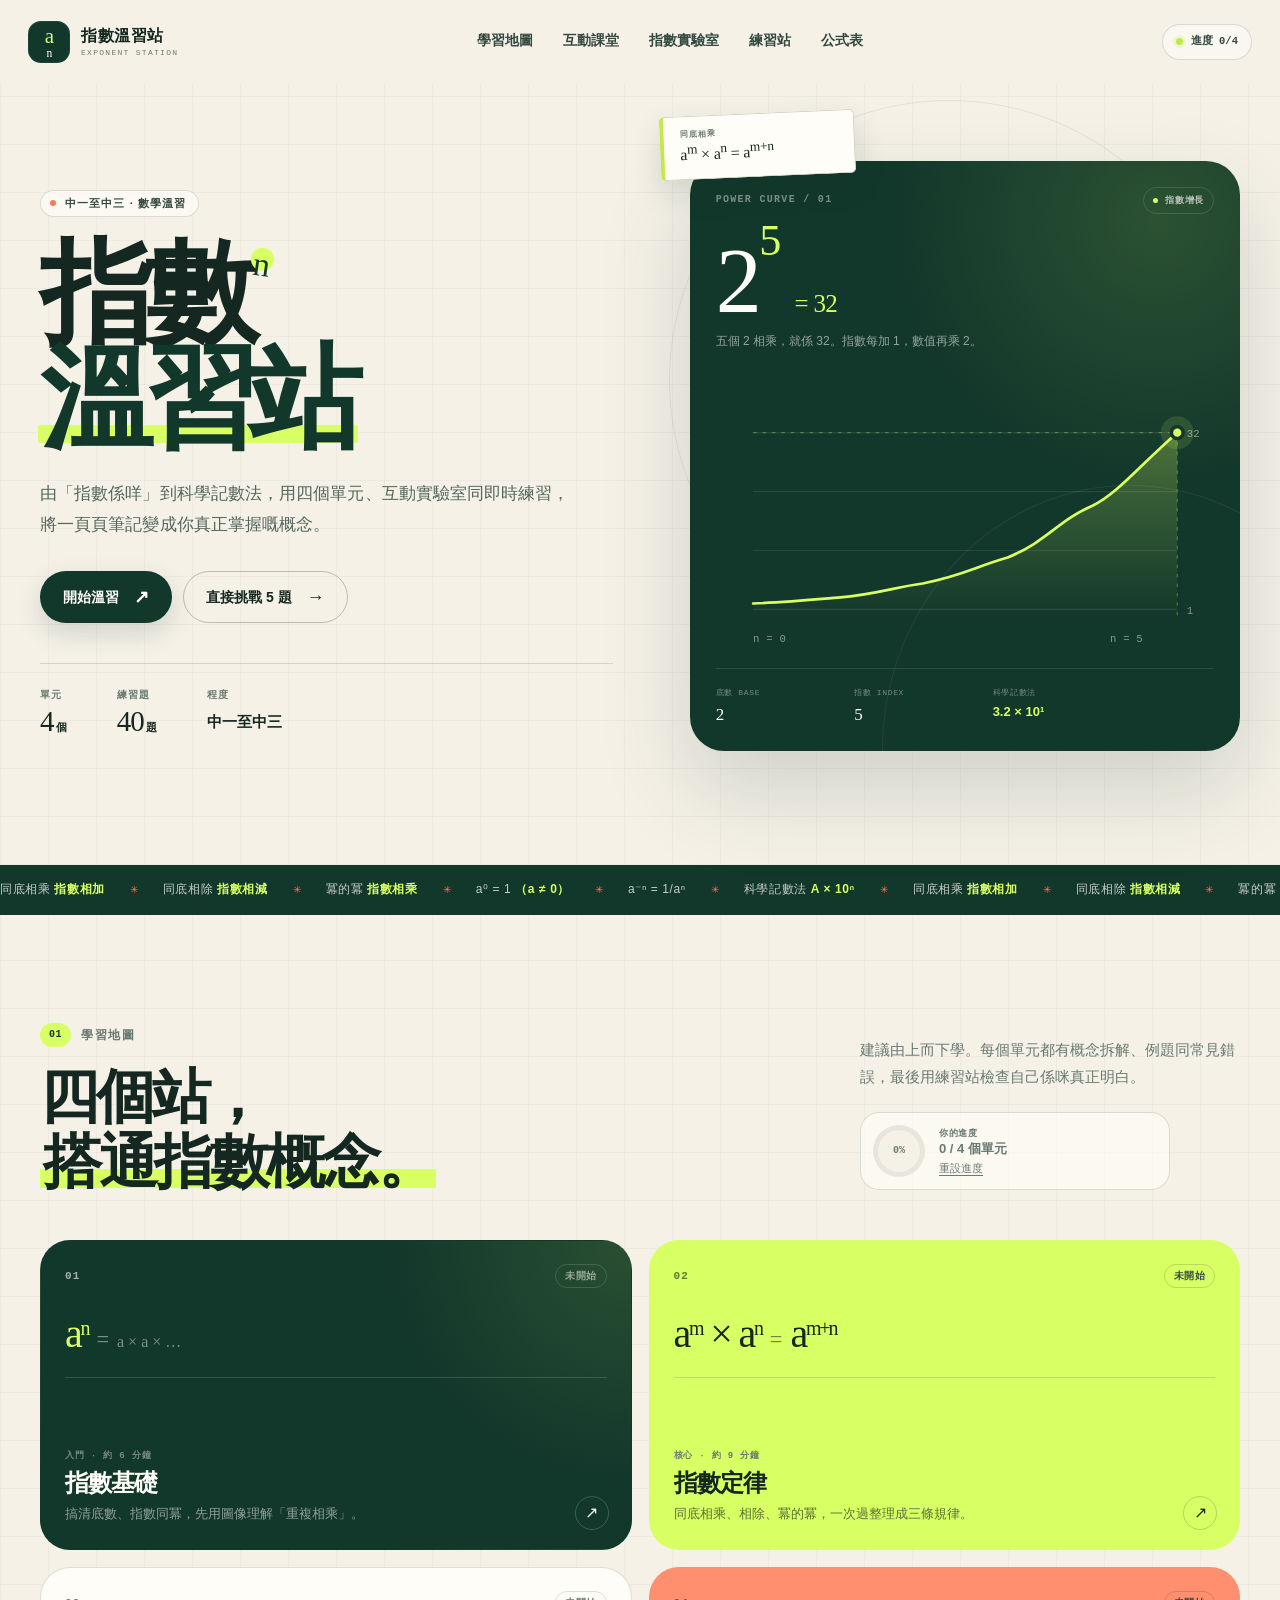
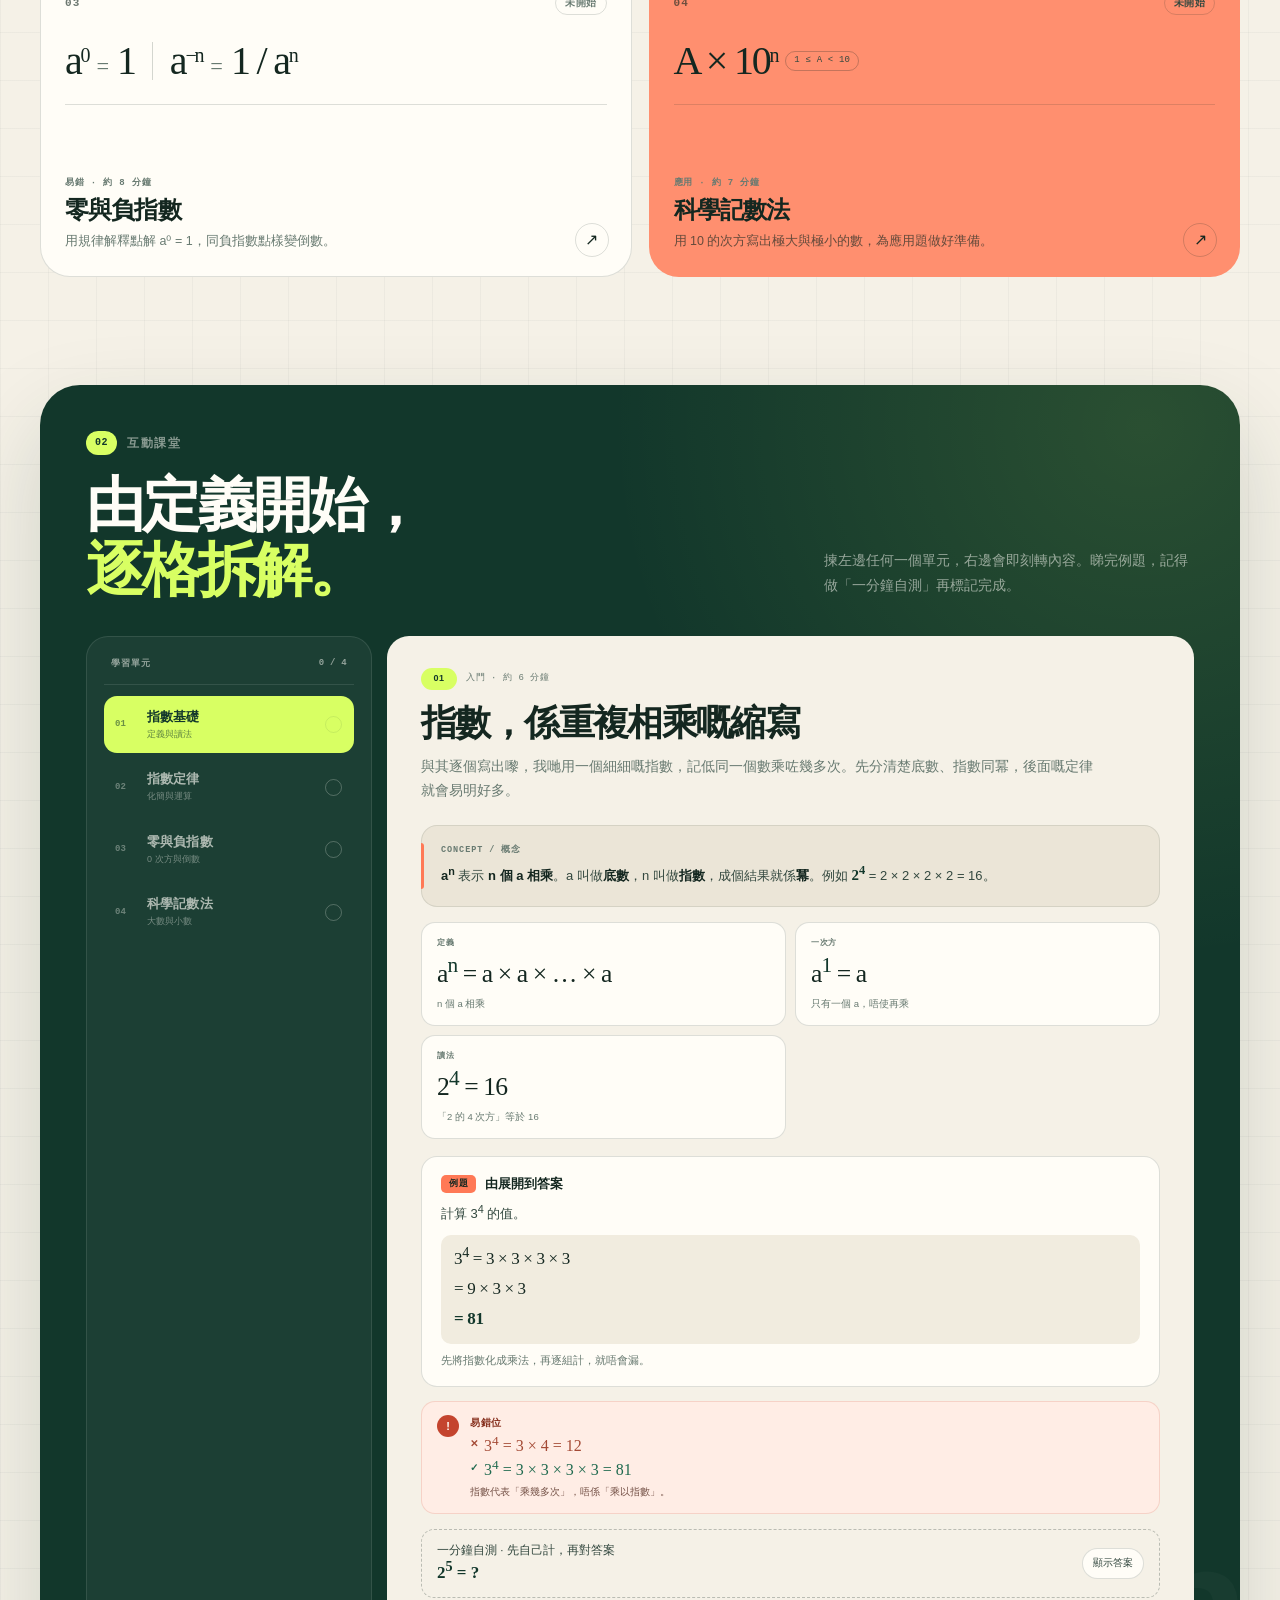
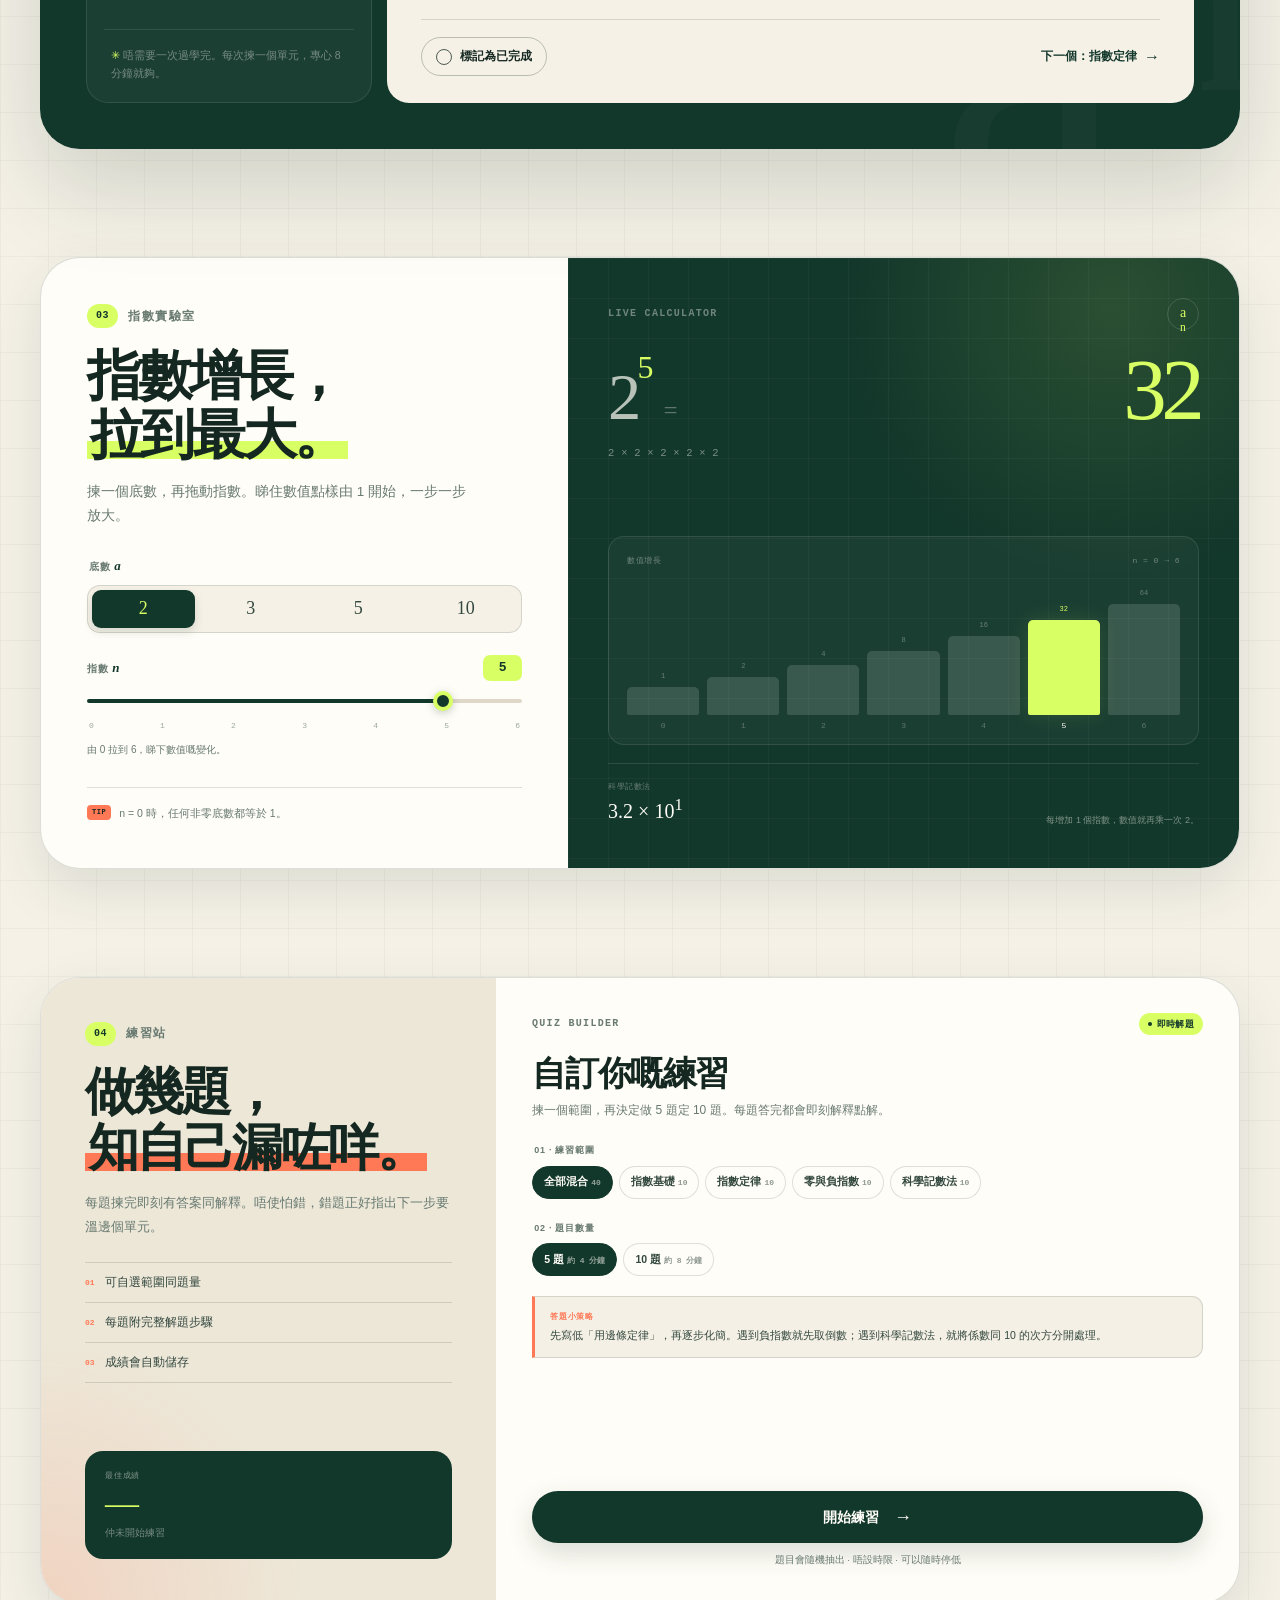
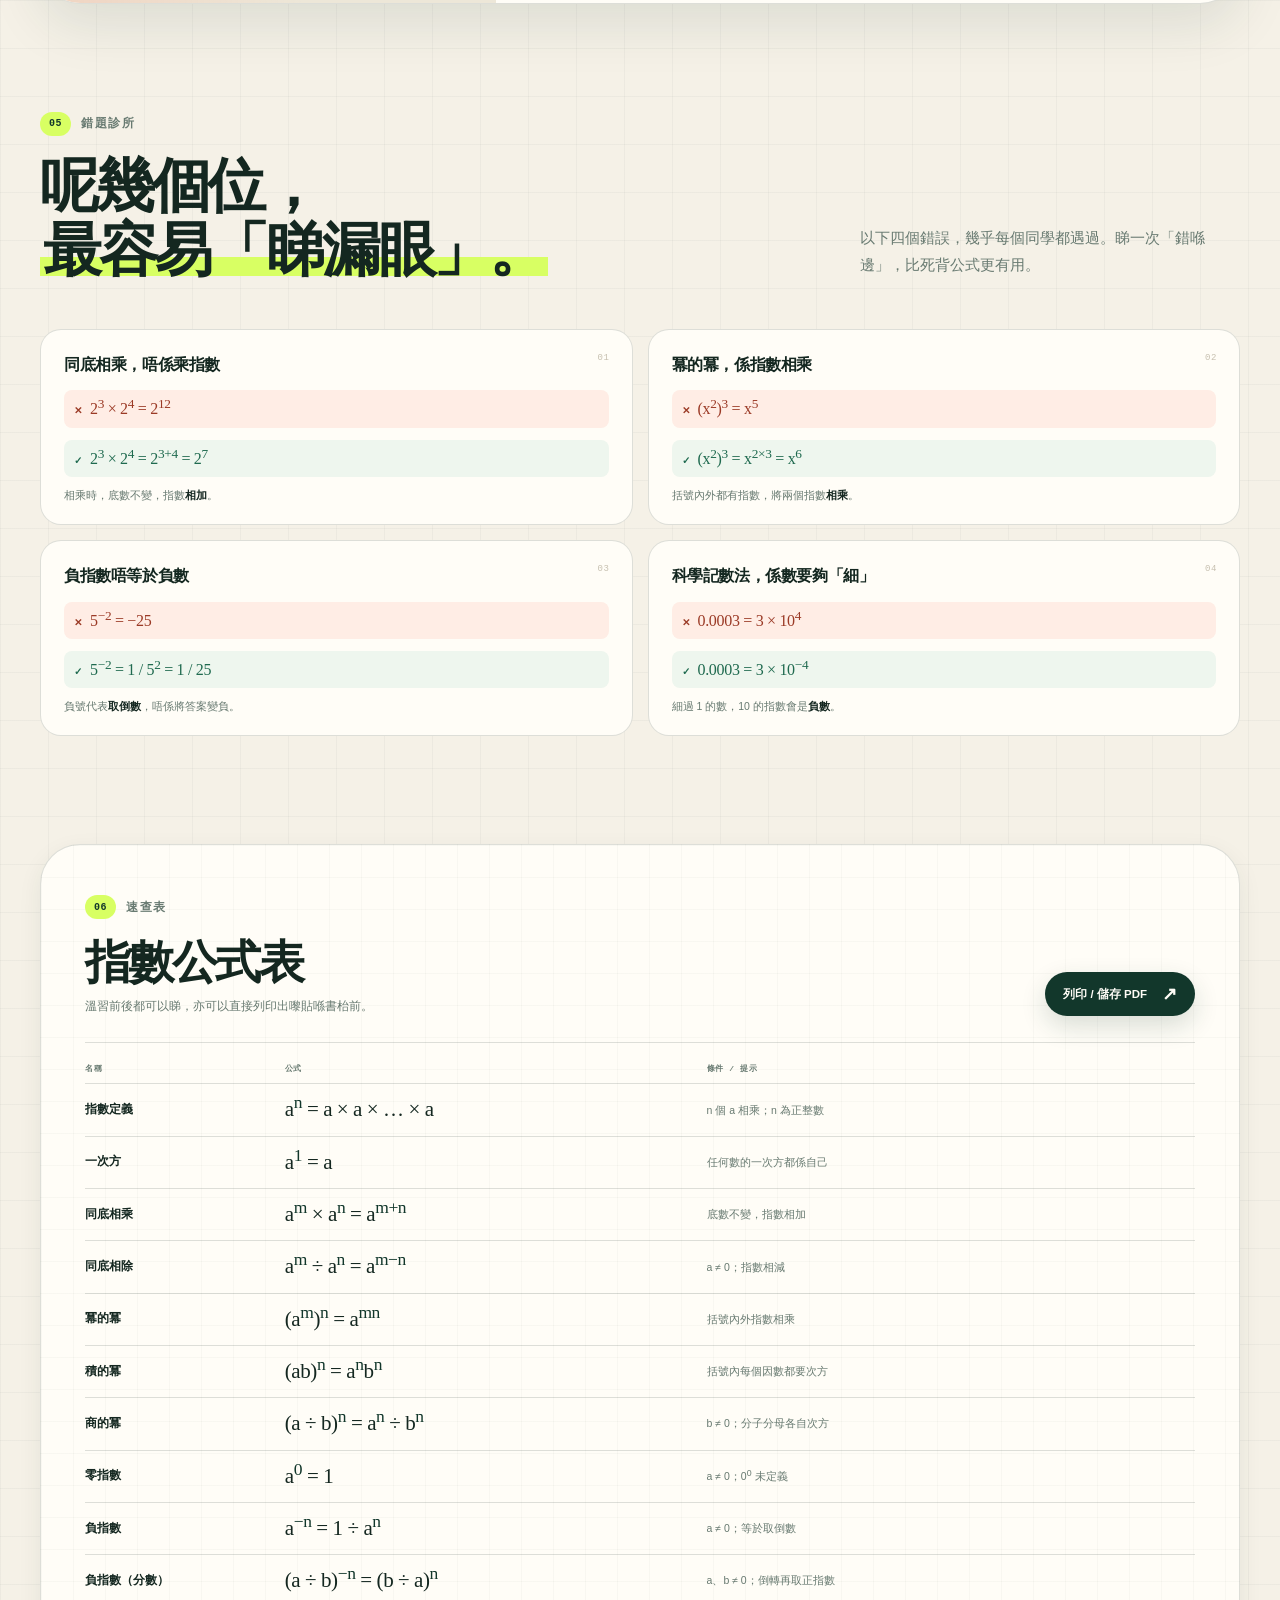
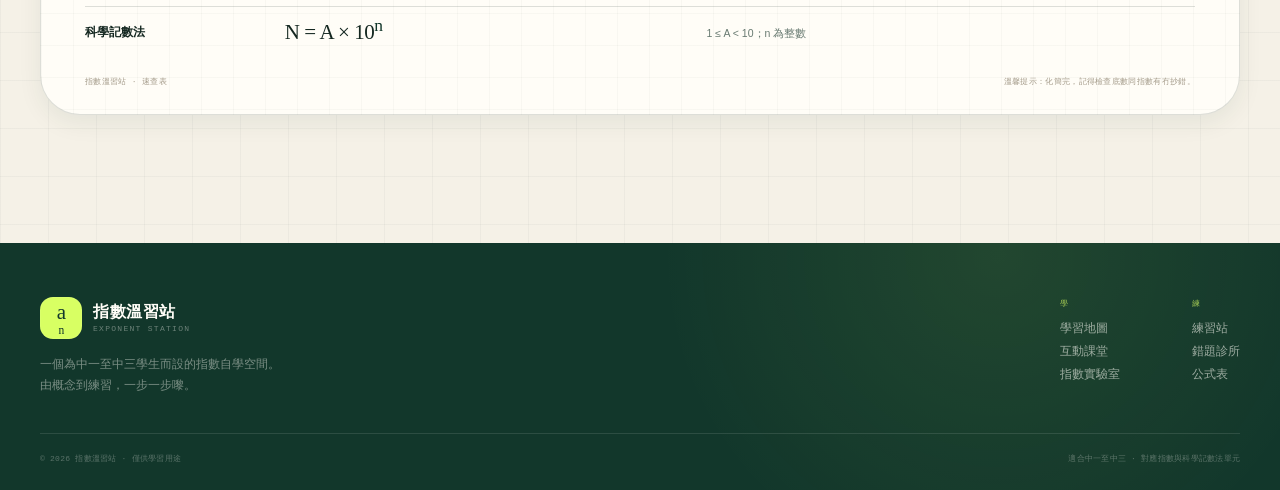
==== index.html @ 01ab290e "Add interactive indices revision site and Pages deployment" ====
<!DOCTYPE html>
<html lang="zh-Hant-HK">
<head>
  <meta charset="UTF-8">
  <meta name="viewport" content="width=device-width, initial-scale=1.0">
  <title>指數溫習站｜中學生數學 · 指數與科學記數法</title>
  <meta name="description" content="為中一至中三學生而設的指數溫習站。由指數定義、指數定律、零與負指數，到科學記數法，配合互動實驗室、即時練習與速查表，逐格拆解指數概念。">
  <meta name="theme-color" content="#12372b">
  <meta property="og:title" content="指數溫習站｜中學生數學">
  <meta property="og:description" content="四個單元、互動指數實驗室、40 題即時練習。將指數由「唔明」變成「我識」。">
  <meta property="og:type" content="website">
  <link rel="icon" href="data:image/svg+xml,%3Csvg xmlns='http://www.w3.org/2000/svg' viewBox='0 0 64 64'%3E%3Crect width='64' height='64' rx='16' fill='%2312372b'/%3E%3Ctext x='13' y='45' font-family='Georgia,serif' font-size='38' fill='%23d8ff63'%3E2%3C/text%3E%3Ctext x='37' y='29' font-family='Georgia,serif' font-size='24' fill='%23fffdf7'%3E5%3C/text%3E%3C/svg%3E">
  <link rel="stylesheet" href="styles.css">
  <script defer src="app.js"></script>
</head>
<body>
  <a class="skip-link" href="#main">跳至主要內容</a>

  <header class="site-header" id="siteHeader">
    <div class="header-inner">
      <a class="brand" href="#top" aria-label="指數溫習站主頁">
        <span class="brand-mark" aria-hidden="true">a<sup>n</sup></span>
        <span class="brand-text">指數溫習站<small>EXPONENT STATION</small></span>
      </a>

      <nav class="main-nav" id="mainNav" aria-label="主要導覽">
        <a class="nav-link" href="#map">學習地圖</a>
        <a class="nav-link" href="#lesson">互動課堂</a>
        <a class="nav-link" href="#lab">指數實驗室</a>
        <a class="nav-link" href="#practice">練習站</a>
        <a class="nav-link" href="#formulas">公式表</a>
      </nav>

      <div class="header-actions">
        <a class="progress-chip" href="#map" aria-label="查看學習進度">
          <span class="status-dot" aria-hidden="true"></span>
          <span id="headerProgress">進度 0/4</span>
        </a>
        <button class="nav-toggle" id="navToggle" type="button" aria-expanded="false" aria-controls="mainNav" aria-label="開啟選單">
          <span></span><span></span>
        </button>
      </div>
    </div>
  </header>

  <main id="main">
    <section class="hero" id="top">
      <div class="container hero-grid">
        <div class="hero-copy">
          <p class="eyebrow"><span class="eyebrow-dot" aria-hidden="true"></span>中一至中三 · 數學溫習</p>
          <h1>
            <span class="hero-line">指數<span class="hero-sup" aria-hidden="true">n</span></span>
            <span class="hero-line"><span class="marker">溫習站</span></span>
          </h1>
          <p class="hero-lead">由「指數係咩」到科學記數法，用四個單元、互動實驗室同即時練習，將一頁頁筆記變成你真正掌握嘅概念。</p>
          <div class="hero-actions">
            <a class="btn btn-dark" href="#map">開始溫習<span class="btn-arrow" aria-hidden="true">↗</span></a>
            <a class="btn btn-ghost" href="#practice">直接挑戰 5 題<span class="btn-arrow" aria-hidden="true">→</span></a>
          </div>
          <dl class="hero-stats">
            <div><dt>單元</dt><dd>4<small>個</small></dd></div>
            <div><dt>練習題</dt><dd>40<small>題</small></dd></div>
            <div><dt>程度</dt><dd class="stat-text">中一至中三</dd></div>
          </dl>
        </div>

        <div class="hero-visual">
          <div class="power-card">
            <div class="power-card-top">
              <span class="mono-label">POWER CURVE / 01</span>
              <span class="live-pill"><span aria-hidden="true"></span>指數增長</span>
            </div>
            <div class="power-readout">
              <span class="power-expression">2<sup>5</sup></span>
              <span class="power-equals">= 32</span>
            </div>
            <p class="power-caption">五個 2 相乘，就係 32。指數每加 1，數值再乘 2。</p>
            <div class="power-chart">
              <svg viewBox="0 0 440 248" role="img" aria-label="圖表顯示 2 的 n 次方由 1 快速增長至 32">
                <defs>
                  <linearGradient id="chartFill" x1="0" y1="0" x2="0" y2="1">
                    <stop offset="0%" stop-color="#d8ff63" stop-opacity=".28"/>
                    <stop offset="100%" stop-color="#d8ff63" stop-opacity="0"/>
                  </linearGradient>
                </defs>
                <g class="chart-grid">
                  <line x1="40" y1="60" x2="400" y2="60"/>
                  <line x1="40" y1="110" x2="400" y2="110"/>
                  <line x1="40" y1="160" x2="400" y2="160"/>
                  <line x1="40" y1="210" x2="400" y2="210"/>
                </g>
                <path class="chart-area" d="M40 205 C66 204 88 202 112 200 C147 197 160 191 184 188 C219 181 228 174 256 166 C290 152 298 135 328 122 C349 112 370 86 400 60 L400 220 L40 220 Z"/>
                <path class="chart-line" d="M40 205 C66 204 88 202 112 200 C147 197 160 191 184 188 C219 181 228 174 256 166 C290 152 298 135 328 122 C349 112 370 86 400 60"/>
                <line class="chart-guide" x1="400" y1="60" x2="400" y2="220"/>
                <line class="chart-guide" x1="40" y1="60" x2="400" y2="60"/>
                <circle class="chart-point-halo" cx="400" cy="60" r="14"/>
                <circle class="chart-point" cx="400" cy="60" r="5"/>
                <g class="chart-labels">
                  <text x="40" y="238">n = 0</text>
                  <text x="343" y="238">n = 5</text>
                  <text x="408" y="64">32</text>
                  <text x="408" y="214">1</text>
                </g>
              </svg>
            </div>
            <div class="power-card-footer">
              <div><span>底數 BASE</span><strong>2</strong></div>
              <div><span>指數 INDEX</span><strong>5</strong></div>
              <div><span>科學記數法</span><strong>3.2 × 10¹</strong></div>
            </div>
          </div>
          <div class="floating-formula" aria-hidden="true">
            <span>同底相乘</span>
            a<sup>m</sup> × a<sup>n</sup> = a<sup>m+n</sup>
          </div>
        </div>
      </div>
    </section>

    <div class="ticker" aria-hidden="true">
      <div class="ticker-track">
        <span>同底相乘 <b>指數相加</b></span><i>✳</i>
        <span>同底相除 <b>指數相減</b></span><i>✳</i>
        <span>冪的冪 <b>指數相乘</b></span><i>✳</i>
        <span>a⁰ = 1 <b>（a ≠ 0）</b></span><i>✳</i>
        <span>a⁻ⁿ = 1/aⁿ</span><i>✳</i>
        <span>科學記數法 <b>A × 10ⁿ</b></span><i>✳</i>
        <span>同底相乘 <b>指數相加</b></span><i>✳</i>
        <span>同底相除 <b>指數相減</b></span><i>✳</i>
        <span>冪的冪 <b>指數相乘</b></span><i>✳</i>
        <span>a⁰ = 1 <b>（a ≠ 0）</b></span><i>✳</i>
        <span>a⁻ⁿ = 1/aⁿ</span><i>✳</i>
        <span>科學記數法 <b>A × 10ⁿ</b></span><i>✳</i>
      </div>
    </div>

    <section class="section map-section" id="map">
      <div class="container">
        <div class="section-heading">
          <div class="heading-main">
            <p class="kicker"><span>01</span>學習地圖</p>
            <h2>四個站，<br><em>搭通指數概念。</em></h2>
          </div>
          <div class="heading-side">
            <p>建議由上而下學。每個單元都有概念拆解、例題同常見錯誤，最後用練習站檢查自己係咪真正明白。</p>
            <div class="progress-widget">
              <div class="progress-ring" id="progressRing" style="--progress: 0" role="img" aria-label="整體學習進度 0%">
                <span id="progressPercent">0%</span>
              </div>
              <div class="progress-copy">
                <span>你的進度</span>
                <strong id="progressLabel">0 / 4 個單元</strong>
                <button class="text-button" type="button" data-reset-progress>重設進度</button>
              </div>
            </div>
          </div>
        </div>

        <div class="map-grid">
          <a class="map-card map-card-dark" href="#lesson" data-unit="basics" aria-label="前往單元一：指數基礎">
            <div class="map-card-top">
              <span class="map-num">01</span>
              <span class="map-status" data-status="basics">未開始</span>
            </div>
            <div class="map-art" aria-hidden="true"><span class="art-formula">a<sup>n</sup></span><span class="art-eq">=</span><span class="art-small">a × a × …</span></div>
            <div class="map-card-body">
              <p>入門 · 約 6 分鐘</p>
              <h3>指數基礎</h3>
              <span class="map-desc">搞清底數、指數同冪，先用圖像理解「重複相乘」。</span>
            </div>
            <span class="map-arrow" aria-hidden="true">↗</span>
          </a>

          <a class="map-card map-card-lime" href="#lesson" data-unit="laws" aria-label="前往單元二：指數定律">
            <div class="map-card-top">
              <span class="map-num">02</span>
              <span class="map-status" data-status="laws">未開始</span>
            </div>
            <div class="map-art" aria-hidden="true"><span class="art-formula">a<sup>m</sup> × a<sup>n</sup></span><span class="art-eq">=</span><span class="art-formula">a<sup>m+n</sup></span></div>
            <div class="map-card-body">
              <p>核心 · 約 9 分鐘</p>
              <h3>指數定律</h3>
              <span class="map-desc">同底相乘、相除、冪的冪，一次過整理成三條規律。</span>
            </div>
            <span class="map-arrow" aria-hidden="true">↗</span>
          </a>

          <a class="map-card map-card-paper" href="#lesson" data-unit="negative" aria-label="前往單元三：零與負指數">
            <div class="map-card-top">
              <span class="map-num">03</span>
              <span class="map-status" data-status="negative">未開始</span>
            </div>
            <div class="map-art" aria-hidden="true"><span class="art-formula">a<sup>0</sup></span><span class="art-eq">=</span><span class="art-formula">1</span><span class="art-divider"></span><span class="art-formula">a<sup>−n</sup></span><span class="art-eq">=</span><span class="art-formula">1 / a<sup>n</sup></span></div>
            <div class="map-card-body">
              <p>易錯 · 約 8 分鐘</p>
              <h3>零與負指數</h3>
              <span class="map-desc">用規律解釋點解 a⁰ = 1，同負指數點樣變倒數。</span>
            </div>
            <span class="map-arrow" aria-hidden="true">↗</span>
          </a>

          <a class="map-card map-card-orange" href="#lesson" data-unit="notation" aria-label="前往單元四：科學記數法">
            <div class="map-card-top">
              <span class="map-num">04</span>
              <span class="map-status" data-status="notation">未開始</span>
            </div>
            <div class="map-art" aria-hidden="true"><span class="art-formula">A × 10<sup>n</sup></span><span class="art-condition">1 ≤ A &lt; 10</span></div>
            <div class="map-card-body">
              <p>應用 · 約 7 分鐘</p>
              <h3>科學記數法</h3>
              <span class="map-desc">用 10 的次方寫出極大與極小的數，為應用題做好準備。</span>
            </div>
            <span class="map-arrow" aria-hidden="true">↗</span>
          </a>
        </div>
      </div>
    </section>

    <section class="section lesson-section" id="lesson">
      <div class="container">
        <div class="lesson-wrap">
          <div class="lesson-heading">
            <div>
              <p class="kicker kicker-light"><span>02</span>互動課堂</p>
              <h2>由定義開始，<br><em>逐格拆解。</em></h2>
            </div>
            <p class="lesson-intro">揀左邊任何一個單元，右邊會即刻轉內容。睇完例題，記得做「一分鐘自測」再標記完成。</p>
          </div>

          <div class="lesson-shell">
            <aside class="lesson-sidebar">
              <div class="sidebar-top">
                <span>學習單元</span>
                <span id="lessonCounter">0 / 4</span>
              </div>
              <div class="lesson-tabs" id="lessonTabs" role="tablist" aria-label="指數學習單元" aria-orientation="vertical"></div>
              <p class="sidebar-note"><span aria-hidden="true">✳</span> 唔需要一次過學完。每次揀一個單元，專心 8 分鐘就夠。</p>
            </aside>
            <article class="lesson-panel" id="lessonPanel" role="tabpanel" aria-live="polite" tabindex="0"></article>
          </div>
        </div>
      </div>
    </section>

    <section class="section lab-section" id="lab">
      <div class="container">
        <div class="lab-shell">
          <div class="lab-copy">
            <p class="kicker"><span>03</span>指數實驗室</p>
            <h2>指數增長，<br><em>拉到最大。</em></h2>
            <p class="lab-lead">揀一個底數，再拖動指數。睇住數值點樣由 1 開始，一步一步放大。</p>

            <div class="lab-controls">
              <fieldset class="base-picker">
                <legend>底數 <span>a</span></legend>
                <div class="base-buttons" id="baseButtons">
                  <button type="button" data-base="2" aria-pressed="true">2</button>
                  <button type="button" data-base="3" aria-pressed="false">3</button>
                  <button type="button" data-base="5" aria-pressed="false">5</button>
                  <button type="button" data-base="10" aria-pressed="false">10</button>
                </div>
              </fieldset>

              <div class="range-control">
                <div class="range-label">
                  <label for="exponentRange">指數 <span>n</span></label>
                  <output for="exponentRange" id="rangeOutput">5</output>
                </div>
                <input type="range" id="exponentRange" min="0" max="6" step="1" value="5" aria-describedby="rangeHint">
                <div class="range-ticks" aria-hidden="true"><span>0</span><span>1</span><span>2</span><span>3</span><span>4</span><span>5</span><span>6</span></div>
                <p class="range-hint" id="rangeHint">由 0 拉到 6，睇下數值嘅變化。</p>
              </div>
            </div>
            <p class="lab-tip"><span aria-hidden="true">TIP</span> n = 0 時，任何非零底數都等於 1。</p>
          </div>

          <div class="lab-stage" aria-live="polite">
            <div class="lab-stage-top">
              <span class="mono-label">LIVE CALCULATOR</span>
              <span class="lab-equation-label">a<sup>n</sup></span>
            </div>
            <div class="lab-value-row">
              <span class="lab-expression" id="labExpression">2<sup>5</sup></span>
              <span class="lab-equals">=</span>
              <strong class="lab-value" id="labValue">32</strong>
            </div>
            <p class="lab-expansion" id="labExpansion">2 × 2 × 2 × 2 × 2</p>

            <div class="lab-chart">
              <div class="lab-chart-head">
                <span>數值增長</span>
                <span>n = 0 → 6</span>
              </div>
              <div class="lab-bars" id="labBars"></div>
            </div>

            <div class="lab-footer">
              <div>
                <span>科學記數法</span>
                <strong id="labSci">3.2 × 10¹</strong>
              </div>
              <p id="labNote">每增加 1 個指數，數值就再乘一次 2。</p>
            </div>
          </div>
        </div>
      </div>
    </section>

    <section class="section practice-section" id="practice">
      <div class="container">
        <div class="quiz-shell">
          <aside class="quiz-aside">
            <p class="kicker"><span>04</span>練習站</p>
            <h2>做幾題，<br><em>知自己漏咗咩。</em></h2>
            <p class="quiz-lead">每題揀完即刻有答案同解釋。唔使怕錯，錯題正好指出下一步要溫邊個單元。</p>
            <ul class="quiz-points">
              <li><span aria-hidden="true">01</span>可自選範圍同題量</li>
              <li><span aria-hidden="true">02</span>每題附完整解題步驟</li>
              <li><span aria-hidden="true">03</span>成績會自動儲存</li>
            </ul>
            <div class="best-score-card">
              <span>最佳成績</span>
              <strong id="bestScore">—</strong>
              <small id="attemptsLabel">仲未開始練習</small>
            </div>
          </aside>

          <div class="quiz-main">
            <div class="quiz-stage" id="quizStage" aria-live="polite"></div>
          </div>
        </div>
      </div>
    </section>

    <section class="section mistakes-section" id="mistakes">
      <div class="container">
        <div class="section-heading">
          <div class="heading-main">
            <p class="kicker"><span>05</span>錯題診所</p>
            <h2>呢幾個位，<br><em>最容易「睇漏眼」。</em></h2>
          </div>
          <div class="heading-side">
            <p>以下四個錯誤，幾乎每個同學都遇過。睇一次「錯喺邊」，比死背公式更有用。</p>
          </div>
        </div>

        <div class="mistake-grid">
          <article class="mistake-card">
            <span class="mistake-index">01</span>
            <h3>同底相乘，唔係乘指數</h3>
            <div class="wrong-line"><span>✕</span><p>2<sup>3</sup> × 2<sup>4</sup> = 2<sup>12</sup></p></div>
            <div class="right-line"><span>✓</span><p>2<sup>3</sup> × 2<sup>4</sup> = 2<sup>3+4</sup> = 2<sup>7</sup></p></div>
            <p class="mistake-note">相乘時，底數不變，指數<b>相加</b>。</p>
          </article>

          <article class="mistake-card">
            <span class="mistake-index">02</span>
            <h3>冪的冪，係指數相乘</h3>
            <div class="wrong-line"><span>✕</span><p>(x<sup>2</sup>)<sup>3</sup> = x<sup>5</sup></p></div>
            <div class="right-line"><span>✓</span><p>(x<sup>2</sup>)<sup>3</sup> = x<sup>2×3</sup> = x<sup>6</sup></p></div>
            <p class="mistake-note">括號內外都有指數，將兩個指數<b>相乘</b>。</p>
          </article>

          <article class="mistake-card">
            <span class="mistake-index">03</span>
            <h3>負指數唔等於負數</h3>
            <div class="wrong-line"><span>✕</span><p>5<sup>−2</sup> = −25</p></div>
            <div class="right-line"><span>✓</span><p>5<sup>−2</sup> = 1 / 5<sup>2</sup> = 1 / 25</p></div>
            <p class="mistake-note">負號代表<b>取倒數</b>，唔係將答案變負。</p>
          </article>

          <article class="mistake-card">
            <span class="mistake-index">04</span>
            <h3>科學記數法，係數要夠「細」</h3>
            <div class="wrong-line"><span>✕</span><p>0.0003 = 3 × 10<sup>4</sup></p></div>
            <div class="right-line"><span>✓</span><p>0.0003 = 3 × 10<sup>−4</sup></p></div>
            <p class="mistake-note">細過 1 的數，10 的指數會是<b>負數</b>。</p>
          </article>
        </div>
      </div>
    </section>

    <section class="section formula-section" id="formulas">
      <div class="container">
        <div class="formula-sheet" id="formulaSheet">
          <div class="formula-head">
            <div>
              <p class="kicker"><span>06</span>速查表</p>
              <h2>指數公式表</h2>
              <p>溫習前後都可以睇，亦可以直接列印出嚟貼喺書枱前。</p>
            </div>
            <button class="btn btn-dark print-button" type="button" data-print>列印 / 儲存 PDF<span class="btn-arrow" aria-hidden="true">↗</span></button>
          </div>

          <div class="formula-table-wrap">
            <table class="formula-table">
              <caption class="visually-hidden">指數定律及科學記數法公式速查表</caption>
              <thead>
                <tr>
                  <th scope="col">名稱</th>
                  <th scope="col">公式</th>
                  <th scope="col">條件 / 提示</th>
                </tr>
              </thead>
              <tbody>
                <tr>
                  <th scope="row">指數定義</th>
                  <td><span class="formula">a<sup>n</sup> = a × a × … × a</span></td>
                  <td>n 個 a 相乘；n 為正整數</td>
                </tr>
                <tr>
                  <th scope="row">一次方</th>
                  <td><span class="formula">a<sup>1</sup> = a</span></td>
                  <td>任何數的一次方都係自己</td>
                </tr>
                <tr>
                  <th scope="row">同底相乘</th>
                  <td><span class="formula">a<sup>m</sup> × a<sup>n</sup> = a<sup>m+n</sup></span></td>
                  <td>底數不變，指數相加</td>
                </tr>
                <tr>
                  <th scope="row">同底相除</th>
                  <td><span class="formula">a<sup>m</sup> ÷ a<sup>n</sup> = a<sup>m−n</sup></span></td>
                  <td>a ≠ 0；指數相減</td>
                </tr>
                <tr>
                  <th scope="row">冪的冪</th>
                  <td><span class="formula">(a<sup>m</sup>)<sup>n</sup> = a<sup>mn</sup></span></td>
                  <td>括號內外指數相乘</td>
                </tr>
                <tr>
                  <th scope="row">積的冪</th>
                  <td><span class="formula">(ab)<sup>n</sup> = a<sup>n</sup>b<sup>n</sup></span></td>
                  <td>括號內每個因數都要次方</td>
                </tr>
                <tr>
                  <th scope="row">商的冪</th>
                  <td><span class="formula">(a ÷ b)<sup>n</sup> = a<sup>n</sup> ÷ b<sup>n</sup></span></td>
                  <td>b ≠ 0；分子分母各自次方</td>
                </tr>
                <tr>
                  <th scope="row">零指數</th>
                  <td><span class="formula">a<sup>0</sup> = 1</span></td>
                  <td>a ≠ 0；0<sup>0</sup> 未定義</td>
                </tr>
                <tr>
                  <th scope="row">負指數</th>
                  <td><span class="formula">a<sup>−n</sup> = 1 ÷ a<sup>n</sup></span></td>
                  <td>a ≠ 0；等於取倒數</td>
                </tr>
                <tr>
                  <th scope="row">負指數（分數）</th>
                  <td><span class="formula">(a ÷ b)<sup>−n</sup> = (b ÷ a)<sup>n</sup></span></td>
                  <td>a、b ≠ 0；倒轉再取正指數</td>
                </tr>
                <tr>
                  <th scope="row">科學記數法</th>
                  <td><span class="formula">N = A × 10<sup>n</sup></span></td>
                  <td>1 ≤ A &lt; 10；n 為整數</td>
                </tr>
              </tbody>
            </table>
          </div>
          <div class="formula-foot">
            <span>指數溫習站 · 速查表</span>
            <span>溫馨提示：化簡完，記得檢查底數同指數有冇抄錯。</span>
          </div>
        </div>
      </div>
    </section>
  </main>

  <footer class="site-footer">
    <div class="container">
      <div class="footer-top">
        <div class="footer-brand">
          <a class="brand brand-footer" href="#top">
            <span class="brand-mark" aria-hidden="true">a<sup>n</sup></span>
            <span class="brand-text">指數溫習站<small>EXPONENT STATION</small></span>
          </a>
          <p>一個為中一至中三學生而設的指數自學空間。<br>由概念到練習，一步一步嚟。</p>
        </div>
        <div class="footer-nav">
          <div>
            <span>學</span>
            <a href="#map">學習地圖</a>
            <a href="#lesson">互動課堂</a>
            <a href="#lab">指數實驗室</a>
          </div>
          <div>
            <span>練</span>
            <a href="#practice">練習站</a>
            <a href="#mistakes">錯題診所</a>
            <a href="#formulas">公式表</a>
          </div>
        </div>
      </div>
      <div class="footer-bottom">
        <span>© 2026 指數溫習站 · 僅供學習用途</span>
        <span>適合中一至中三 · 對應指數與科學記數法單元</span>
      </div>
    </div>
  </footer>

  <div class="toast" id="toast" role="status" aria-live="polite"></div>
</body>
</html>
---- styles.css ----
/* ==========================================================================
   指數溫習站 — Visual system
   ========================================================================== */

:root {
  --paper: #f5f1e7;
  --paper-deep: #ece5d6;
  --white: #fffdf7;
  --ink: #142720;
  --ink-soft: #33483f;
  --green: #12372b;
  --green-2: #1b4b3b;
  --green-3: #276652;
  --lime: #d8ff63;
  --lime-deep: #c2e94c;
  --orange: #ff7956;
  --orange-soft: #ffe0d5;
  --muted: #687a71;
  --line: rgba(20, 39, 32, 0.14);
  --line-strong: rgba(20, 39, 32, 0.26);
  --error: #c4442e;
  --success: #1f6a4f;
  --shadow-sm: 0 8px 24px rgba(18, 55, 43, 0.07);
  --shadow-md: 0 20px 55px rgba(18, 55, 43, 0.11);
  --shadow-lg: 0 38px 90px rgba(18, 55, 43, 0.17);
  --radius-sm: 14px;
  --radius-md: 22px;
  --radius-lg: 30px;
  --radius-xl: 40px;
  --font-sans: "PingFang HK", "PingFang TC", "Hiragino Sans CJK HK", "Microsoft JhengHei", "Noto Sans TC", sans-serif;
  --font-serif: "Iowan Old Style", "Palatino Linotype", Palatino, Georgia, "Times New Roman", serif;
  --font-mono: "SFMono-Regular", "Cascadia Mono", Consolas, "Liberation Mono", monospace;
  --container: 1200px;
}

*,
*::before,
*::after {
  box-sizing: border-box;
}

html {
  scroll-behavior: smooth;
  scroll-padding-top: 104px;
}

body {
  min-width: 320px;
  margin: 0;
  color: var(--ink);
  background-color: var(--paper);
  background-image:
    linear-gradient(rgba(20, 39, 32, 0.035) 1px, transparent 1px),
    linear-gradient(90deg, rgba(20, 39, 32, 0.035) 1px, transparent 1px);
  background-size: 48px 48px;
  font-family: var(--font-sans);
  font-size: 16px;
  line-height: 1.65;
  -webkit-font-smoothing: antialiased;
  text-rendering: optimizeLegibility;
  overflow-x: hidden;
}

::selection {
  color: var(--ink);
  background: var(--lime);
}

img,
svg {
  display: block;
  max-width: 100%;
}

button,
input,
select {
  font: inherit;
}

button {
  color: inherit;
}

a {
  color: inherit;
}

sup {
  line-height: 0;
}

p,
h1,
h2,
h3,
h4,
figure,
dl,
dd {
  margin: 0;
}

ul,
ol {
  margin: 0;
  padding: 0;
}

button,
a {
  -webkit-tap-highlight-color: transparent;
}

:focus-visible {
  outline: 3px solid var(--orange);
  outline-offset: 4px;
}

.visually-hidden {
  position: absolute !important;
  width: 1px !important;
  height: 1px !important;
  padding: 0 !important;
  margin: -1px !important;
  overflow: hidden !important;
  clip: rect(0, 0, 0, 0) !important;
  white-space: nowrap !important;
  border: 0 !important;
}

.skip-link {
  position: fixed;
  top: 14px;
  left: 14px;
  z-index: 999;
  padding: 10px 16px;
  border-radius: 10px;
  color: var(--ink);
  background: var(--lime);
  font-size: 14px;
  font-weight: 700;
  text-decoration: none;
  transform: translateY(-180%);
  transition: transform 180ms ease;
}

.skip-link:focus {
  transform: translateY(0);
}

.container {
  width: min(var(--container), calc(100% - 56px));
  margin-inline: auto;
}

.section {
  padding: 108px 0;
}

.mono-label {
  font-family: var(--font-mono);
  font-size: 10px;
  font-weight: 600;
  letter-spacing: 0.13em;
  text-transform: uppercase;
}

.kicker {
  display: flex;
  align-items: center;
  gap: 10px;
  color: var(--muted);
  font-size: 12px;
  font-weight: 700;
  letter-spacing: 0.13em;
  line-height: 1.2;
}

.kicker > span {
  display: inline-grid;
  place-items: center;
  min-width: 31px;
  height: 24px;
  padding: 0 7px;
  border-radius: 999px;
  color: var(--green);
  background: var(--lime);
  font-family: var(--font-mono);
  font-size: 10px;
  font-weight: 700;
  letter-spacing: 0.04em;
}

.kicker-light {
  color: rgba(255, 253, 247, 0.5);
}

.kicker-light > span {
  color: var(--green);
  background: var(--lime);
}

h2 {
  margin-top: 18px;
  font-size: clamp(38px, 4.6vw, 60px);
  font-weight: 800;
  line-height: 1.1;
  letter-spacing: -0.055em;
}

h2 em {
  font-style: normal;
  background: linear-gradient(180deg, transparent 61%, var(--lime) 61%, var(--lime) 91%, transparent 91%);
  padding-inline: 0.05em;
  box-decoration-break: clone;
  -webkit-box-decoration-break: clone;
}

.section-heading {
  display: flex;
  align-items: flex-end;
  justify-content: space-between;
  gap: 70px;
  margin-bottom: 46px;
}

.heading-main {
  flex: 0 1 630px;
}

.heading-side {
  flex: 0 1 380px;
  padding-bottom: 4px;
  color: var(--muted);
  font-size: 14.5px;
  line-height: 1.85;
}

/* ==========================================================================
   Buttons
   ========================================================================== */

.btn {
  display: inline-flex;
  align-items: center;
  justify-content: center;
  gap: 15px;
  min-height: 52px;
  padding: 0 22px;
  border: 1px solid transparent;
  border-radius: 999px;
  font-size: 14px;
  font-weight: 700;
  line-height: 1;
  text-decoration: none;
  cursor: pointer;
  transition: transform 180ms ease, background 180ms ease, color 180ms ease, border-color 180ms ease, box-shadow 180ms ease;
}

.btn:hover {
  transform: translateY(-2px);
}

.btn-dark {
  color: var(--white);
  background: var(--green);
  box-shadow: 0 10px 26px rgba(18, 55, 43, 0.16);
}

.btn-dark:hover {
  background: var(--green-2);
  box-shadow: 0 16px 34px rgba(18, 55, 43, 0.22);
}

.btn-ghost {
  border-color: var(--line-strong);
  color: var(--ink);
  background: transparent;
}

.btn-ghost:hover {
  border-color: var(--ink);
  background: var(--white);
}

.btn-arrow {
  font-family: var(--font-sans);
  font-size: 18px;
  line-height: 1;
  transition: transform 180ms ease;
}

.btn:hover .btn-arrow {
  transform: translate(2px, -2px);
}

.text-button {
  padding: 0;
  border: 0;
  color: var(--muted);
  background: transparent;
  font-size: 11px;
  text-decoration: underline;
  text-underline-offset: 3px;
  cursor: pointer;
}

.text-button:hover {
  color: var(--ink);
}

/* ==========================================================================
   Header
   ========================================================================== */

.site-header {
  position: sticky;
  top: 0;
  z-index: 100;
  height: 84px;
  border-bottom: 1px solid transparent;
  background: rgba(245, 241, 231, 0.86);
  backdrop-filter: blur(18px);
  -webkit-backdrop-filter: blur(18px);
  transition: border-color 200ms ease, box-shadow 200ms ease, background 200ms ease;
}

.site-header.is-scrolled {
  border-bottom-color: var(--line);
  background: rgba(245, 241, 231, 0.94);
  box-shadow: 0 10px 30px rgba(18, 55, 43, 0.05);
}

.header-inner {
  display: flex;
  align-items: center;
  gap: 34px;
  width: min(1320px, calc(100% - 56px));
  height: 100%;
  margin-inline: auto;
}

.brand {
  display: inline-flex;
  align-items: center;
  gap: 11px;
  flex: 0 0 auto;
  text-decoration: none;
}

.brand-mark {
  display: inline-grid;
  place-items: center;
  width: 42px;
  height: 42px;
  border-radius: 13px;
  color: var(--lime);
  background: var(--green);
  font-family: var(--font-serif);
  font-size: 21px;
  line-height: 1;
  letter-spacing: -0.04em;
  box-shadow: inset 0 0 0 1px rgba(255, 255, 255, 0.06);
}

.brand-mark sup {
  position: relative;
  top: -0.35em;
  font-size: 0.55em;
  color: var(--white);
}

.brand-text {
  display: flex;
  flex-direction: column;
  color: var(--ink);
  font-size: 16px;
  font-weight: 800;
  line-height: 1.2;
  letter-spacing: 0.035em;
  white-space: nowrap;
}

.brand-text small {
  margin-top: 3px;
  color: var(--muted);
  font-family: var(--font-mono);
  font-size: 8px;
  font-weight: 500;
  letter-spacing: 0.16em;
}

.main-nav {
  display: flex;
  align-items: center;
  gap: 4px;
  margin-inline: auto;
}

.nav-link {
  padding: 8px 13px;
  border-radius: 999px;
  color: var(--ink-soft);
  font-size: 13.5px;
  font-weight: 600;
  text-decoration: none;
  transition: color 180ms ease, background 180ms ease;
}

.nav-link:hover {
  color: var(--green);
  background: rgba(255, 253, 247, 0.75);
}

.nav-link.is-current {
  color: var(--green);
  background: var(--white);
  box-shadow: 0 2px 8px rgba(18, 55, 43, 0.06);
}

.header-actions {
  display: flex;
  align-items: center;
  gap: 10px;
  flex: 0 0 auto;
}

.progress-chip {
  display: inline-flex;
  align-items: center;
  gap: 8px;
  min-height: 36px;
  padding: 0 13px;
  border: 1px solid var(--line);
  border-radius: 999px;
  color: var(--ink-soft);
  background: rgba(255, 253, 247, 0.52);
  font-family: var(--font-mono);
  font-size: 10.5px;
  font-weight: 600;
  text-decoration: none;
  transition: border-color 180ms ease, background 180ms ease;
}

.progress-chip:hover {
  border-color: var(--line-strong);
  background: var(--white);
}

.status-dot {
  width: 7px;
  height: 7px;
  border-radius: 50%;
  background: var(--lime-deep);
  box-shadow: 0 0 0 3px rgba(194, 233, 76, 0.2);
}

.nav-toggle {
  display: none;
  position: relative;
  width: 40px;
  height: 40px;
  padding: 0;
  border: 1px solid var(--line);
  border-radius: 50%;
  background: var(--white);
  cursor: pointer;
}

.nav-toggle span {
  position: absolute;
  left: 12px;
  width: 16px;
  height: 1.5px;
  border-radius: 2px;
  background: var(--ink);
  transition: transform 200ms ease, top 200ms ease;
}

.nav-toggle span:first-child {
  top: 16px;
}

.nav-toggle span:last-child {
  top: 22px;
}

.nav-toggle[aria-expanded="true"] span:first-child {
  top: 19px;
  transform: rotate(45deg);
}

.nav-toggle[aria-expanded="true"] span:last-child {
  top: 19px;
  transform: rotate(-45deg);
}

/* ==========================================================================
   Hero
   ========================================================================== */

.hero {
  position: relative;
  padding: clamp(52px, 6vw, 84px) 0 clamp(68px, 8vw, 100px);
}

.hero::before {
  content: "";
  position: absolute;
  top: 2%;
  right: 4%;
  width: min(44vw, 560px);
  height: min(44vw, 560px);
  border: 1px solid rgba(20, 39, 32, 0.08);
  border-radius: 50%;
  pointer-events: none;
}

.hero::after {
  content: "";
  position: absolute;
  top: 14%;
  right: 9%;
  width: min(28vw, 340px);
  height: min(28vw, 340px);
  border: 1px dashed rgba(20, 39, 32, 0.07);
  border-radius: 50%;
  pointer-events: none;
}

.hero-grid {
  position: relative;
  z-index: 1;
  display: grid;
  grid-template-columns: minmax(0, 1.02fr) minmax(0, 0.98fr);
  align-items: center;
  gap: clamp(40px, 6vw, 82px);
}

.eyebrow {
  display: inline-flex;
  align-items: center;
  gap: 9px;
  padding: 7px 12px 7px 9px;
  border: 1px solid var(--line);
  border-radius: 999px;
  color: var(--ink-soft);
  background: rgba(255, 253, 247, 0.66);
  font-size: 11px;
  font-weight: 650;
  letter-spacing: 0.1em;
  line-height: 1;
}

.eyebrow-dot {
  width: 6px;
  height: 6px;
  border-radius: 50%;
  background: var(--orange);
}

h1 {
  margin: 24px 0 26px;
  font-size: clamp(74px, 8.8vw, 124px);
  font-weight: 800;
  line-height: 0.94;
  letter-spacing: -0.075em;
}

.hero-line {
  display: block;
}

.hero-sup {
  display: inline-grid;
  place-items: center;
  width: 0.67em;
  height: 0.67em;
  margin-left: 0.07em;
  border-radius: 50%;
  color: var(--green);
  background: var(--lime);
  font-family: var(--font-serif);
  font-size: 0.3em;
  font-weight: 400;
  letter-spacing: 0;
  line-height: 1;
  vertical-align: top;
  transform: translateY(0.2em) rotate(8deg);
}

.marker {
  position: relative;
  display: inline-block;
  color: var(--green);
}

.marker::after {
  content: "";
  position: absolute;
  right: -0.04em;
  bottom: 0.08em;
  left: -0.02em;
  z-index: -1;
  height: 0.16em;
  border-radius: 2px;
  background: var(--lime);
}

.hero-lead {
  max-width: 535px;
  color: #53675d;
  font-size: 16.5px;
  line-height: 1.85;
  letter-spacing: 0.005em;
}

.hero-actions {
  display: flex;
  flex-wrap: wrap;
  gap: 11px;
  margin-top: 32px;
}

.hero-stats {
  display: flex;
  gap: clamp(26px, 4vw, 50px);
  margin-top: 40px;
  padding-top: 23px;
  border-top: 1px solid var(--line);
}

.hero-stats dt {
  margin-bottom: 2px;
  color: var(--muted);
  font-size: 10px;
  font-weight: 650;
  letter-spacing: 0.12em;
}

.hero-stats dd {
  font-family: var(--font-serif);
  font-size: 29px;
  line-height: 1.1;
  letter-spacing: -0.03em;
}

.hero-stats dd small {
  margin-left: 2px;
  font-family: var(--font-sans);
  font-size: 11px;
  font-weight: 600;
  letter-spacing: 0;
}

.hero-stats .stat-text {
  padding-top: 8px;
  font-family: var(--font-sans);
  font-size: 15px;
  font-weight: 700;
  letter-spacing: 0;
}

/* Hero power card */

.hero-visual {
  position: relative;
  min-width: 0;
  padding-bottom: 14px;
}

.power-card {
  position: relative;
  z-index: 1;
  padding: 26px 26px 22px;
  border-radius: 34px;
  color: var(--white);
  background:
    radial-gradient(circle at 85% 10%, rgba(216, 255, 99, 0.13), transparent 38%),
    var(--green);
  box-shadow: var(--shadow-lg);
  overflow: hidden;
}

.power-card::after {
  content: "";
  position: absolute;
  right: -25%;
  bottom: -45%;
  width: 90%;
  height: 90%;
  border: 1px solid rgba(255, 255, 255, 0.07);
  border-radius: 50%;
  pointer-events: none;
}

.power-card-top {
  display: flex;
  align-items: center;
  justify-content: space-between;
  gap: 12px;
}

.power-card-top .mono-label {
  color: rgba(255, 253, 247, 0.46);
}

.live-pill {
  display: inline-flex;
  align-items: center;
  gap: 7px;
  padding: 5px 9px;
  border: 1px solid rgba(255, 255, 255, 0.13);
  border-radius: 999px;
  color: rgba(255, 253, 247, 0.66);
  font-size: 9px;
  font-weight: 600;
  letter-spacing: 0.08em;
}

.live-pill > span {
  width: 5px;
  height: 5px;
  border-radius: 50%;
  background: var(--lime);
  animation: live-pulse 2.2s ease-in-out infinite;
}

@keyframes live-pulse {
  0%, 100% { box-shadow: 0 0 0 0 rgba(216, 255, 99, 0.35); }
  50% { box-shadow: 0 0 0 5px rgba(216, 255, 99, 0); }
}

.power-readout {
  display: flex;
  align-items: baseline;
  gap: 15px;
  margin-top: 25px;
}

.power-expression {
  color: var(--white);
  font-family: var(--font-serif);
  font-size: clamp(76px, 7.2vw, 104px);
  line-height: 0.92;
  letter-spacing: -0.075em;
}

.power-expression sup {
  position: relative;
  top: -0.56em;
  margin-left: 0.1em;
  color: var(--lime);
  font-size: 0.48em;
  letter-spacing: -0.04em;
}

.power-equals {
  color: var(--lime);
  font-family: var(--font-serif);
  font-size: 25px;
  letter-spacing: -0.03em;
}

.power-caption {
  max-width: 350px;
  margin-top: 8px;
  color: rgba(255, 253, 247, 0.55);
  font-size: 12px;
  line-height: 1.65;
}

.power-chart {
  margin: 10px -10px -4px;
}

.chart-grid line {
  stroke: rgba(255, 253, 247, 0.09);
  stroke-width: 1;
}

.chart-area {
  fill: url("#chartFill");
}

.chart-line {
  fill: none;
  stroke: var(--lime);
  stroke-width: 2.3;
  stroke-linecap: round;
  stroke-dasharray: 560;
  stroke-dashoffset: 560;
  animation: draw-chart 1.7s 350ms cubic-bezier(0.4, 0, 0.2, 1) forwards;
}

@keyframes draw-chart {
  to { stroke-dashoffset: 0; }
}

.chart-guide {
  stroke: rgba(216, 255, 99, 0.3);
  stroke-width: 1;
  stroke-dasharray: 3 5;
}

.chart-point-halo {
  fill: rgba(216, 255, 99, 0.12);
}

.chart-point {
  fill: var(--lime);
  stroke: var(--green);
  stroke-width: 3;
}

.chart-labels text {
  fill: rgba(255, 253, 247, 0.5);
  font-family: var(--font-mono);
  font-size: 9px;
  letter-spacing: 0.02em;
}

.power-card-footer {
  display: grid;
  grid-template-columns: 0.8fr 0.8fr 1.4fr;
  gap: 12px;
  margin-top: 18px;
  padding-top: 17px;
  border-top: 1px solid rgba(255, 255, 255, 0.11);
}

.power-card-footer div {
  display: flex;
  flex-direction: column;
  gap: 2px;
}

.power-card-footer span {
  color: rgba(255, 253, 247, 0.42);
  font-family: var(--font-mono);
  font-size: 8px;
  letter-spacing: 0.08em;
}

.power-card-footer strong {
  font-family: var(--font-serif);
  font-size: 17px;
  font-weight: 400;
}

.power-card-footer div:last-child strong {
  color: var(--lime);
  font-family: var(--font-sans);
  font-size: 13px;
  font-weight: 600;
}

.floating-formula {
  position: absolute;
  top: -48px;
  bottom: auto;
  left: -30px;
  z-index: 3;
  min-width: 195px;
  padding: 12px 16px 13px;
  border: 1px solid #d9d1c0;
  border-left: 4px solid var(--lime-deep);
  border-radius: 5px;
  color: var(--ink);
  background: var(--white);
  box-shadow: 0 12px 30px rgba(18, 55, 43, 0.14);
  font-family: var(--font-serif);
  font-size: 16px;
  line-height: 1.45;
  letter-spacing: -0.015em;
  transform: rotate(-2.5deg);
}

.floating-formula span {
  display: block;
  margin-bottom: 2px;
  color: var(--muted);
  font-family: var(--font-sans);
  font-size: 8px;
  font-weight: 700;
  letter-spacing: 0.14em;
}

/* ==========================================================================
   Ticker
   ========================================================================== */

.ticker {
  width: 100%;
  overflow: hidden;
  border-top: 1px solid var(--green);
  border-bottom: 1px solid var(--green);
  color: rgba(255, 253, 247, 0.76);
  background: var(--green);
}

.ticker-track {
  display: flex;
  align-items: center;
  gap: 25px;
  width: max-content;
  padding: 14px 0;
  animation: ticker-slide 42s linear infinite;
}

.ticker span {
  flex: 0 0 auto;
  font-size: 12px;
  letter-spacing: 0.05em;
  white-space: nowrap;
}

.ticker b {
  color: var(--lime);
  font-weight: 600;
}

.ticker i {
  color: var(--orange);
  font-size: 10px;
  font-style: normal;
}

@keyframes ticker-slide {
  to { transform: translateX(-50%); }
}

/* ==========================================================================
   Learning map
   ========================================================================== */

.map-section {
  position: relative;
}

.map-grid {
  display: grid;
  grid-template-columns: repeat(2, minmax(0, 1fr));
  gap: 17px;
}

.map-card {
  position: relative;
  display: flex;
  flex-direction: column;
  min-height: 310px;
  padding: 23px 24px 24px;
  border: 1px solid var(--line);
  border-radius: var(--radius-lg);
  color: var(--ink);
  background: var(--white);
  text-decoration: none;
  overflow: hidden;
  transition: transform 220ms ease, box-shadow 220ms ease, border-color 220ms ease;
}

.map-card:hover {
  transform: translateY(-5px);
  border-color: transparent;
  box-shadow: var(--shadow-md);
}

.map-card:focus-visible {
  outline-offset: 5px;
}

.map-card-dark {
  border-color: transparent;
  color: var(--white);
  background:
    radial-gradient(circle at 100% 0, rgba(216, 255, 99, 0.12), transparent 37%),
    var(--green);
}

.map-card-lime {
  border-color: transparent;
  background: var(--lime);
}

.map-card-orange {
  border-color: transparent;
  background: #ff8f6f;
}

.map-card-top {
  display: flex;
  align-items: center;
  justify-content: space-between;
  gap: 10px;
}

.map-num {
  font-family: var(--font-mono);
  font-size: 11px;
  font-weight: 600;
  letter-spacing: 0.1em;
  opacity: 0.62;
}

.map-status {
  padding: 4px 9px;
  border: 1px solid var(--line);
  border-radius: 999px;
  color: var(--muted);
  font-size: 9.5px;
  font-weight: 650;
  letter-spacing: 0.04em;
  line-height: 1.4;
  transition: background 180ms ease, color 180ms ease, border-color 180ms ease;
}

.map-card-dark .map-status {
  border-color: rgba(255, 255, 255, 0.14);
  color: rgba(255, 253, 247, 0.55);
}

.map-card-lime .map-status,
.map-card-orange .map-status {
  border-color: rgba(20, 39, 32, 0.17);
  color: var(--ink-soft);
}

.map-status.is-complete {
  border-color: transparent;
  color: var(--green);
  background: var(--lime);
}

.map-card-lime .map-status.is-complete {
  color: var(--lime);
  background: var(--green);
}

.map-art {
  display: flex;
  flex-wrap: wrap;
  align-items: baseline;
  gap: 8px;
  margin: 24px 0 auto;
  padding-bottom: 21px;
  border-bottom: 1px solid var(--line);
  font-family: var(--font-serif);
  font-size: clamp(29px, 3.2vw, 40px);
  line-height: 1.1;
  letter-spacing: -0.055em;
}

.map-card-dark .map-art {
  border-bottom-color: rgba(255, 255, 255, 0.14);
  color: var(--lime);
}

.map-card-lime .map-art,
.map-card-orange .map-art {
  border-bottom-color: rgba(20, 39, 32, 0.14);
}

.map-art .art-formula {
  color: inherit;
  font-size: 1em;
  letter-spacing: -0.055em;
}

.map-art sup {
  position: relative;
  top: -0.58em;
  font-size: 0.5em;
  line-height: 0;
  vertical-align: baseline;
}

.map-art .art-eq {
  color: var(--muted);
  font-size: 0.56em;
  letter-spacing: 0;
}

.map-art .art-small {
  color: var(--muted);
  font-size: 0.4em;
  letter-spacing: 0;
}

.map-card-dark .map-art .art-eq,
.map-card-dark .map-art .art-small {
  color: rgba(255, 253, 247, 0.46);
}

.map-card-lime .map-art .art-eq,
.map-card-lime .map-art .art-small,
.map-card-orange .map-art .art-eq,
.map-card-orange .map-art .art-small {
  color: rgba(20, 39, 32, 0.55);
}

.art-divider {
  align-self: stretch;
  width: 1px;
  margin: 3px 9px !important;
  background: currentColor;
  opacity: 0.18;
}

.art-condition {
  align-self: center;
  padding: 4px 8px;
  border: 1px solid rgba(20, 39, 32, 0.25);
  border-radius: 999px;
  font-family: var(--font-mono);
  font-size: 9px !important;
  letter-spacing: 0.02em;
  color: var(--ink-soft) !important;
}

.map-card-body {
  padding-top: 18px;
}

.map-card-body > p {
  margin-bottom: 4px;
  color: var(--muted);
  font-family: var(--font-mono);
  font-size: 9px;
  font-weight: 600;
  letter-spacing: 0.09em;
  text-transform: uppercase;
}

.map-card-dark .map-card-body > p {
  color: rgba(255, 253, 247, 0.42);
}

.map-card-body h3 {
  font-size: 24px;
  font-weight: 800;
  line-height: 1.25;
  letter-spacing: -0.035em;
}

.map-desc {
  display: block;
  max-width: 87%;
  margin-top: 6px;
  color: var(--muted);
  font-size: 12.5px;
  line-height: 1.7;
}

.map-card-dark .map-desc {
  color: rgba(255, 253, 247, 0.53);
}

.map-card-lime .map-desc,
.map-card-orange .map-desc {
  color: rgba(20, 39, 32, 0.65);
}

.map-arrow {
  position: absolute;
  right: 22px;
  bottom: 19px;
  display: grid;
  place-items: center;
  width: 34px;
  height: 34px;
  border: 1px solid var(--line);
  border-radius: 50%;
  font-size: 16px;
  line-height: 1;
  transition: transform 220ms ease, background 220ms ease, color 220ms ease;
}

.map-card-dark .map-arrow {
  border-color: rgba(255, 255, 255, 0.18);
}

.map-card-lime .map-arrow,
.map-card-orange .map-arrow {
  border-color: rgba(20, 39, 32, 0.19);
}

.map-card:hover .map-arrow {
  color: var(--green);
  background: var(--lime);
  transform: rotate(45deg);
}

.map-card-lime:hover .map-arrow,
.map-card-orange:hover .map-arrow {
  color: var(--white);
  background: var(--green);
}

/* Progress widget */

.progress-widget {
  display: flex;
  align-items: center;
  gap: 14px;
  max-width: 310px;
  margin-top: 22px;
  padding: 12px 14px 12px 12px;
  border: 1px solid var(--line);
  border-radius: 19px;
  background: rgba(255, 253, 247, 0.68);
}

.progress-ring {
  position: relative;
  display: grid;
  place-items: center;
  flex: 0 0 auto;
  width: 52px;
  height: 52px;
  border-radius: 50%;
  background: conic-gradient(var(--green) calc(var(--progress) * 1%), rgba(20, 39, 32, 0.09) 0);
}

.progress-ring::before {
  content: "";
  position: absolute;
  inset: 5px;
  border-radius: 50%;
  background: var(--paper);
}

.progress-ring span {
  position: relative;
  z-index: 1;
  font-family: var(--font-mono);
  font-size: 10px;
  font-weight: 700;
}

.progress-copy {
  display: flex;
  flex-direction: column;
  align-items: flex-start;
  line-height: 1.35;
}

.progress-copy > span {
  color: var(--muted);
  font-size: 9px;
  font-weight: 650;
  letter-spacing: 0.08em;
}

.progress-copy strong {
  margin: 1px 0 3px;
  font-size: 13px;
  font-weight: 700;
}

/* ==========================================================================
   Lesson
   ========================================================================== */

.lesson-section {
  padding-top: 0;
  padding-bottom: 108px;
}

.lesson-wrap {
  position: relative;
  padding: 46px;
  border-radius: var(--radius-xl);
  color: var(--white);
  background:
    radial-gradient(circle at 92% 3%, rgba(216, 255, 99, 0.12), transparent 31%),
    var(--green);
  box-shadow: var(--shadow-lg);
  overflow: hidden;
}

.lesson-wrap::before {
  content: "aⁿ";
  position: absolute;
  right: -18px;
  bottom: -120px;
  color: rgba(255, 255, 255, 0.025);
  font-family: var(--font-serif);
  font-size: 420px;
  line-height: 1;
  pointer-events: none;
}

.lesson-heading {
  position: relative;
  z-index: 1;
  display: flex;
  align-items: flex-end;
  justify-content: space-between;
  gap: 60px;
  margin-bottom: 33px;
}

.lesson-heading h2 {
  color: var(--white);
}

.lesson-heading h2 em {
  color: var(--lime);
  background: none;
  padding: 0;
}

.lesson-intro {
  flex: 0 1 370px;
  padding-bottom: 4px;
  color: rgba(255, 253, 247, 0.54);
  font-size: 13.5px;
  line-height: 1.85;
}

.lesson-shell {
  position: relative;
  z-index: 1;
  display: grid;
  grid-template-columns: 286px minmax(0, 1fr);
  align-items: stretch;
  gap: 15px;
}

.lesson-sidebar {
  display: flex;
  flex-direction: column;
  padding: 17px;
  border: 1px solid rgba(255, 255, 255, 0.1);
  border-radius: var(--radius-md);
  background: rgba(255, 255, 255, 0.045);
}

.sidebar-top {
  display: flex;
  align-items: center;
  justify-content: space-between;
  padding: 2px 7px 13px;
  border-bottom: 1px solid rgba(255, 255, 255, 0.1);
  color: rgba(255, 253, 247, 0.52);
  font-size: 9px;
  font-weight: 650;
  letter-spacing: 0.1em;
}

.sidebar-top span:last-child {
  font-family: var(--font-mono);
  letter-spacing: 0.03em;
}

.lesson-tabs {
  display: flex;
  flex-direction: column;
  gap: 5px;
  margin-top: 11px;
}

.lesson-tab {
  position: relative;
  display: grid;
  grid-template-columns: 23px minmax(0, 1fr) 18px;
  align-items: center;
  gap: 9px;
  width: 100%;
  padding: 12px 10px;
  border: 1px solid transparent;
  border-radius: 13px;
  color: rgba(255, 253, 247, 0.64);
  background: transparent;
  text-align: left;
  cursor: pointer;
  transition: color 180ms ease, background 180ms ease, border-color 180ms ease;
}

.lesson-tab:hover {
  color: var(--white);
  background: rgba(255, 255, 255, 0.06);
}

.lesson-tab[aria-selected="true"] {
  border-color: transparent;
  color: var(--green);
  background: var(--lime);
}

.lesson-tab-num {
  color: inherit;
  font-family: var(--font-mono);
  font-size: 9px;
  font-weight: 600;
  opacity: 0.55;
}

.lesson-tab-copy {
  display: flex;
  flex-direction: column;
  min-width: 0;
  line-height: 1.3;
}

.lesson-tab-copy strong {
  font-size: 13px;
  font-weight: 700;
  letter-spacing: 0.01em;
}

.lesson-tab-copy small {
  margin-top: 3px;
  overflow: hidden;
  font-size: 9px;
  font-weight: 400;
  opacity: 0.62;
  text-overflow: ellipsis;
  white-space: nowrap;
}

.lesson-tab-state {
  display: grid;
  place-items: center;
  width: 17px;
  height: 17px;
  border: 1px solid currentColor;
  border-radius: 50%;
  font-size: 9px;
  line-height: 1;
  opacity: 0.38;
}

.lesson-tab.is-complete .lesson-tab-state {
  border-color: transparent;
  color: var(--green);
  background: var(--lime);
  opacity: 1;
}

.lesson-tab[aria-selected="true"] .lesson-tab-state {
  border-color: rgba(18, 55, 43, 0.24);
}

.sidebar-note {
  margin-top: auto;
  padding: 17px 7px 3px;
  border-top: 1px solid rgba(255, 255, 255, 0.1);
  color: rgba(255, 253, 247, 0.4);
  font-size: 10.5px;
  line-height: 1.7;
}

.sidebar-note span {
  color: var(--lime);
}

.lesson-panel {
  min-width: 0;
  min-height: 620px;
  padding: 32px 34px 27px;
  border-radius: var(--radius-md);
  color: var(--ink);
  background: var(--paper);
}

.lesson-panel:focus-visible {
  outline: 3px solid var(--lime);
  outline-offset: 3px;
}

.panel-animate {
  animation: panel-in 300ms ease both;
}

@keyframes panel-in {
  from { opacity: 0; transform: translateY(7px); }
  to { opacity: 1; transform: translateY(0); }
}

.panel-topline {
  display: flex;
  align-items: center;
  justify-content: space-between;
  gap: 14px;
}

.panel-meta {
  display: flex;
  align-items: center;
  gap: 9px;
  color: var(--muted);
  font-family: var(--font-mono);
  font-size: 9px;
  letter-spacing: 0.06em;
  text-transform: uppercase;
}

.panel-meta span:first-child {
  display: inline-grid;
  place-items: center;
  min-width: 36px;
  height: 22px;
  padding-inline: 7px;
  border-radius: 999px;
  color: var(--green);
  background: var(--lime);
  font-family: var(--font-sans);
  font-size: 9px;
  font-weight: 700;
  letter-spacing: 0.06em;
}

.panel-complete-chip {
  display: inline-flex;
  align-items: center;
  gap: 5px;
  color: var(--success);
  font-size: 10px;
  font-weight: 650;
}

.panel-complete-chip::before {
  content: "✓";
  display: grid;
  place-items: center;
  width: 16px;
  height: 16px;
  border-radius: 50%;
  color: var(--green);
  background: var(--lime);
  font-size: 9px;
}

.panel-title {
  max-width: 630px;
  margin-top: 12px;
  font-size: clamp(27px, 2.8vw, 37px);
  font-weight: 800;
  line-height: 1.22;
  letter-spacing: -0.045em;
}

.panel-summary {
  max-width: 680px;
  margin-top: 9px;
  color: var(--muted);
  font-size: 13.5px;
  line-height: 1.8;
}

.concept-box {
  position: relative;
  margin-top: 22px;
  padding: 17px 19px;
  border: 1px solid rgba(20, 39, 32, 0.1);
  border-radius: 16px;
  background: #ebe5d7;
}

.concept-box::before {
  content: "";
  position: absolute;
  top: 17px;
  bottom: 17px;
  left: -1px;
  width: 3px;
  border-radius: 0 3px 3px 0;
  background: var(--orange);
}

.concept-label {
  display: block;
  margin-bottom: 5px;
  color: var(--muted);
  font-family: var(--font-mono);
  font-size: 8.5px;
  font-weight: 600;
  letter-spacing: 0.11em;
}

.concept-box p {
  color: var(--ink-soft);
  font-size: 13px;
  line-height: 1.8;
}

.concept-box strong {
  color: var(--ink);
  font-weight: 750;
}

.concept-box .math-inline {
  color: var(--green);
  font-family: var(--font-serif);
  font-size: 1.15em;
  font-weight: 600;
}

.formula-list {
  display: grid;
  grid-template-columns: repeat(2, minmax(0, 1fr));
  gap: 9px;
  margin-top: 15px;
}

.formula-card {
  display: flex;
  flex-direction: column;
  justify-content: space-between;
  min-height: 104px;
  padding: 13px 15px;
  border: 1px solid var(--line);
  border-radius: 14px;
  background: var(--white);
}

.formula-card span {
  color: var(--muted);
  font-family: var(--font-mono);
  font-size: 8px;
  font-weight: 600;
  letter-spacing: 0.08em;
}

.formula-card .math {
  margin-top: 5px;
  color: var(--ink);
  font-family: var(--font-serif);
  font-size: clamp(20px, 2vw, 26px);
  line-height: 1.2;
  letter-spacing: -0.035em;
}

.formula-card .math sup {
  color: var(--green);
}

.formula-card small {
  margin-top: 3px;
  color: var(--muted);
  font-size: 9.5px;
  line-height: 1.55;
}

.worked {
  margin-top: 17px;
  padding: 17px 19px;
  border: 1px solid var(--line);
  border-radius: 16px;
  background: var(--white);
}

.worked-head {
  display: flex;
  align-items: center;
  gap: 9px;
}

.worked-badge {
  display: inline-block;
  padding: 3px 8px;
  border-radius: 5px;
  color: var(--ink);
  background: var(--orange);
  font-size: 8.5px;
  font-weight: 750;
  letter-spacing: 0.08em;
  line-height: 1.4;
}

.worked-head h4 {
  font-size: 12.5px;
  font-weight: 700;
}

.worked-question {
  margin-top: 9px;
  color: var(--ink-soft);
  font-size: 13px;
  line-height: 1.6;
}

.worked-steps {
  display: flex;
  flex-direction: column;
  gap: 4px;
  margin-top: 10px;
  padding: 11px 13px;
  border-radius: 10px;
  background: #f1ecdf;
  list-style: none;
}

.worked-steps li {
  font-family: var(--font-serif);
  font-size: 17px;
  line-height: 1.55;
  letter-spacing: -0.02em;
}

.worked-steps li:last-child {
  color: var(--green);
  font-weight: 700;
}

.worked-note {
  margin-top: 8px;
  color: var(--muted);
  font-size: 10.5px;
}

.pitfall {
  display: flex;
  gap: 11px;
  margin-top: 14px;
  padding: 13px 15px;
  border: 1px solid rgba(196, 68, 46, 0.16);
  border-radius: 14px;
  background: #ffede5;
}

.pitfall-icon {
  display: grid;
  place-items: center;
  flex: 0 0 auto;
  width: 22px;
  height: 22px;
  border-radius: 50%;
  color: var(--white);
  background: var(--error);
  font-size: 11px;
  font-weight: 700;
}

.pitfall-copy {
  min-width: 0;
}

.pitfall-copy > strong {
  display: block;
  margin-bottom: 3px;
  color: #87301e;
  font-size: 10px;
  letter-spacing: 0.05em;
}

.pitfall-wrong,
.pitfall-right {
  display: flex;
  gap: 6px;
  font-family: var(--font-serif);
  font-size: 16px;
  line-height: 1.45;
}

.pitfall-wrong {
  color: #a44a35;
}

.pitfall-right {
  color: var(--success);
}

.pitfall-wrong span,
.pitfall-right span {
  font-family: var(--font-sans);
  font-size: 10px;
  font-weight: 700;
  line-height: 1.9;
}

.pitfall-note {
  margin-top: 3px;
  color: #765348;
  font-family: var(--font-sans);
  font-size: 10px;
  line-height: 1.6;
}

.quick-check {
  display: flex;
  align-items: center;
  justify-content: space-between;
  gap: 16px;
  margin-top: 15px;
  padding: 11px 15px;
  border: 1px dashed var(--line-strong);
  border-radius: 13px;
  background: transparent;
}

.quick-check-question {
  color: var(--ink-soft);
  font-size: 11.5px;
  line-height: 1.6;
}

.quick-check-question strong {
  display: block;
  color: var(--green);
  font-family: var(--font-serif);
  font-size: 17px;
  font-weight: 600;
}

.quick-check button {
  flex: 0 0 auto;
  padding: 6px 10px;
  border: 1px solid var(--line);
  border-radius: 999px;
  color: var(--ink-soft);
  background: var(--white);
  font-size: 10px;
  cursor: pointer;
}

.quick-check button:hover {
  border-color: var(--green);
}

.quick-check-answer {
  display: none;
  color: var(--green);
  font-size: 11.5px;
  line-height: 1.6;
}

.quick-check-answer strong {
  font-family: var(--font-serif);
  font-size: 16px;
}

.quick-check.is-revealed .quick-check-question {
  display: none;
}

.quick-check.is-revealed .quick-check-answer {
  display: block;
}

.quick-check.is-revealed button {
  opacity: 0.45;
  cursor: default;
}

.panel-footer {
  display: flex;
  align-items: center;
  justify-content: space-between;
  gap: 14px;
  margin-top: 21px;
  padding-top: 17px;
  border-top: 1px solid var(--line);
}

.mark-complete {
  display: inline-flex;
  align-items: center;
  gap: 8px;
  min-height: 39px;
  padding: 0 14px;
  border: 1px solid var(--line-strong);
  border-radius: 999px;
  color: var(--ink);
  background: transparent;
  font-size: 11.5px;
  font-weight: 650;
  cursor: pointer;
  transition: background 180ms ease, border-color 180ms ease, color 180ms ease;
}

.mark-complete:hover {
  border-color: var(--green);
  background: var(--white);
}

.mark-complete.is-complete {
  border-color: var(--green);
  color: var(--white);
  background: var(--green);
}

.mark-complete .check-icon {
  display: grid;
  place-items: center;
  width: 16px;
  height: 16px;
  border: 1px solid currentColor;
  border-radius: 50%;
  font-size: 8px;
  opacity: 0.75;
}

.mark-complete.is-complete .check-icon {
  border-color: transparent;
  color: var(--green);
  background: var(--lime);
  opacity: 1;
}

.next-unit {
  display: inline-flex;
  align-items: center;
  gap: 7px;
  padding: 6px 0;
  border: 0;
  color: var(--green);
  background: transparent;
  font-size: 11.5px;
  font-weight: 700;
  cursor: pointer;
}

.next-unit:hover {
  text-decoration: underline;
  text-underline-offset: 3px;
}

.next-unit span {
  font-size: 16px;
  transition: transform 180ms ease;
}

.next-unit:hover span {
  transform: translateX(3px);
}

/* ==========================================================================
   Lab
   ========================================================================== */

.lab-section {
  padding-top: 0;
}

.lab-shell {
  display: grid;
  grid-template-columns: minmax(0, 0.88fr) minmax(0, 1.12fr);
  border: 1px solid var(--line);
  border-radius: var(--radius-xl);
  background: var(--white);
  box-shadow: var(--shadow-md);
  overflow: hidden;
}

.lab-copy {
  padding: 46px;
}

.lab-copy h2 {
  font-size: clamp(38px, 4.2vw, 56px);
}

.lab-lead {
  max-width: 390px;
  margin-top: 15px;
  color: var(--muted);
  font-size: 13.5px;
  line-height: 1.8;
}

.lab-controls {
  margin-top: 27px;
}

.base-picker {
  margin: 0;
  padding: 0;
  border: 0;
}

.base-picker legend,
.range-label label {
  color: var(--muted);
  font-size: 10px;
  font-weight: 650;
  letter-spacing: 0.08em;
}

.base-picker legend span,
.range-label label span {
  color: var(--green);
  font-family: var(--font-serif);
  font-size: 13px;
  font-style: italic;
}

.base-buttons {
  display: grid;
  grid-template-columns: repeat(4, 1fr);
  gap: 5px;
  margin-top: 8px;
  padding: 4px;
  border: 1px solid var(--line);
  border-radius: 13px;
  background: var(--paper);
}

.base-buttons button {
  height: 38px;
  border: 0;
  border-radius: 9px;
  color: var(--ink-soft);
  background: transparent;
  font-family: var(--font-serif);
  font-size: 18px;
  cursor: pointer;
  transition: background 160ms ease, color 160ms ease, box-shadow 160ms ease;
}

.base-buttons button:hover {
  background: rgba(255, 253, 247, 0.8);
}

.base-buttons button[aria-pressed="true"] {
  color: var(--lime);
  background: var(--green);
  box-shadow: 0 4px 10px rgba(18, 55, 43, 0.14);
}

.range-control {
  margin-top: 22px;
}

.range-label {
  display: flex;
  align-items: center;
  justify-content: space-between;
  gap: 12px;
}

.range-label output {
  display: grid;
  place-items: center;
  min-width: 39px;
  height: 26px;
  padding-inline: 8px;
  border-radius: 7px;
  color: var(--green);
  background: var(--lime);
  font-family: var(--font-mono);
  font-size: 13px;
  font-weight: 700;
  line-height: 1;
}

input[type="range"] {
  width: 100%;
  height: 4px;
  margin: 18px 0 0;
  border-radius: 999px;
  background: linear-gradient(to right, var(--green) 0 var(--fill, 83.33%), #dfd8c9 var(--fill, 83.33%) 100%);
  -webkit-appearance: none;
  appearance: none;
  cursor: pointer;
}

input[type="range"]::-webkit-slider-thumb {
  width: 20px;
  height: 20px;
  border: 4px solid var(--lime);
  border-radius: 50%;
  background: var(--green);
  box-shadow: 0 2px 8px rgba(18, 55, 43, 0.25);
  -webkit-appearance: none;
  appearance: none;
}

input[type="range"]::-moz-range-thumb {
  width: 14px;
  height: 14px;
  border: 4px solid var(--lime);
  border-radius: 50%;
  background: var(--green);
  box-shadow: 0 2px 8px rgba(18, 55, 43, 0.25);
}

.range-ticks {
  display: flex;
  justify-content: space-between;
  margin-top: 8px;
  padding-inline: 2px;
  color: #9ba79f;
  font-family: var(--font-mono);
  font-size: 8px;
}

.range-hint {
  margin-top: 10px;
  color: var(--muted);
  font-size: 10px;
}

.lab-tip {
  display: flex;
  align-items: flex-start;
  gap: 8px;
  margin-top: 28px;
  padding-top: 17px;
  border-top: 1px solid var(--line);
  color: var(--muted);
  font-size: 10.5px;
  line-height: 1.6;
}

.lab-tip span {
  flex: 0 0 auto;
  padding: 2px 5px;
  border-radius: 4px;
  color: var(--ink);
  background: var(--orange);
  font-family: var(--font-mono);
  font-size: 7px;
  font-weight: 700;
  letter-spacing: 0.08em;
  line-height: 1.6;
}

.lab-stage {
  position: relative;
  display: flex;
  flex-direction: column;
  min-height: 520px;
  padding: 40px;
  color: var(--white);
  background:
    radial-gradient(circle at 81% 8%, rgba(216, 255, 99, 0.12), transparent 35%),
    var(--green);
  overflow: hidden;
}

.lab-stage::before {
  content: "";
  position: absolute;
  inset: 0;
  background-image:
    linear-gradient(rgba(255, 255, 255, 0.035) 1px, transparent 1px),
    linear-gradient(90deg, rgba(255, 255, 255, 0.035) 1px, transparent 1px);
  background-size: 40px 40px;
  pointer-events: none;
}

.lab-stage > * {
  position: relative;
  z-index: 1;
}

.lab-stage-top {
  display: flex;
  align-items: center;
  justify-content: space-between;
  gap: 12px;
  color: rgba(255, 253, 247, 0.4);
}

.lab-equation-label {
  display: grid;
  place-items: center;
  width: 32px;
  height: 32px;
  border: 1px solid rgba(255, 255, 255, 0.14);
  border-radius: 50%;
  color: var(--lime);
  font-family: var(--font-serif);
  font-size: 14px;
}

.lab-value-row {
  display: flex;
  align-items: baseline;
  gap: 14px;
  margin-top: 23px;
}

.lab-expression {
  color: rgba(255, 253, 247, 0.7);
  font-family: var(--font-serif);
  font-size: clamp(48px, 5.2vw, 68px);
  line-height: 0.95;
  letter-spacing: -0.06em;
}

.lab-expression sup {
  position: relative;
  top: -0.57em;
  color: var(--lime);
  font-size: 0.48em;
}

.lab-equals {
  color: rgba(255, 253, 247, 0.32);
  font-family: var(--font-serif);
  font-size: 25px;
}

.lab-value {
  margin-left: auto;
  color: var(--lime);
  font-family: var(--font-serif);
  font-size: clamp(58px, 6.8vw, 92px);
  font-weight: 400;
  line-height: 0.86;
  letter-spacing: -0.065em;
  font-variant-numeric: tabular-nums;
}

.lab-expansion {
  min-height: 21px;
  margin-top: 13px;
  color: rgba(255, 253, 247, 0.44);
  font-family: var(--font-mono);
  font-size: 10.5px;
  line-height: 1.6;
  letter-spacing: 0.02em;
  overflow-wrap: anywhere;
}

.lab-chart {
  margin-top: auto;
  padding: 17px 18px 14px;
  border: 1px solid rgba(255, 255, 255, 0.1);
  border-radius: 16px;
  background: rgba(255, 255, 255, 0.035);
}

.lab-chart-head {
  display: flex;
  align-items: center;
  justify-content: space-between;
  gap: 10px;
  color: rgba(255, 253, 247, 0.38);
  font-family: var(--font-mono);
  font-size: 8px;
  letter-spacing: 0.06em;
}

.lab-bars {
  display: flex;
  align-items: flex-end;
  gap: 8px;
  height: 150px;
  margin-top: 13px;
}

.lab-bar-item {
  display: flex;
  flex: 1;
  flex-direction: column;
  align-items: center;
  justify-content: flex-end;
  gap: 7px;
  height: 100%;
}

.lab-bar {
  position: relative;
  width: 100%;
  min-height: 5px;
  border-radius: 5px 5px 2px 2px;
  background: rgba(255, 253, 247, 0.14);
  transition: height 450ms cubic-bezier(0.4, 0, 0.2, 1), background 200ms ease;
}

.lab-bar-item.is-active .lab-bar {
  background: var(--lime);
  box-shadow: 0 0 22px rgba(216, 255, 99, 0.12);
}

.lab-bar-value {
  color: rgba(255, 253, 247, 0.35);
  font-family: var(--font-mono);
  font-size: 7px;
  line-height: 1;
  white-space: nowrap;
}

.lab-bar-item.is-active .lab-bar-value {
  color: var(--lime);
}

.lab-bar-n {
  color: rgba(255, 253, 247, 0.3);
  font-family: var(--font-mono);
  font-size: 8px;
  line-height: 1;
}

.lab-bar-item.is-active .lab-bar-n {
  color: var(--white);
}

.lab-footer {
  display: flex;
  align-items: flex-end;
  justify-content: space-between;
  gap: 26px;
  margin-top: 18px;
  padding-top: 16px;
  border-top: 1px solid rgba(255, 255, 255, 0.11);
}

.lab-footer > div {
  display: flex;
  flex-direction: column;
  gap: 1px;
}

.lab-footer span {
  color: rgba(255, 253, 247, 0.36);
  font-family: var(--font-mono);
  font-size: 8px;
  letter-spacing: 0.07em;
}

.lab-footer strong {
  color: var(--white);
  font-family: var(--font-serif);
  font-size: 20px;
  font-weight: 400;
  white-space: nowrap;
}

.lab-footer p {
  max-width: 235px;
  color: rgba(255, 253, 247, 0.45);
  font-size: 9px;
  line-height: 1.65;
  text-align: right;
}

/* ==========================================================================
   Practice / quiz
   ========================================================================== */

.practice-section {
  padding-top: 0;
}

.quiz-shell {
  display: grid;
  grid-template-columns: minmax(0, 0.76fr) minmax(0, 1.24fr);
  border: 1px solid var(--line);
  border-radius: var(--radius-xl);
  background: var(--white);
  box-shadow: var(--shadow-md);
  overflow: hidden;
}

.quiz-aside {
  display: flex;
  flex-direction: column;
  padding: 44px;
  background:
    radial-gradient(circle at 0 100%, rgba(255, 121, 86, 0.18), transparent 34%),
    #ede7d8;
}

.quiz-aside h2 {
  font-size: clamp(37px, 4vw, 52px);
}

.quiz-aside h2 em {
  background: linear-gradient(180deg, transparent 59%, var(--orange) 59%, var(--orange) 92%, transparent 92%);
}

.quiz-lead {
  max-width: 365px;
  margin-top: 15px;
  color: var(--muted);
  font-size: 13px;
  line-height: 1.8;
}

.quiz-points {
  display: flex;
  flex-direction: column;
  gap: 0;
  margin-top: 24px;
  border-top: 1px solid var(--line);
  list-style: none;
}

.quiz-points li {
  display: flex;
  align-items: center;
  gap: 10px;
  padding: 10px 0;
  border-bottom: 1px solid var(--line);
  color: var(--ink-soft);
  font-size: 11.5px;
}

.quiz-points li span {
  color: var(--orange);
  font-family: var(--font-mono);
  font-size: 8px;
  font-weight: 700;
}

.best-score-card {
  margin-top: auto;
  padding: 18px 20px;
  border-radius: 18px;
  color: var(--white);
  background: var(--green);
}

.best-score-card > span {
  display: block;
  color: rgba(255, 253, 247, 0.48);
  font-family: var(--font-mono);
  font-size: 8px;
  letter-spacing: 0.1em;
}

.best-score-card strong {
  display: block;
  margin-top: 2px;
  color: var(--lime);
  font-family: var(--font-serif);
  font-size: 34px;
  font-weight: 400;
  line-height: 1.1;
}

.best-score-card small {
  display: block;
  margin-top: 3px;
  color: rgba(255, 253, 247, 0.42);
  font-size: 9.5px;
}

.quiz-main {
  display: flex;
  min-height: 625px;
  padding: 35px 36px;
}

.quiz-stage {
  display: flex;
  flex-direction: column;
  width: 100%;
  scroll-margin-top: 96px;
}

.quiz-setup {
  display: flex;
  flex-direction: column;
  width: 100%;
  height: 100%;
  animation: panel-in 280ms ease both;
}

.quiz-setup-top,
.quiz-live-top {
  display: flex;
  align-items: center;
  justify-content: space-between;
  gap: 14px;
}

.quiz-setup-top .mono-label {
  color: var(--muted);
}

.quiz-badge {
  display: inline-flex;
  align-items: center;
  gap: 5px;
  padding: 4px 9px;
  border-radius: 999px;
  color: var(--green);
  background: var(--lime);
  font-size: 8.5px;
  font-weight: 700;
  letter-spacing: 0.03em;
}

.quiz-badge::before {
  content: "";
  width: 4px;
  height: 4px;
  border-radius: 50%;
  background: var(--green);
}

.quiz-setup h3 {
  margin-top: 18px;
  font-size: clamp(27px, 2.8vw, 34px);
  font-weight: 800;
  line-height: 1.2;
  letter-spacing: -0.04em;
}

.quiz-setup-intro {
  margin-top: 7px;
  color: var(--muted);
  font-size: 12px;
  line-height: 1.7;
}

.quiz-fieldset {
  margin: 22px 0 0;
  padding: 0;
  border: 0;
}

.quiz-fieldset legend {
  margin-bottom: 8px;
  color: var(--muted);
  font-size: 9px;
  font-weight: 650;
  letter-spacing: 0.08em;
}

.chip-group {
  display: flex;
  flex-wrap: wrap;
  gap: 6px;
}

.chip {
  min-height: 33px;
  padding: 0 11px;
  border: 1px solid var(--line);
  border-radius: 999px;
  color: var(--ink-soft);
  background: var(--white);
  font-size: 10.5px;
  font-weight: 600;
  cursor: pointer;
  transition: background 160ms ease, border-color 160ms ease, color 160ms ease;
}

.chip:hover {
  border-color: var(--line-strong);
  background: var(--paper);
}

.chip[aria-pressed="true"] {
  border-color: var(--green);
  color: var(--white);
  background: var(--green);
}

.chip-count {
  margin-left: 3px;
  font-family: var(--font-mono);
  font-size: 8px;
  opacity: 0.55;
}

.quiz-tip {
  margin-top: 20px;
  padding: 13px 15px;
  border: 1px solid var(--line);
  border-left: 3px solid var(--orange);
  border-radius: 0 11px 11px 0;
  background: #f5f0e5;
}

.quiz-tip span {
  display: block;
  margin-bottom: 3px;
  color: var(--orange);
  font-family: var(--font-mono);
  font-size: 8px;
  font-weight: 650;
  letter-spacing: 0.08em;
}

.quiz-tip p {
  color: var(--ink-soft);
  font-size: 10.5px;
  line-height: 1.7;
}

.quiz-start {
  width: 100%;
  margin-top: auto;
  padding-top: 25px;
}

.quiz-start .btn {
  width: 100%;
}

.quiz-start p {
  margin-top: 9px;
  color: var(--muted);
  font-size: 9.5px;
  line-height: 1.6;
  text-align: center;
}

/* Active quiz */

.quiz-live {
  display: flex;
  flex-direction: column;
  width: 100%;
  min-height: 100%;
  animation: panel-in 280ms ease both;
}

.quiz-live-top {
  color: var(--muted);
  font-family: var(--font-mono);
  font-size: 9px;
  letter-spacing: 0.04em;
}

.quiz-live-top .quiz-cat {
  padding: 3px 8px;
  border: 1px solid var(--line);
  border-radius: 999px;
  font-family: var(--font-sans);
  font-size: 8.5px;
  font-weight: 650;
  letter-spacing: 0.03em;
}

.quiz-score {
  color: var(--green);
  font-weight: 700;
}

.quiz-progress {
  height: 3px;
  margin-top: 12px;
  border-radius: 999px;
  background: #e8e2d4;
  overflow: hidden;
}

.quiz-progress span {
  display: block;
  height: 100%;
  border-radius: inherit;
  background: var(--orange);
  transition: width 320ms ease;
}

.question-prompt {
  margin-top: 26px;
  color: var(--ink);
  font-size: clamp(22px, 2.4vw, 29px);
  font-weight: 750;
  line-height: 1.55;
  letter-spacing: -0.025em;
}

.question-prompt .math-block {
  display: inline-block;
  margin-top: 7px;
  padding: 3px 10px;
  border-radius: 8px;
  background: var(--paper);
  font-family: var(--font-serif);
  font-size: 1.25em;
  font-weight: 500;
  letter-spacing: -0.03em;
}

.quiz-options {
  display: grid;
  grid-template-columns: repeat(2, minmax(0, 1fr));
  gap: 8px;
  margin-top: 23px;
}

.option {
  display: flex;
  align-items: center;
  gap: 10px;
  min-height: 53px;
  padding: 9px 13px;
  border: 1px solid var(--line);
  border-radius: 12px;
  color: var(--ink-soft);
  background: var(--white);
  font-size: 14px;
  line-height: 1.4;
  text-align: left;
  cursor: pointer;
  transition: border-color 160ms ease, background 160ms ease, transform 160ms ease;
}

.option:hover:not(:disabled) {
  border-color: var(--green);
  background: #faf7ee;
  transform: translateY(-1px);
}

.option:disabled {
  cursor: default;
}

.option-key {
  display: grid;
  place-items: center;
  flex: 0 0 auto;
  width: 23px;
  height: 23px;
  border: 1px solid var(--line);
  border-radius: 50%;
  color: var(--muted);
  font-family: var(--font-mono);
  font-size: 9px;
  font-weight: 600;
}

.option-text {
  font-family: var(--font-serif);
  font-size: 17px;
  letter-spacing: -0.015em;
}

.option.is-correct {
  border-color: var(--success);
  background: #e3f5e9;
}

.option.is-correct .option-key {
  border-color: transparent;
  color: var(--white);
  background: var(--success);
}

.option.is-wrong {
  border-color: var(--error);
  background: #ffe7df;
}

.option.is-wrong .option-key {
  border-color: transparent;
  color: var(--white);
  background: var(--error);
}

.option.is-muted {
  opacity: 0.48;
}

.quiz-feedback {
  margin-top: 14px;
  padding: 11px 14px;
  border-left: 3px solid var(--success);
  border-radius: 0 10px 10px 0;
  background: #edf6ee;
  animation: feedback-in 220ms ease both;
}

.quiz-feedback.is-wrong-feedback {
  border-left-color: var(--error);
  background: #fff0e9;
}

@keyframes feedback-in {
  from { opacity: 0; transform: translateY(4px); }
  to { opacity: 1; transform: translateY(0); }
}

.feedback-title {
  display: flex;
  align-items: center;
  gap: 7px;
  color: var(--success);
  font-size: 11px;
  font-weight: 700;
}

.quiz-feedback.is-wrong-feedback .feedback-title {
  color: var(--error);
}

.feedback-title span {
  display: grid;
  place-items: center;
  width: 16px;
  height: 16px;
  border-radius: 50%;
  color: var(--white);
  background: var(--success);
  font-size: 8px;
}

.quiz-feedback.is-wrong-feedback .feedback-title span {
  background: var(--error);
}

.quiz-feedback p {
  margin-top: 3px;
  color: var(--ink-soft);
  font-size: 11px;
  line-height: 1.65;
}

.feedback-explanation {
  font-family: var(--font-serif);
  font-size: 15px !important;
  letter-spacing: -0.01em;
}

.quiz-actions {
  display: flex;
  align-items: center;
  justify-content: space-between;
  gap: 12px;
  margin-top: auto;
  padding-top: 20px;
}

.quiz-actions .btn {
  min-height: 44px;
  padding-inline: 18px;
  font-size: 12px;
}

.quiz-actions-note {
  color: var(--muted);
  font-size: 9px;
}

/* Result */

.quiz-result {
  width: 100%;
  animation: panel-in 280ms ease both;
}

.result-top {
  display: flex;
  align-items: center;
  gap: 24px;
}

.result-ring {
  position: relative;
  display: grid;
  place-items: center;
  flex: 0 0 auto;
  width: 112px;
  height: 112px;
  border-radius: 50%;
  background: conic-gradient(var(--green) calc(var(--score) * 1%), #e8e2d4 0);
}

.result-ring::before {
  content: "";
  position: absolute;
  inset: 8px;
  border-radius: 50%;
  background: var(--white);
}

.result-ring-inner {
  position: relative;
  z-index: 1;
  display: flex;
  align-items: baseline;
  gap: 2px;
}

.result-ring-inner strong {
  font-family: var(--font-serif);
  font-size: 35px;
  font-weight: 400;
  line-height: 1;
  letter-spacing: -0.04em;
}

.result-ring-inner span {
  color: var(--muted);
  font-family: var(--font-mono);
  font-size: 9px;
}

.result-copy {
  min-width: 0;
}

.result-eyebrow {
  color: var(--orange);
  font-family: var(--font-mono);
  font-size: 8.5px;
  font-weight: 650;
  letter-spacing: 0.08em;
}

.result-copy h3 {
  margin-top: 4px;
  font-size: clamp(24px, 2.6vw, 32px);
  font-weight: 800;
  line-height: 1.25;
  letter-spacing: -0.04em;
}

.result-copy p {
  margin-top: 5px;
  color: var(--muted);
  font-size: 11px;
  line-height: 1.65;
}

.result-summary {
  display: flex;
  gap: 28px;
  margin-top: 20px;
  padding: 12px 15px;
  border: 1px solid var(--line);
  border-radius: 12px;
  background: var(--paper);
}

.result-summary div {
  display: flex;
  flex-direction: column;
  gap: 1px;
}

.result-summary span {
  color: var(--muted);
  font-size: 8px;
  letter-spacing: 0.06em;
}

.result-summary strong {
  font-size: 13px;
}

.review-head {
  display: flex;
  align-items: center;
  justify-content: space-between;
  gap: 10px;
  margin-top: 18px;
}

.review-head h4 {
  font-size: 11px;
  font-weight: 700;
}

.review-head span {
  color: var(--muted);
  font-size: 9px;
}

.review-list {
  display: flex;
  flex-direction: column;
  gap: 6px;
  max-height: 310px;
  margin-top: 8px;
  padding-right: 4px;
  overflow-y: auto;
  scrollbar-width: thin;
  scrollbar-color: #cfc7b6 transparent;
}

.review-row {
  display: grid;
  grid-template-columns: 19px minmax(0, 1fr);
  gap: 8px;
  padding: 8px 10px;
  border: 1px solid var(--line);
  border-radius: 9px;
  background: var(--white);
}

.review-mark {
  display: grid;
  place-items: center;
  width: 18px;
  height: 18px;
  border-radius: 50%;
  color: var(--white);
  background: var(--success);
  font-size: 8px;
  font-weight: 700;
}

.review-row.is-wrong .review-mark {
  background: var(--error);
}

.review-question {
  color: var(--ink-soft);
  font-size: 10.5px;
  line-height: 1.5;
}

.review-answer {
  margin-top: 1px;
  color: var(--muted);
  font-size: 9px;
  line-height: 1.5;
}

.review-answer b {
  color: var(--success);
  font-weight: 650;
}

.quiz-result-actions {
  display: flex;
  flex-wrap: wrap;
  gap: 8px;
  margin-top: 17px;
}

.quiz-result-actions .btn {
  min-height: 41px;
  padding-inline: 15px;
  font-size: 11px;
}

.quiz-result-actions .btn-ghost {
  border-color: var(--line);
}

/* ==========================================================================
   Mistakes
   ========================================================================== */

.mistakes-section {
  padding-top: 0;
}

.mistake-grid {
  display: grid;
  grid-template-columns: repeat(2, minmax(0, 1fr));
  gap: 15px;
}

.mistake-card {
  position: relative;
  padding: 22px 23px 20px;
  border: 1px solid var(--line);
  border-radius: 21px;
  background: var(--white);
  transition: transform 200ms ease, box-shadow 200ms ease;
}

.mistake-card:hover {
  transform: translateY(-3px);
  box-shadow: var(--shadow-sm);
}

.mistake-index {
  position: absolute;
  top: 21px;
  right: 22px;
  color: #c7c0b0;
  font-family: var(--font-mono);
  font-size: 9px;
  letter-spacing: 0.06em;
}

.mistake-card h3 {
  max-width: 85%;
  font-size: 16px;
  font-weight: 750;
  letter-spacing: -0.025em;
}

.wrong-line,
.right-line {
  display: flex;
  align-items: baseline;
  gap: 8px;
  margin-top: 12px;
  padding: 7px 10px;
  border-radius: 8px;
}

.wrong-line {
  color: #9b3a26;
  background: #ffede5;
}

.right-line {
  color: var(--success);
  background: #eef6ee;
}

.wrong-line > span,
.right-line > span {
  font-family: var(--font-sans);
  font-size: 10px;
  font-weight: 700;
}

.wrong-line p,
.right-line p {
  font-family: var(--font-serif);
  font-size: 16px;
  line-height: 1.45;
  letter-spacing: -0.02em;
}

.mistake-note {
  margin-top: 10px;
  color: var(--muted);
  font-size: 10.5px;
  line-height: 1.65;
}

.mistake-note b {
  color: var(--ink);
  font-weight: 700;
}

/* ==========================================================================
   Formula sheet
   ========================================================================== */

.formula-section {
  padding-top: 0;
}

.formula-sheet {
  padding: 42px 44px 26px;
  border: 1px solid var(--line);
  border-radius: var(--radius-xl);
  background:
    linear-gradient(rgba(20, 39, 32, 0.026) 1px, transparent 1px),
    linear-gradient(90deg, rgba(20, 39, 32, 0.026) 1px, transparent 1px),
    var(--white);
  background-size: 32px 32px;
  box-shadow: var(--shadow-sm);
}

.formula-head {
  display: flex;
  align-items: flex-end;
  justify-content: space-between;
  gap: 40px;
  padding-bottom: 26px;
  border-bottom: 1px solid var(--line);
}

.formula-head h2 {
  font-size: clamp(34px, 3.6vw, 48px);
}

.formula-head p {
  margin-top: 8px;
  color: var(--muted);
  font-size: 12px;
  line-height: 1.7;
}

.print-button {
  flex: 0 0 auto;
  min-height: 44px;
  padding-inline: 17px;
  font-size: 11.5px;
}

.formula-table-wrap {
  overflow-x: auto;
}

.formula-table {
  width: 100%;
  margin-top: 5px;
  border-collapse: collapse;
  table-layout: fixed;
}

.formula-table th,
.formula-table td {
  padding: 12px 12px 12px 0;
  border-bottom: 1px solid var(--line);
  text-align: left;
  vertical-align: middle;
}

.formula-table thead th {
  padding-top: 14px;
  padding-bottom: 8px;
  color: var(--muted);
  font-family: var(--font-mono);
  font-size: 8px;
  font-weight: 600;
  letter-spacing: 0.08em;
}

.formula-table thead th:nth-child(1) {
  width: 18%;
}

.formula-table thead th:nth-child(2) {
  width: 38%;
}

.formula-table thead th:nth-child(3) {
  width: 44%;
}

.formula-table tbody th {
  color: var(--ink);
  font-size: 12px;
  font-weight: 700;
}

.formula-table tbody td {
  color: var(--muted);
  font-size: 10.5px;
  line-height: 1.6;
}

.formula-table tbody td:nth-child(2) {
  color: var(--ink);
}

.formula-table tbody tr:last-child th,
.formula-table tbody tr:last-child td {
  border-bottom: 0;
}

.formula {
  display: inline-block;
  font-family: var(--font-serif);
  font-size: clamp(17px, 1.7vw, 21px);
  line-height: 1.3;
  letter-spacing: -0.02em;
}

.formula sup {
  color: var(--green);
}

.formula-foot {
  display: flex;
  align-items: center;
  justify-content: space-between;
  gap: 20px;
  padding-top: 16px;
  color: #a49b8a;
  font-family: var(--font-mono);
  font-size: 8px;
  letter-spacing: 0.04em;
}

/* ==========================================================================
   Footer
   ========================================================================== */

.site-footer {
  margin-top: 20px;
  padding: 54px 0 25px;
  color: var(--white);
  background:
    radial-gradient(circle at 78% 5%, rgba(216, 255, 99, 0.08), transparent 33%),
    var(--green);
}

.footer-top {
  display: flex;
  align-items: flex-start;
  justify-content: space-between;
  gap: 60px;
  padding-bottom: 38px;
}

.brand-footer .brand-mark {
  color: var(--green);
  background: var(--lime);
}

.brand-footer .brand-mark sup {
  color: var(--green);
}

.brand-footer .brand-text {
  color: var(--white);
}

.brand-footer .brand-text small {
  color: rgba(255, 253, 247, 0.38);
}

.footer-brand > p {
  margin-top: 15px;
  color: rgba(255, 253, 247, 0.44);
  font-size: 11.5px;
  line-height: 1.8;
}

.footer-nav {
  display: flex;
  gap: 72px;
}

.footer-nav > div {
  display: flex;
  flex-direction: column;
  gap: 4px;
}

.footer-nav span {
  margin-bottom: 5px;
  color: rgba(216, 255, 99, 0.7);
  font-family: var(--font-mono);
  font-size: 8px;
  letter-spacing: 0.12em;
}

.footer-nav a {
  color: rgba(255, 253, 247, 0.58);
  font-size: 11.5px;
  text-decoration: none;
  transition: color 160ms ease;
}

.footer-nav a:hover {
  color: var(--lime);
}

.footer-bottom {
  display: flex;
  justify-content: space-between;
  gap: 20px;
  padding-top: 18px;
  border-top: 1px solid rgba(255, 255, 255, 0.11);
  color: rgba(255, 253, 247, 0.3);
  font-family: var(--font-mono);
  font-size: 8px;
  letter-spacing: 0.03em;
}

/* ==========================================================================
   Toast
   ========================================================================== */

.toast {
  position: fixed;
  bottom: 22px;
  left: 50%;
  z-index: 300;
  max-width: calc(100% - 32px);
  padding: 10px 16px;
  border: 1px solid rgba(255, 255, 255, 0.1);
  border-radius: 999px;
  color: var(--white);
  background: var(--green);
  box-shadow: var(--shadow-md);
  font-size: 11px;
  font-weight: 600;
  opacity: 0;
  pointer-events: none;
  transform: translate(-50%, 12px);
  transition: opacity 200ms ease, transform 200ms ease;
}

.toast.is-visible {
  opacity: 1;
  transform: translate(-50%, 0);
}

/* ==========================================================================
   Responsive
   ========================================================================== */

@media (max-width: 1120px) {
  .header-inner {
    gap: 22px;
  }

  .main-nav {
    gap: 1px;
  }

  .nav-link {
    padding-inline: 10px;
    font-size: 12.5px;
  }

  .hero-grid {
    gap: 44px;
  }

  .floating-formula {
    left: -10px;
    top: -48px;
  }

  .lesson-wrap {
    padding: 36px;
  }

  .lesson-shell {
    grid-template-columns: 258px minmax(0, 1fr);
  }

  .lab-copy,
  .lab-stage {
    padding: 36px;
  }

  .quiz-aside,
  .quiz-main {
    padding: 34px;
  }

  .formula-sheet {
    padding: 36px 34px 24px;
  }
}

@media (max-width: 980px) {
  .site-header {
    height: 76px;
  }

  .header-inner {
    width: calc(100% - 40px);
  }

  .main-nav {
    position: absolute;
    top: calc(100% + 9px);
    right: 20px;
    left: 20px;
    display: none;
    flex-direction: column;
    align-items: stretch;
    gap: 3px;
    margin: 0;
    padding: 10px;
    border: 1px solid var(--line);
    border-radius: 20px;
    background: var(--white);
    box-shadow: var(--shadow-md);
  }

  .site-header.nav-open .main-nav {
    display: flex;
  }

  .nav-link {
    padding: 12px 14px;
    border-radius: 12px;
    font-size: 14px;
  }

  .nav-toggle {
    display: block;
  }

  .header-actions {
    margin-left: auto;
  }

  .hero-grid {
    grid-template-columns: 1fr;
    gap: 58px;
  }

  .hero-copy {
    max-width: 680px;
  }

  .hero-visual {
    width: min(100%, 620px);
    margin-inline: auto;
  }

  .floating-formula {
    left: auto;
    right: 22px;
    top: -50px;
  }

  .section {
    padding: 84px 0;
  }

  .section-heading {
    align-items: flex-start;
    flex-direction: column;
    gap: 22px;
    margin-bottom: 36px;
  }

  .heading-main,
  .heading-side {
    flex-basis: auto;
    max-width: 680px;
  }

  .heading-side {
    padding-bottom: 0;
  }

  .progress-widget {
    margin-top: 17px;
  }

  .lesson-section {
    padding-top: 0;
    padding-bottom: 84px;
  }

  .lesson-heading {
    align-items: flex-start;
    flex-direction: column;
    gap: 18px;
  }

  .lesson-intro {
    flex-basis: auto;
    max-width: 600px;
  }

  .lesson-shell {
    grid-template-columns: 1fr;
  }

  .lesson-sidebar {
    padding: 13px;
  }

  .lesson-tabs {
    display: grid;
    grid-template-columns: repeat(2, minmax(0, 1fr));
    gap: 6px;
    margin-top: 9px;
  }

  .sidebar-note {
    display: none;
  }

  .lesson-panel {
    min-height: 0;
  }

  .lab-section,
  .practice-section,
  .mistakes-section,
  .formula-section {
    padding-top: 0;
  }

  .lab-shell {
    grid-template-columns: 1fr;
  }

  .lab-copy {
    padding-bottom: 32px;
  }

  .lab-stage {
    min-height: 500px;
  }

  .quiz-shell {
    grid-template-columns: 1fr;
  }

  .quiz-aside {
    padding-bottom: 30px;
  }

  .quiz-aside h2 {
    font-size: clamp(36px, 6vw, 48px);
  }

  .best-score-card {
    max-width: 270px;
    margin-top: 24px;
  }

  .quiz-main {
    min-height: 590px;
  }

  .footer-top {
    gap: 40px;
  }

  .footer-nav {
    gap: 46px;
  }
}

@media (max-width: 720px) {
  .container {
    width: calc(100% - 32px);
  }

  .header-inner {
    width: calc(100% - 32px);
  }

  .brand-mark {
    width: 38px;
    height: 38px;
    border-radius: 11px;
    font-size: 19px;
  }

  .brand-text {
    font-size: 14px;
  }

  .progress-chip {
    min-height: 33px;
    padding-inline: 10px;
    font-size: 9.5px;
  }

  .hero {
    padding-top: 44px;
    padding-bottom: 64px;
  }

  .hero::before,
  .hero::after {
    display: none;
  }

  h1 {
    margin-top: 20px;
    font-size: clamp(66px, 17vw, 96px);
  }

  .hero-lead {
    font-size: 14.5px;
    line-height: 1.85;
  }

  .hero-actions {
    gap: 8px;
    margin-top: 26px;
  }

  .btn {
    min-height: 48px;
    padding-inline: 17px;
    font-size: 12.5px;
  }

  .hero-stats {
    gap: 26px;
    margin-top: 32px;
  }

  .hero-stats dd {
    font-size: 25px;
  }

  .hero-stats .stat-text {
    font-size: 13px;
  }

  .power-card {
    padding: 20px 18px 17px;
    border-radius: 26px;
  }

  .power-expression {
    font-size: 80px;
  }

  .power-equals {
    font-size: 21px;
  }

  .power-caption {
    font-size: 11px;
  }

  .power-card-footer {
    gap: 8px;
    margin-top: 12px;
    padding-top: 13px;
  }

  .power-card-footer span {
    font-size: 7px;
  }

  .power-card-footer strong {
    font-size: 14px;
  }

  .power-card-footer div:last-child strong {
    font-size: 10.5px;
  }

  .floating-formula {
    display: none;
  }

  .ticker-track {
    gap: 18px;
    padding: 11px 0;
  }

  .ticker span {
    font-size: 10.5px;
  }

  .section {
    padding: 68px 0;
  }

  h2 {
    font-size: clamp(34px, 9.3vw, 46px);
  }

  .map-grid,
  .mistake-grid {
    grid-template-columns: 1fr;
  }

  .map-card {
    min-height: 275px;
    padding: 20px;
    border-radius: 23px;
  }

  .map-art {
    margin-top: 20px;
    padding-bottom: 18px;
    font-size: 32px;
  }

  .map-card-body {
    padding-top: 15px;
  }

  .map-card-body h3 {
    font-size: 21px;
  }

  .map-desc {
    max-width: 90%;
  }

  .lesson-section {
    padding-bottom: 68px;
  }

  .lesson-wrap {
    padding: 23px 20px;
    border-radius: 26px;
  }

  .lesson-heading {
    margin-bottom: 23px;
  }

  .lesson-tabs {
    grid-template-columns: 1fr;
  }

  .lesson-tab {
    padding: 11px 10px;
  }

  .lesson-tab-copy small {
    white-space: normal;
  }

  .lesson-panel {
    padding: 22px 18px 20px;
    border-radius: 17px;
  }

  .panel-topline {
    align-items: flex-start;
  }

  .panel-title {
    font-size: 25px;
  }

  .panel-summary {
    font-size: 12.5px;
  }

  .formula-list {
    grid-template-columns: 1fr;
  }

  .formula-card {
    min-height: 86px;
  }

  .worked {
    padding: 14px;
  }

  .quick-check {
    align-items: flex-start;
    flex-direction: column;
    gap: 8px;
  }

  .panel-footer {
    align-items: flex-start;
    flex-direction: column;
  }

  .next-unit {
    align-self: flex-end;
  }

  .lab-shell {
    border-radius: 25px;
  }

  .lab-copy {
    padding: 27px 21px 25px;
  }

  .lab-stage {
    min-height: 480px;
    padding: 26px 20px;
  }

  .lab-value-row {
    gap: 9px;
    margin-top: 19px;
  }

  .lab-expression {
    font-size: 47px;
  }

  .lab-equals {
    font-size: 18px;
  }

  .lab-value {
    font-size: 62px;
  }

  .lab-expansion {
    font-size: 9px;
  }

  .lab-bars {
    gap: 5px;
    height: 128px;
  }

  .lab-bar-value {
    font-size: 6px;
  }

  .lab-footer {
    align-items: flex-start;
    flex-direction: column;
    gap: 10px;
  }

  .lab-footer p {
    max-width: none;
    text-align: left;
  }

  .quiz-shell {
    border-radius: 25px;
  }

  .quiz-aside {
    padding: 27px 21px 25px;
  }

  .quiz-main {
    min-height: 0;
    padding: 25px 20px;
  }

  .quiz-options {
    grid-template-columns: 1fr;
  }

  .question-prompt {
    margin-top: 21px;
    font-size: 21px;
  }

  .quiz-actions {
    padding-top: 17px;
  }

  .result-top {
    align-items: flex-start;
    flex-direction: column;
    gap: 16px;
  }

  .result-ring {
    width: 92px;
    height: 92px;
  }

  .result-ring-inner strong {
    font-size: 29px;
  }

  .result-summary {
    gap: 20px;
  }

  .review-list {
    max-height: 230px;
  }

  .formula-sheet {
    padding: 25px 20px 19px;
    border-radius: 25px;
  }

  .formula-head {
    align-items: flex-start;
    flex-direction: column;
    gap: 16px;
    padding-bottom: 18px;
  }

  .formula-table {
    min-width: 0;
  }

  .formula-table thead {
    position: absolute;
    width: 1px;
    height: 1px;
    padding: 0;
    margin: -1px;
    overflow: hidden;
    clip: rect(0, 0, 0, 0);
    white-space: nowrap;
    border: 0;
  }

  .formula-table,
  .formula-table tbody,
  .formula-table tr,
  .formula-table th,
  .formula-table td {
    display: block;
    width: 100%;
  }

  .formula-table tbody tr {
    padding: 13px 0;
    border-bottom: 1px solid var(--line);
  }

  .formula-table tbody tr:last-child {
    border-bottom: 0;
  }

  .formula-table tbody th,
  .formula-table tbody td {
    padding: 0;
    border: 0;
  }

  .formula-table tbody th {
    margin-bottom: 3px;
    color: var(--muted);
    font-family: var(--font-mono);
    font-size: 8px;
    font-weight: 600;
    letter-spacing: 0.06em;
  }

  .formula-table tbody td:nth-child(2) {
    margin-bottom: 3px;
  }

  .formula-table tbody td:nth-child(3) {
    color: var(--muted);
    font-size: 10px;
  }

  .formula-table tbody td:nth-child(3)::before {
    content: "提示 · ";
    color: #a49b8a;
    font-family: var(--font-mono);
    font-size: 8px;
  }

  .formula-foot {
    align-items: flex-start;
    flex-direction: column;
    gap: 4px;
  }

  .site-footer {
    padding-top: 38px;
  }

  .footer-top {
    flex-direction: column;
    gap: 28px;
    padding-bottom: 28px;
  }

  .footer-nav {
    width: 100%;
    justify-content: space-between;
  }

  .footer-bottom {
    flex-direction: column;
    gap: 4px;
  }
}

@media (max-width: 480px) {
  .progress-chip {
    display: none;
  }

  .eyebrow {
    font-size: 9.5px;
  }

  .hero-actions {
    flex-direction: column;
    align-items: stretch;
  }

  .hero-actions .btn {
    width: 100%;
  }

  .hero-stats {
    justify-content: space-between;
    gap: 12px;
  }

  .hero-stats dd {
    font-size: 23px;
  }

  .power-card-footer {
    grid-template-columns: 1fr 1fr;
  }

  .power-card-footer div:last-child {
    grid-column: 1 / -1;
  }

  .floating-formula {
    display: none;
  }

  .map-art {
    font-size: 28px;
  }

  .panel-meta {
    gap: 6px;
  }

  .panel-meta span:first-child {
    min-width: 32px;
  }

  .panel-complete-chip {
    font-size: 9px;
  }

  .base-buttons button {
    height: 35px;
  }

  .lab-value-row {
    flex-wrap: wrap;
  }

  .lab-value {
    margin-left: 0;
  }

  .chip {
    font-size: 9.5px;
  }

  .formula-table {
    min-width: 0;
  }
}

@media (prefers-reduced-motion: reduce) {
  html {
    scroll-behavior: auto;
  }

  *,
  *::before,
  *::after {
    animation-duration: 0.01ms !important;
    animation-iteration-count: 1 !important;
    transition-duration: 0.01ms !important;
  }

  .chart-line {
    stroke-dashoffset: 0;
  }
}

/* ==========================================================================
   Print
   ========================================================================== */

@page {
  size: A4;
  margin: 14mm;
}

@media print {
  :root {
    --paper: #fff;
    --white: #fff;
    --ink: #111;
  }

  body {
    color: #111;
    background: #fff;
    font-size: 11pt;
  }

  .skip-link,
  .site-header,
  .hero,
  .ticker,
  .map-section,
  .lesson-section,
  .lab-section,
  .practice-section,
  .mistakes-section,
  .site-footer,
  .print-button,
  .toast {
    display: none !important;
  }

  .section.formula-section {
    display: block !important;
    padding: 0 !important;
  }

  .formula-section .container {
    width: 100%;
  }

  .formula-sheet {
    padding: 0;
    border: 0;
    border-radius: 0;
    background: #fff;
    box-shadow: none;
  }

  .formula-head {
    padding-bottom: 5mm;
    border-bottom: 1.5px solid #111;
  }

  .formula-head h2 {
    margin-top: 0;
    font-size: 26pt;
  }

  .formula-head .kicker {
    color: #444;
  }

  .formula-head .kicker span {
    border: 1px solid #111;
    color: #111;
    background: #fff;
  }

  .formula-head p {
    color: #444;
    font-size: 9pt;
  }

  .formula-table {
    min-width: 0;
  }

  .formula-table th,
  .formula-table td {
    padding: 3.2mm 3mm 3.2mm 0;
    border-bottom: 0.5pt solid #bbb;
    color: #111 !important;
  }

  .formula-table thead th {
    color: #444;
    font-size: 7pt;
  }

  .formula-table tbody th {
    font-size: 9pt;
  }

  .formula-table tbody td {
    font-size: 8pt;
  }

  .formula {
    font-size: 12pt;
  }

  .formula-table tr {
    break-inside: avoid;
  }

  .formula-foot {
    padding-top: 4mm;
    color: #666;
  }
}
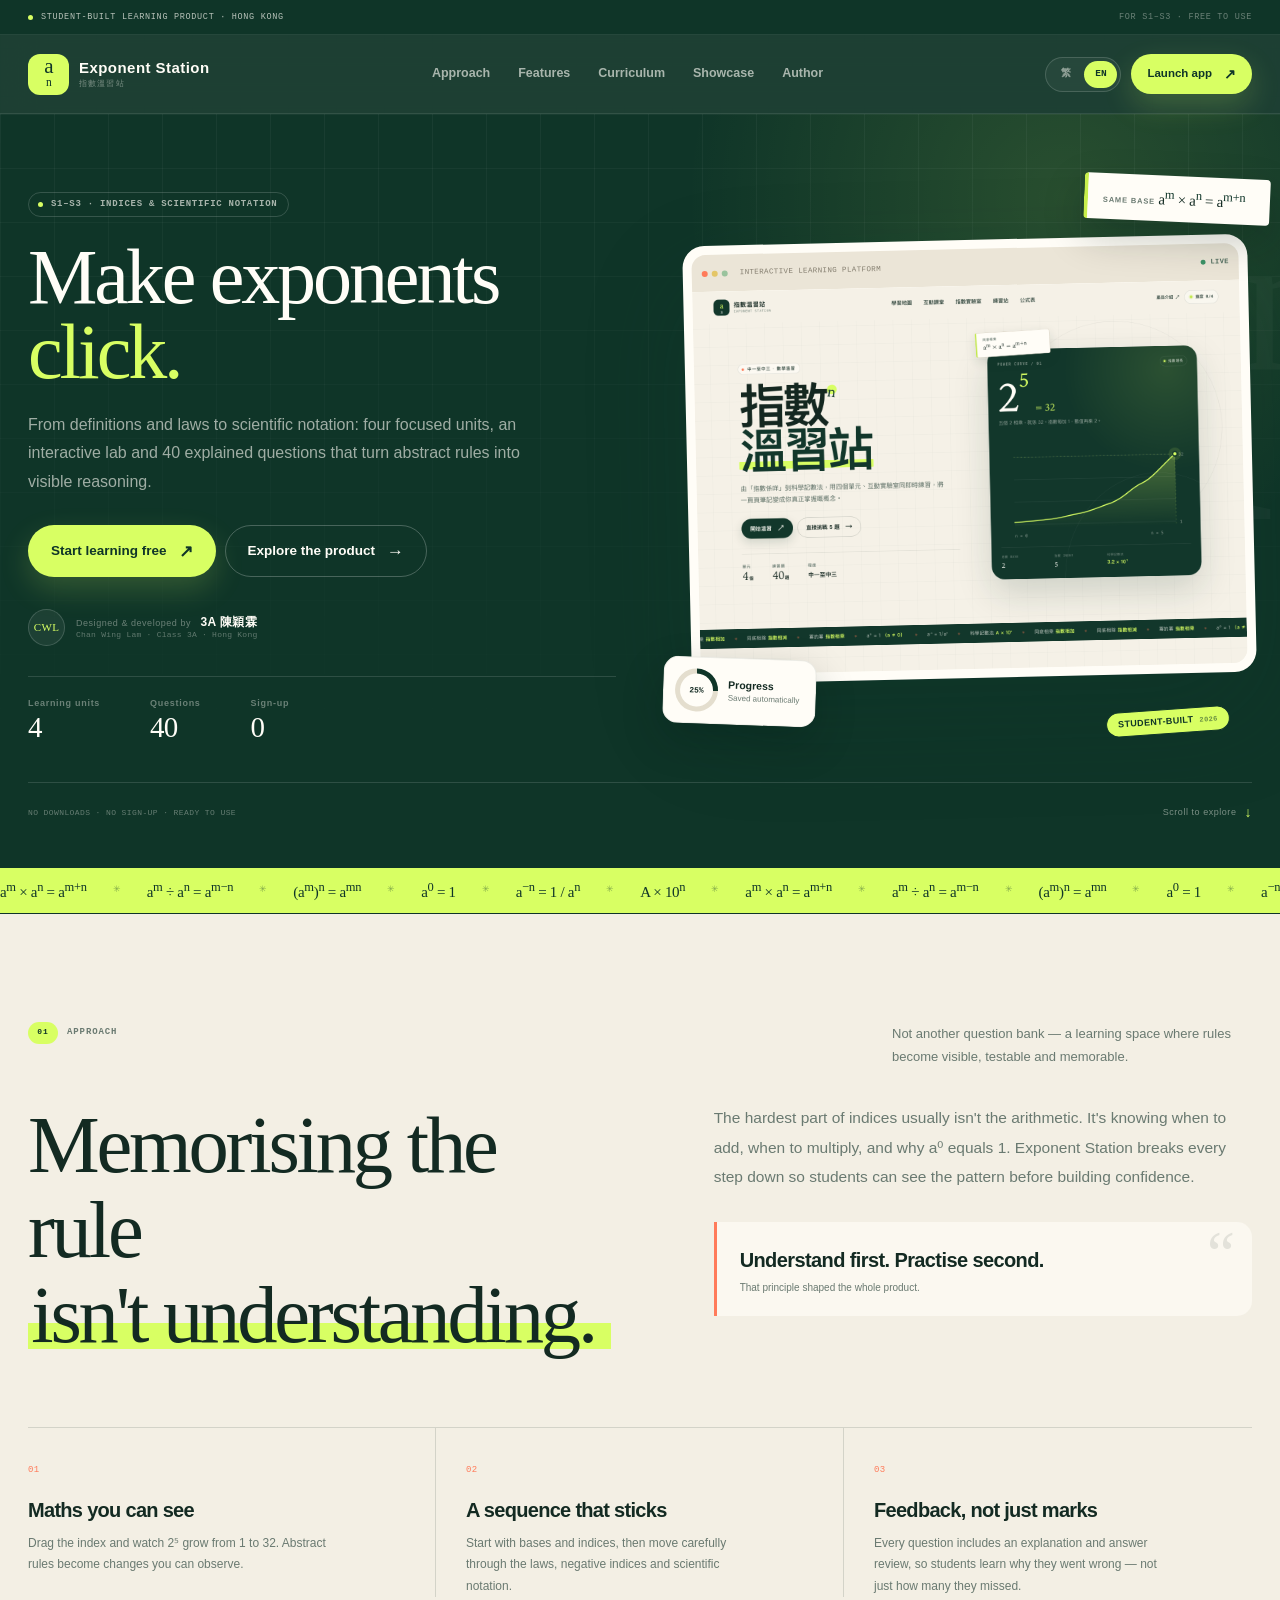
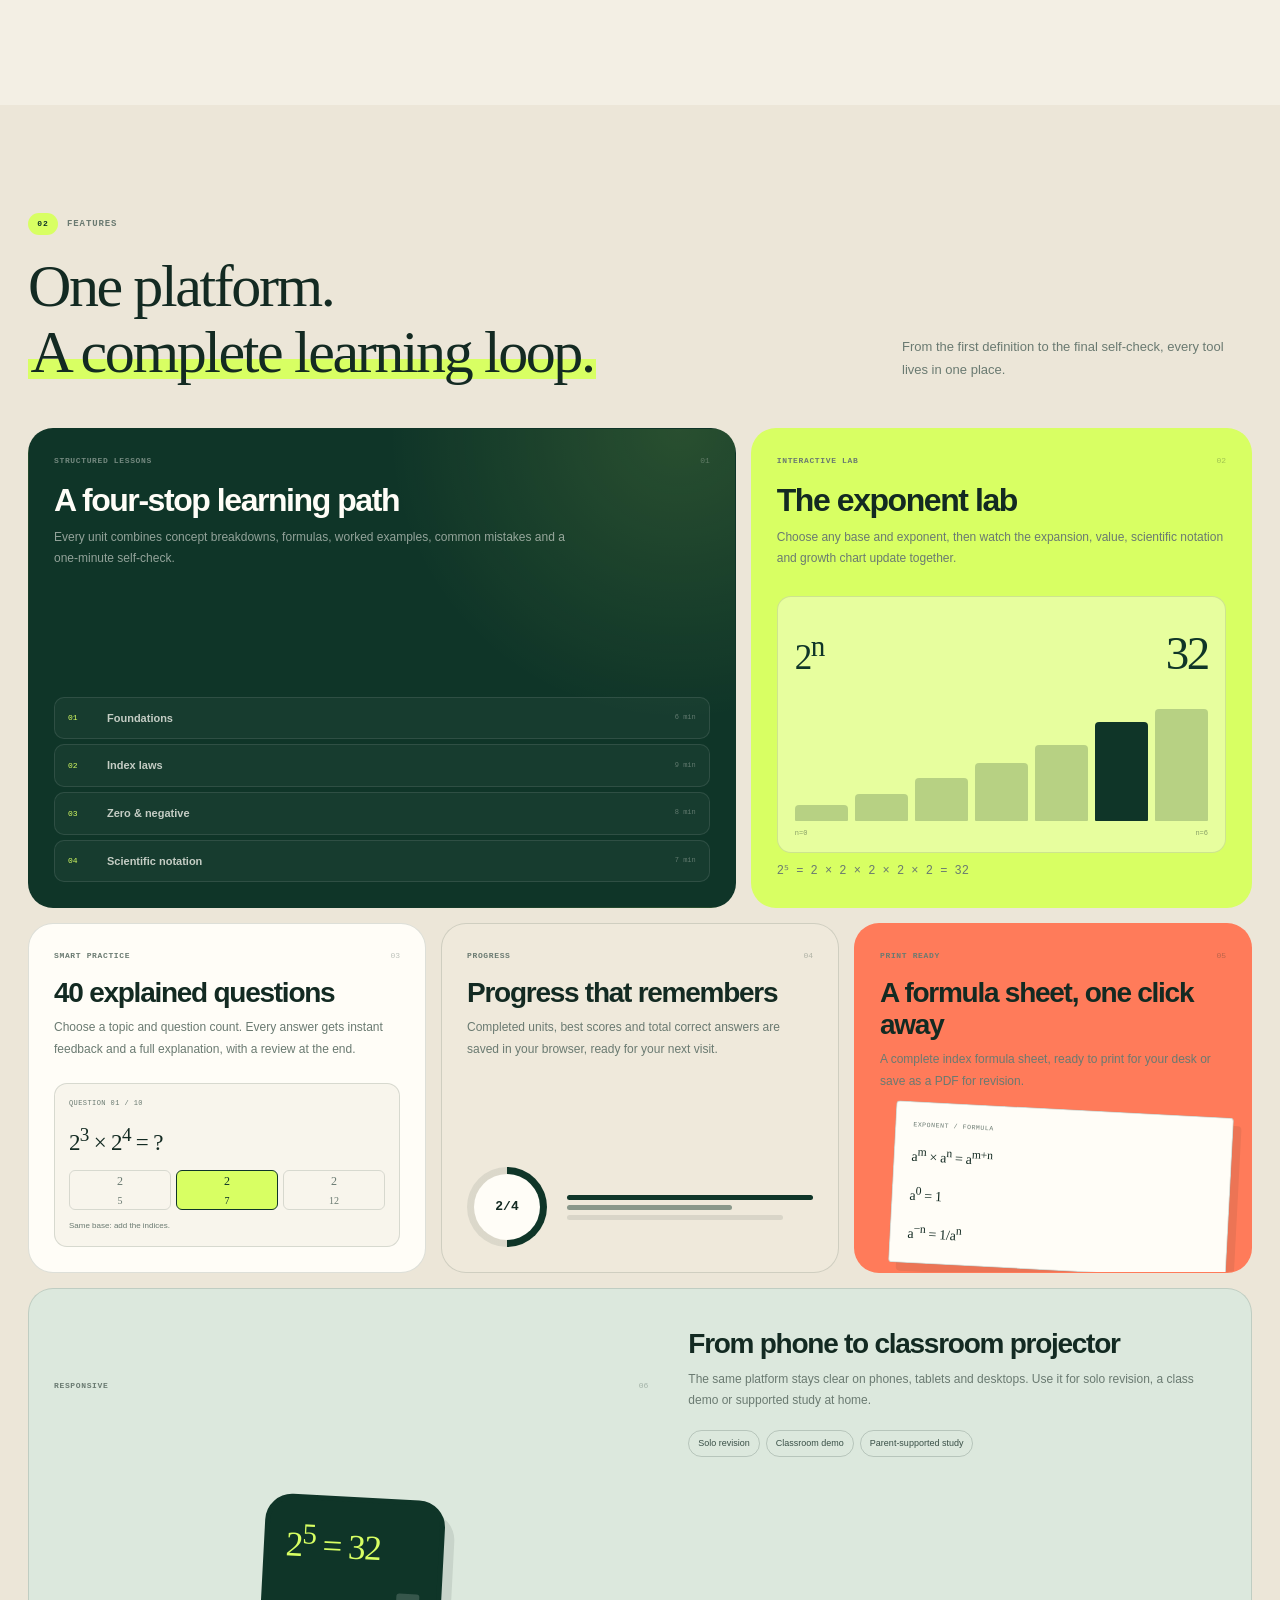
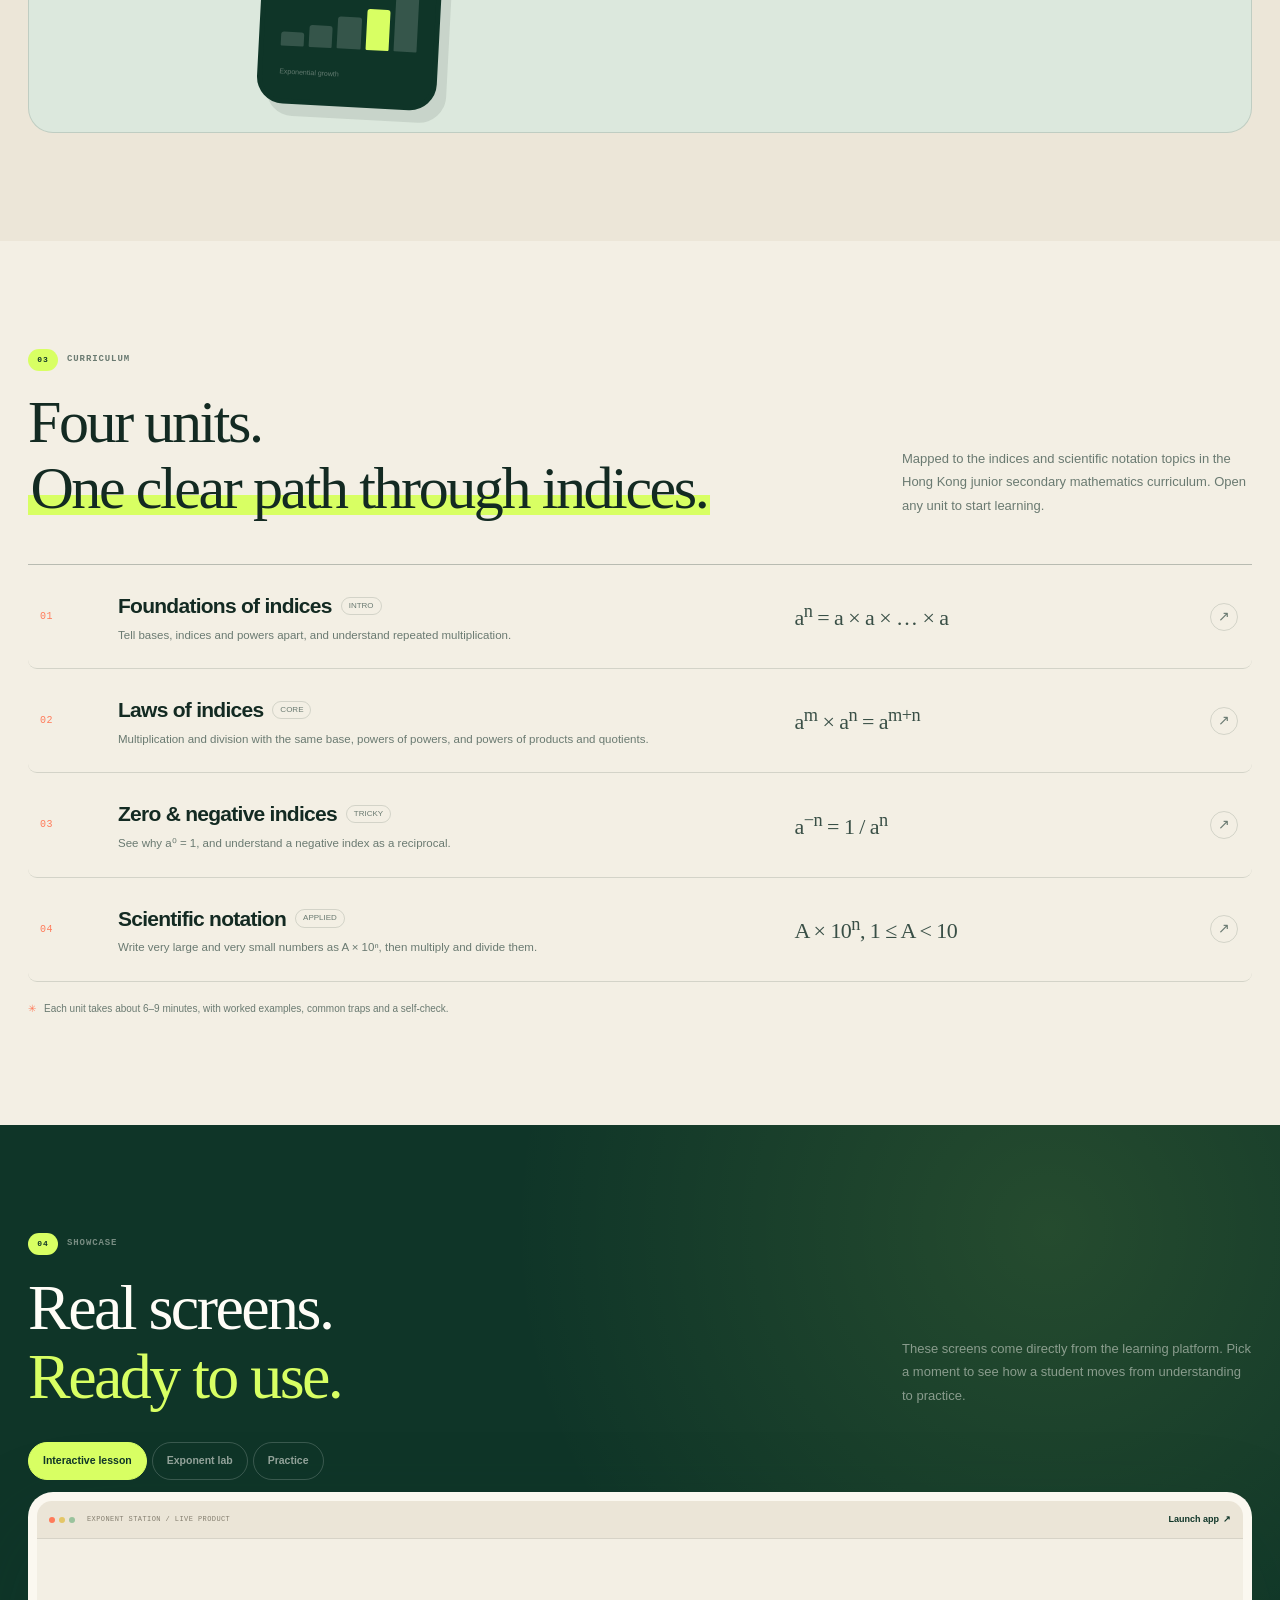
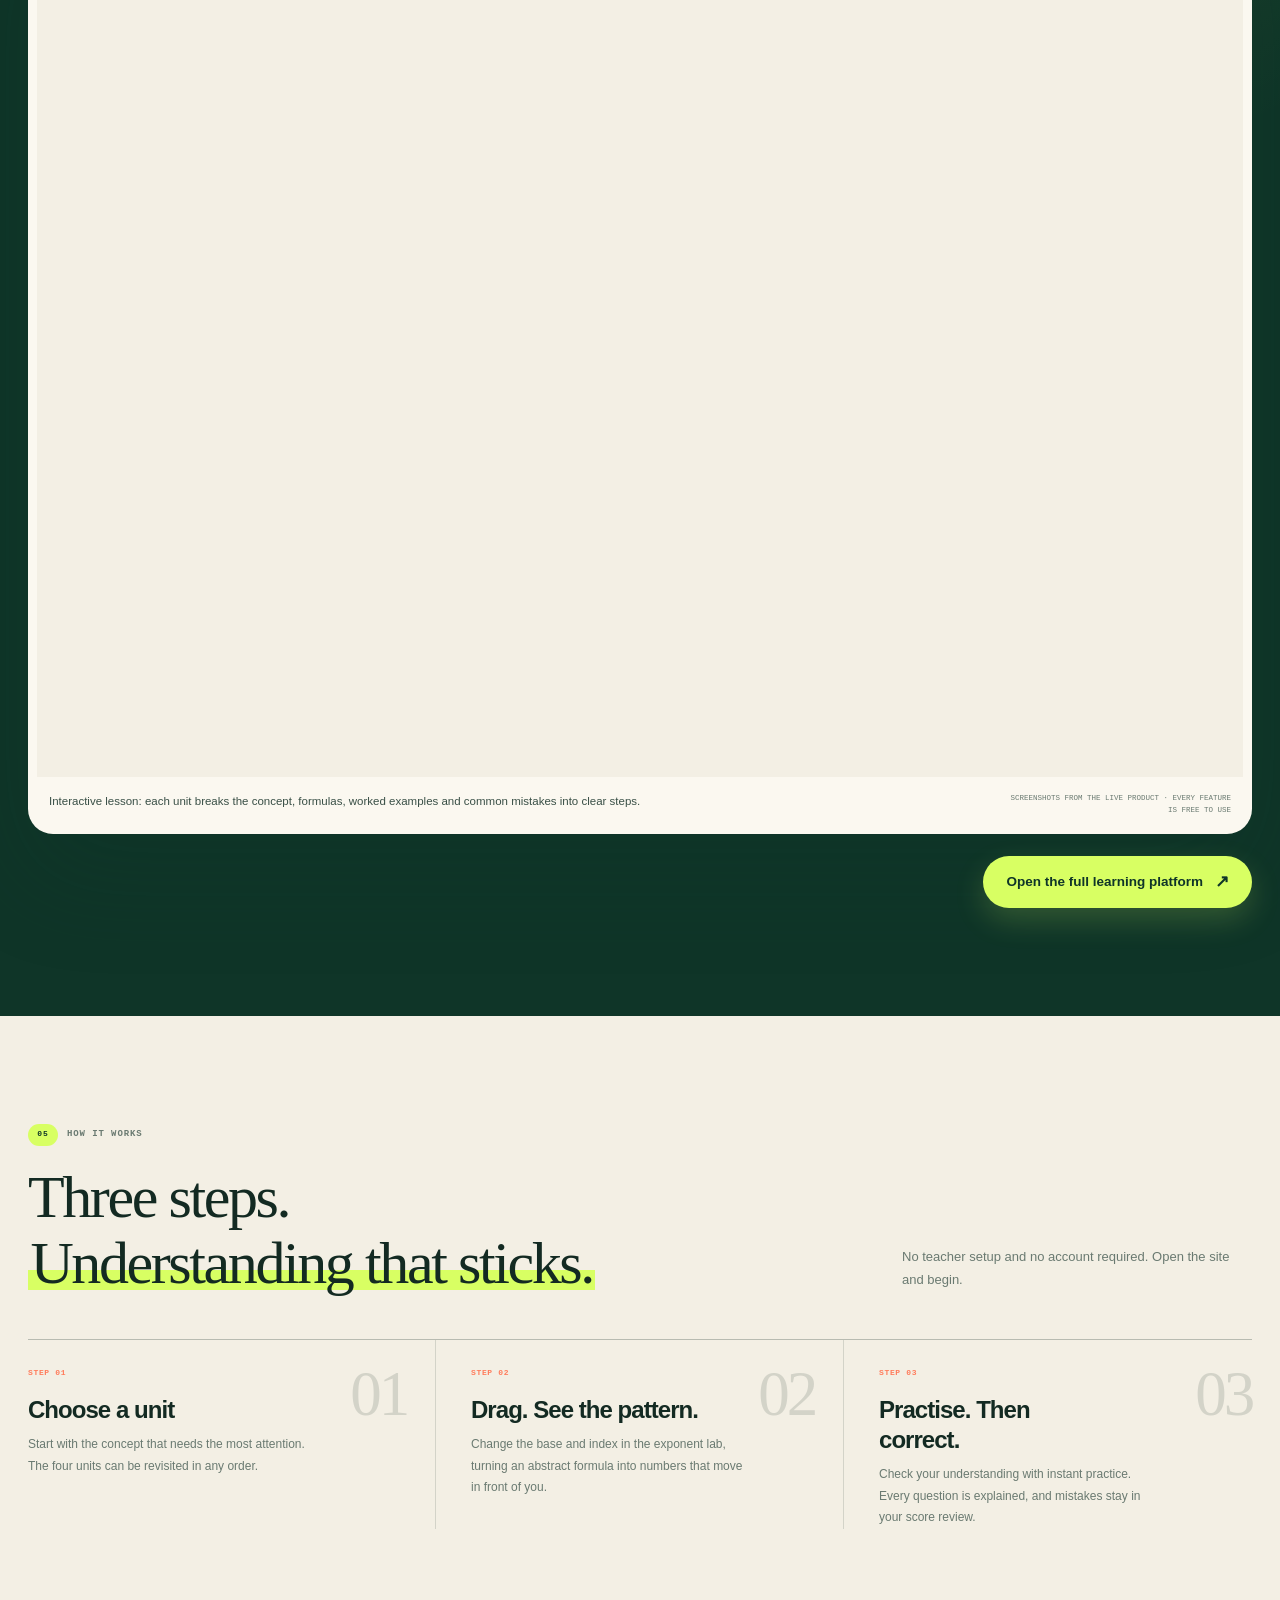
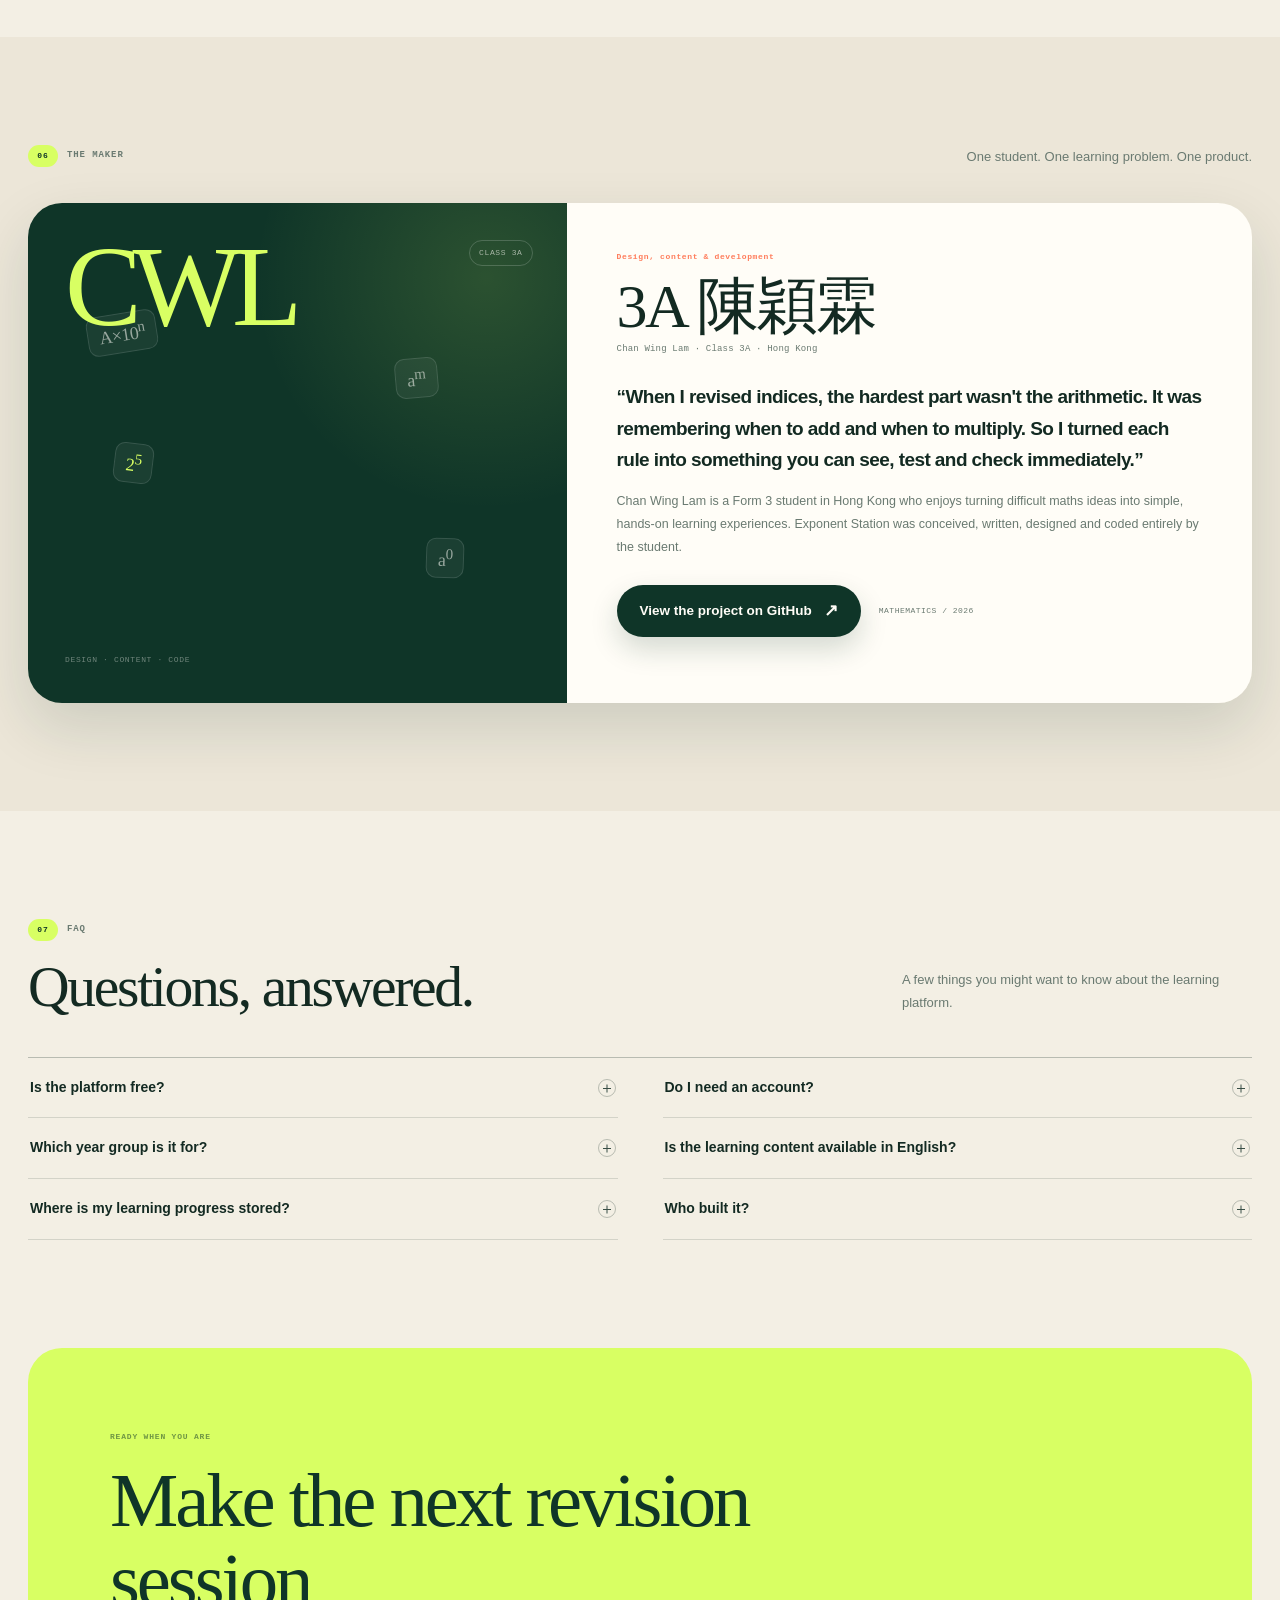
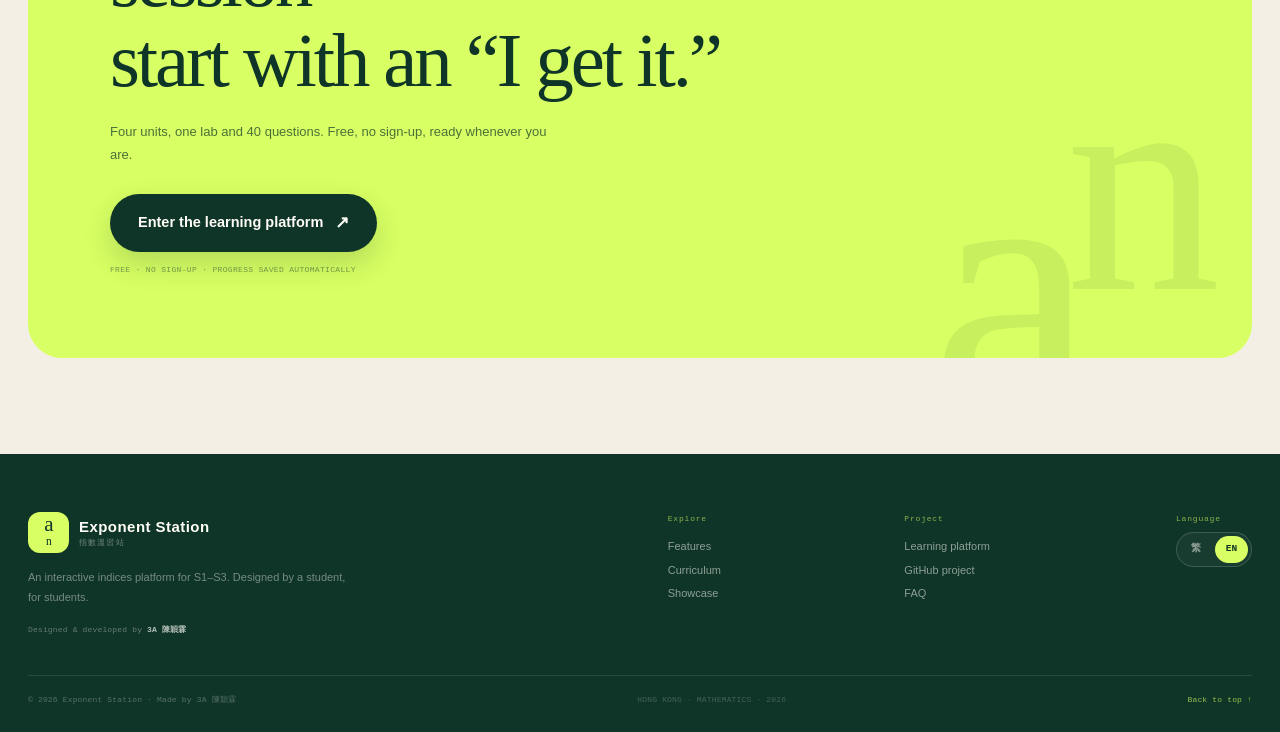
==== commit d0959d94: "Rebuild site as bilingual product showcase and preserve learning app" ====
--- a/index.html
+++ b/index.html
@@ -3,468 +3,582 @@
 <head>
   <meta charset="UTF-8">
   <meta name="viewport" content="width=device-width, initial-scale=1.0">
-  <title>指數溫習站｜中學生數學 · 指數與科學記數法</title>
-  <meta name="description" content="為中一至中三學生而設的指數溫習站。由指數定義、指數定律、零與負指數，到科學記數法，配合互動實驗室、即時練習與速查表，逐格拆解指數概念。">
-  <meta name="theme-color" content="#12372b">
-  <meta property="og:title" content="指數溫習站｜中學生數學">
-  <meta property="og:description" content="四個單元、互動指數實驗室、40 題即時練習。將指數由「唔明」變成「我識」。">
+  <title>指數溫習站｜中一至中三互動數學學習平台</title>
+  <meta name="description" content="指數溫習站是一個為中一至中三學生設計的互動數學平台，涵蓋指數定律、零與負指數及科學記數法，配合指數實驗室、40 題即時練習與學習進度。由 3A 陳穎霖設計及開發。">
+  <meta name="author" content="3A 陳穎霖">
+  <meta name="theme-color" content="#0f3528">
+  <link rel="canonical" href="https://s20240106-web.github.io/Mathematics-learning-website/">
+  <link rel="alternate" hreflang="zh-Hant" href="https://s20240106-web.github.io/Mathematics-learning-website/?lang=zh">
+  <link rel="alternate" hreflang="en" href="https://s20240106-web.github.io/Mathematics-learning-website/?lang=en">
+  <meta property="og:title" content="指數溫習站｜中一至中三互動數學學習平台">
+  <meta property="og:description" content="四個單元、互動指數實驗室、40 題即時練習。將指數由「唔明」變成「我識」。由 3A 陳穎霖設計及開發。">
   <meta property="og:type" content="website">
-  <link rel="icon" href="data:image/svg+xml,%3Csvg xmlns='http://www.w3.org/2000/svg' viewBox='0 0 64 64'%3E%3Crect width='64' height='64' rx='16' fill='%2312372b'/%3E%3Ctext x='13' y='45' font-family='Georgia,serif' font-size='38' fill='%23d8ff63'%3E2%3C/text%3E%3Ctext x='37' y='29' font-family='Georgia,serif' font-size='24' fill='%23fffdf7'%3E5%3C/text%3E%3C/svg%3E">
-  <link rel="stylesheet" href="styles.css">
-  <script defer src="app.js"></script>
+  <meta property="og:url" content="https://s20240106-web.github.io/Mathematics-learning-website/">
+  <meta property="og:image" content="https://s20240106-web.github.io/Mathematics-learning-website/assets/social-preview.png">
+  <meta property="og:image:alt" content="指數溫習站產品網站首頁">
+  <meta property="og:locale" content="zh_HK">
+  <meta property="og:locale:alternate" content="en_GB">
+  <meta name="twitter:card" content="summary_large_image">
+  <meta name="twitter:image" content="https://s20240106-web.github.io/Mathematics-learning-website/assets/social-preview.png">
+  <link rel="icon" href="data:image/svg+xml,%3Csvg xmlns='http://www.w3.org/2000/svg' viewBox='0 0 64 64'%3E%3Crect width='64' height='64' rx='16' fill='%230f3528'/%3E%3Ctext x='13' y='45' font-family='Georgia,serif' font-size='38' fill='%23d8ff63'%3E2%3C/text%3E%3Ctext x='37' y='29' font-family='Georgia,serif' font-size='24' fill='%23fffdf7'%3E5%3C/text%3E%3C/svg%3E">
+  <link rel="preload" as="image" href="assets/app-home.png" fetchpriority="high">
+  <link rel="stylesheet" href="site.css">
+  <script defer src="site.js"></script>
+  <script type="application/ld+json">
+  {
+    "@context": "https://schema.org",
+    "@type": "EducationalApplication",
+    "name": "指數溫習站 / Exponent Station",
+    "url": "https://s20240106-web.github.io/Mathematics-learning-website/",
+    "applicationCategory": "EducationalApplication",
+    "operatingSystem": "Web",
+    "inLanguage": ["zh-Hant-HK", "en"],
+    "description": "An interactive exponents and scientific notation revision platform for junior secondary students, featuring four learning units, an exponent lab, and 40 explained practice questions.",
+    "author": {
+      "@type": "Person",
+      "name": "陳穎霖",
+      "alternateName": "Chan Wing Lam"
+    },
+    "offers": {
+      "@type": "Offer",
+      "price": "0",
+      "priceCurrency": "HKD"
+    }
+  }
+  </script>
 </head>
-<body>
-  <a class="skip-link" href="#main">跳至主要內容</a>
+<body data-lang="zh">
+  <a class="skip-link" href="#main" data-i18n="skip">跳至主要內容</a>
+
+  <div class="announcement">
+    <div class="container announcement-inner">
+      <p><span class="announcement-dot" aria-hidden="true"></span><span data-i18n="announcementLeft">學生原創學習產品 · 香港</span></p>
+      <p class="announcement-right" data-i18n="announcementRight">適合中一至中三 · 免費使用</p>
+    </div>
+  </div>
 
   <header class="site-header" id="siteHeader">
-    <div class="header-inner">
-      <a class="brand" href="#top" aria-label="指數溫習站主頁">
+    <div class="container header-inner">
+      <a class="brand" href="#top" aria-label="指數溫習站首頁" data-i18n-aria="brandHome">
         <span class="brand-mark" aria-hidden="true">a<sup>n</sup></span>
-        <span class="brand-text">指數溫習站<small>EXPONENT STATION</small></span>
+        <span class="brand-copy">
+          <span class="brand-name" data-i18n="brandName">指數溫習站</span>
+          <span class="brand-sub" data-i18n="brandSub">EXPONENT STATION</span>
+        </span>
       </a>
 
-      <nav class="main-nav" id="mainNav" aria-label="主要導覽">
-        <a class="nav-link" href="#map">學習地圖</a>
-        <a class="nav-link" href="#lesson">互動課堂</a>
-        <a class="nav-link" href="#lab">指數實驗室</a>
-        <a class="nav-link" href="#practice">練習站</a>
-        <a class="nav-link" href="#formulas">公式表</a>
+      <nav class="desktop-nav" id="desktopNav" aria-label="主要導覽" data-i18n-aria="mainNavLabel">
+        <a href="#why" data-i18n="navApproach">理念</a>
+        <a href="#features" data-i18n="navFeatures">功能</a>
+        <a href="#curriculum" data-i18n="navCurriculum">課程</a>
+        <a href="#showcase" data-i18n="navShowcase">示範</a>
+        <a href="#author" data-i18n="navAuthor">作者</a>
       </nav>
 
       <div class="header-actions">
-        <a class="progress-chip" href="#map" aria-label="查看學習進度">
-          <span class="status-dot" aria-hidden="true"></span>
-          <span id="headerProgress">進度 0/4</span>
+        <div class="lang-toggle" role="group" aria-label="選擇語言" data-i18n-aria="langLabel">
+          <button class="lang-btn" type="button" data-lang="zh" aria-pressed="true" aria-label="繁體中文">繁</button>
+          <button class="lang-btn" type="button" data-lang="en" aria-pressed="false" aria-label="English">EN</button>
+        </div>
+        <a class="btn btn-lime btn-header" href="app/">
+          <span data-i18n="headerCta">開啟平台</span>
+          <span class="btn-arrow" aria-hidden="true">↗</span>
         </a>
-        <button class="nav-toggle" id="navToggle" type="button" aria-expanded="false" aria-controls="mainNav" aria-label="開啟選單">
+        <button class="menu-btn" id="menuBtn" type="button" aria-expanded="false" aria-controls="mobileNav" aria-label="開啟選單" data-i18n-aria="menuOpen">
           <span></span><span></span>
         </button>
       </div>
     </div>
+
+    <nav class="mobile-nav" id="mobileNav" aria-label="流動選單" data-i18n-aria="mobileNavLabel">
+      <a href="#why" data-i18n="navApproach">理念</a>
+      <a href="#features" data-i18n="navFeatures">功能</a>
+      <a href="#curriculum" data-i18n="navCurriculum">課程</a>
+      <a href="#showcase" data-i18n="navShowcase">示範</a>
+      <a href="#author" data-i18n="navAuthor">作者</a>
+      <a href="app/" class="mobile-nav-cta">
+        <span data-i18n="headerCta">開啟平台</span>
+        <span aria-hidden="true">↗</span>
+      </a>
+    </nav>
   </header>
 
   <main id="main">
     <section class="hero" id="top">
-      <div class="container hero-grid">
+      <div class="hero-grid-bg" aria-hidden="true"></div>
+      <span class="hero-watermark" aria-hidden="true">a<sup>n</sup></span>
+      <div class="container hero-inner">
         <div class="hero-copy">
-          <p class="eyebrow"><span class="eyebrow-dot" aria-hidden="true"></span>中一至中三 · 數學溫習</p>
-          <h1>
-            <span class="hero-line">指數<span class="hero-sup" aria-hidden="true">n</span></span>
-            <span class="hero-line"><span class="marker">溫習站</span></span>
+          <p class="eyebrow"><span class="eyebrow-dot" aria-hidden="true"></span><span data-i18n="heroEyebrow">中一至中三 · 指數與科學記數法</span></p>
+          <h1 class="hero-title">
+            <span class="hero-title-line" data-i18n="heroTitle1">讓指數，</span>
+            <span class="hero-title-line hero-accent" data-i18n="heroTitle2">真正入腦。</span>
           </h1>
-          <p class="hero-lead">由「指數係咩」到科學記數法，用四個單元、互動實驗室同即時練習，將一頁頁筆記變成你真正掌握嘅概念。</p>
+          <p class="hero-lead" data-i18n="heroLead">由定義、定律到科學記數法：四個單元、互動實驗室與 40 題即時練習，將抽象規則變成看得見的推理。</p>
           <div class="hero-actions">
-            <a class="btn btn-dark" href="#map">開始溫習<span class="btn-arrow" aria-hidden="true">↗</span></a>
-            <a class="btn btn-ghost" href="#practice">直接挑戰 5 題<span class="btn-arrow" aria-hidden="true">→</span></a>
-          </div>
+            <a class="btn btn-lime" href="app/">
+              <span data-i18n="ctaStart">免費開始學習</span>
+              <span class="btn-arrow" aria-hidden="true">↗</span>
+            </a>
+            <a class="btn btn-ghost-light" href="#features">
+              <span data-i18n="ctaExplore">探索產品</span>
+              <span class="btn-arrow" aria-hidden="true">→</span>
+            </a>
+          </div>
+
+          <div class="hero-author">
+            <span class="author-avatar" aria-hidden="true">CWL</span>
+            <p>
+              <span class="hero-author-label" data-i18n="heroAuthorLabel">設計及開發</span>
+              <strong>3A 陳穎霖</strong>
+              <span class="hero-author-role">Chan Wing Lam · <span data-i18n="heroAuthorRole">3A 班 · 香港</span></span>
+            </p>
+          </div>
+
           <dl class="hero-stats">
-            <div><dt>單元</dt><dd>4<small>個</small></dd></div>
-            <div><dt>練習題</dt><dd>40<small>題</small></dd></div>
-            <div><dt>程度</dt><dd class="stat-text">中一至中三</dd></div>
+            <div><dt data-i18n="heroStatUnits">學習單元</dt><dd>4</dd></div>
+            <div><dt data-i18n="heroStatQuestions">練習題</dt><dd>40</dd></div>
+            <div><dt data-i18n="heroStatSignup">註冊</dt><dd data-i18n="heroStatSignupValue">零</dd></div>
           </dl>
         </div>
 
         <div class="hero-visual">
-          <div class="power-card">
-            <div class="power-card-top">
-              <span class="mono-label">POWER CURVE / 01</span>
-              <span class="live-pill"><span aria-hidden="true"></span>指數增長</span>
-            </div>
-            <div class="power-readout">
-              <span class="power-expression">2<sup>5</sup></span>
-              <span class="power-equals">= 32</span>
-            </div>
-            <p class="power-caption">五個 2 相乘，就係 32。指數每加 1，數值再乘 2。</p>
-            <div class="power-chart">
-              <svg viewBox="0 0 440 248" role="img" aria-label="圖表顯示 2 的 n 次方由 1 快速增長至 32">
-                <defs>
-                  <linearGradient id="chartFill" x1="0" y1="0" x2="0" y2="1">
-                    <stop offset="0%" stop-color="#d8ff63" stop-opacity=".28"/>
-                    <stop offset="100%" stop-color="#d8ff63" stop-opacity="0"/>
-                  </linearGradient>
-                </defs>
-                <g class="chart-grid">
-                  <line x1="40" y1="60" x2="400" y2="60"/>
-                  <line x1="40" y1="110" x2="400" y2="110"/>
-                  <line x1="40" y1="160" x2="400" y2="160"/>
-                  <line x1="40" y1="210" x2="400" y2="210"/>
-                </g>
-                <path class="chart-area" d="M40 205 C66 204 88 202 112 200 C147 197 160 191 184 188 C219 181 228 174 256 166 C290 152 298 135 328 122 C349 112 370 86 400 60 L400 220 L40 220 Z"/>
-                <path class="chart-line" d="M40 205 C66 204 88 202 112 200 C147 197 160 191 184 188 C219 181 228 174 256 166 C290 152 298 135 328 122 C349 112 370 86 400 60"/>
-                <line class="chart-guide" x1="400" y1="60" x2="400" y2="220"/>
-                <line class="chart-guide" x1="40" y1="60" x2="400" y2="60"/>
-                <circle class="chart-point-halo" cx="400" cy="60" r="14"/>
-                <circle class="chart-point" cx="400" cy="60" r="5"/>
-                <g class="chart-labels">
-                  <text x="40" y="238">n = 0</text>
-                  <text x="343" y="238">n = 5</text>
-                  <text x="408" y="64">32</text>
-                  <text x="408" y="214">1</text>
-                </g>
-              </svg>
-            </div>
-            <div class="power-card-footer">
-              <div><span>底數 BASE</span><strong>2</strong></div>
-              <div><span>指數 INDEX</span><strong>5</strong></div>
-              <div><span>科學記數法</span><strong>3.2 × 10¹</strong></div>
-            </div>
-          </div>
-          <div class="floating-formula" aria-hidden="true">
-            <span>同底相乘</span>
+          <div class="product-frame">
+            <div class="window-chrome">
+              <span class="window-dots" aria-hidden="true"><i></i><i></i><i></i></span>
+              <span class="window-label" data-i18n="browserLabel">互動學習平台</span>
+              <span class="window-live"><i aria-hidden="true"></i>LIVE</span>
+            </div>
+            <div class="product-shot-wrap">
+              <img class="product-shot" src="assets/app-home.png" alt="指數溫習站學習平台首頁，展示指數增長圖表與學習進度" data-i18n-alt="heroImageAlt">
+            </div>
+          </div>
+
+          <div class="float-card float-progress">
+            <div class="progress-dial" aria-hidden="true"><span>25%</span></div>
+            <div>
+              <strong data-i18n="floatProgress">學習進度</strong>
+              <small data-i18n="floatProgressSub">自動儲存</small>
+            </div>
+          </div>
+
+          <div class="float-card float-formula">
+            <span data-i18n="floatFormula">同底相乘</span>
             a<sup>m</sup> × a<sup>n</sup> = a<sup>m+n</sup>
           </div>
-        </div>
-      </div>
-    </section>
-
-    <div class="ticker" aria-hidden="true">
-      <div class="ticker-track">
-        <span>同底相乘 <b>指數相加</b></span><i>✳</i>
-        <span>同底相除 <b>指數相減</b></span><i>✳</i>
-        <span>冪的冪 <b>指數相乘</b></span><i>✳</i>
-        <span>a⁰ = 1 <b>（a ≠ 0）</b></span><i>✳</i>
-        <span>a⁻ⁿ = 1/aⁿ</span><i>✳</i>
-        <span>科學記數法 <b>A × 10ⁿ</b></span><i>✳</i>
-        <span>同底相乘 <b>指數相加</b></span><i>✳</i>
-        <span>同底相除 <b>指數相減</b></span><i>✳</i>
-        <span>冪的冪 <b>指數相乘</b></span><i>✳</i>
-        <span>a⁰ = 1 <b>（a ≠ 0）</b></span><i>✳</i>
-        <span>a⁻ⁿ = 1/aⁿ</span><i>✳</i>
-        <span>科學記數法 <b>A × 10ⁿ</b></span><i>✳</i>
+
+          <span class="student-sticker"><span data-i18n="heroSticker">學生原創</span><b>2026</b></span>
+        </div>
+      </div>
+
+      <div class="container hero-bottom">
+        <span class="hero-bottom-note" data-i18n="heroFootnote">無需下載 · 無需註冊 · 即開即用</span>
+        <a class="scroll-cue" href="#why"><span data-i18n="scrollHint">向下探索</span><span aria-hidden="true">↓</span></a>
+      </div>
+    </section>
+
+    <div class="concept-ticker" aria-hidden="true">
+      <div class="concept-ticker-track">
+        <span>a<sup>m</sup> × a<sup>n</sup> = a<sup>m+n</sup></span><i>✳</i>
+        <span>a<sup>m</sup> ÷ a<sup>n</sup> = a<sup>m−n</sup></span><i>✳</i>
+        <span>(a<sup>m</sup>)<sup>n</sup> = a<sup>mn</sup></span><i>✳</i>
+        <span>a<sup>0</sup> = 1</span><i>✳</i>
+        <span>a<sup>−n</sup> = 1 / a<sup>n</sup></span><i>✳</i>
+        <span>A × 10<sup>n</sup></span><i>✳</i>
+        <span>a<sup>m</sup> × a<sup>n</sup> = a<sup>m+n</sup></span><i>✳</i>
+        <span>a<sup>m</sup> ÷ a<sup>n</sup> = a<sup>m−n</sup></span><i>✳</i>
+        <span>(a<sup>m</sup>)<sup>n</sup> = a<sup>mn</sup></span><i>✳</i>
+        <span>a<sup>0</sup> = 1</span><i>✳</i>
+        <span>a<sup>−n</sup> = 1 / a<sup>n</sup></span><i>✳</i>
+        <span>A × 10<sup>n</sup></span><i>✳</i>
       </div>
     </div>
 
-    <section class="section map-section" id="map">
+    <section class="section why" id="why">
+      <div class="container">
+        <div class="section-index">
+          <p class="kicker"><span>01</span><span data-i18n="whyKicker">理念</span></p>
+          <p class="section-side" data-i18n="whySide">不是再多一個題庫，而是一個讓規則變得可見、可試、可記住的學習空間。</p>
+        </div>
+
+        <div class="why-grid">
+          <h2 class="why-title">
+            <span data-i18n="whyTitle1">背完公式，</span>
+            <span class="underline" data-i18n="whyTitle2">唔等於明白。</span>
+          </h2>
+          <div class="why-copy">
+            <p data-i18n="whyLead">指數最難的地方，往往不是計算，而是分辨幾時相加、幾時相乘，以及為甚麼 a⁰ 會等於 1。指數溫習站把每一步拆開，讓學生先看見規律，再建立信心。</p>
+            <div class="why-quote">
+              <span class="quote-mark" aria-hidden="true">“</span>
+              <p data-i18n="whyQuote">先理解，後練習。</p>
+              <small data-i18n="whyQuoteSub">這是整個產品的設計起點。</small>
+            </div>
+          </div>
+        </div>
+
+        <div class="principles">
+          <article class="principle">
+            <span class="principle-num">01</span>
+            <h3 data-i18n="principle1Title">看得見的數學</h3>
+            <p data-i18n="principle1Body">拖動指數，看着 2⁵ 由 1 增長到 32。抽象規則變成可以觀察的變化。</p>
+          </article>
+          <article class="principle">
+            <span class="principle-num">02</span>
+            <h3 data-i18n="principle2Title">有次序的課程</h3>
+            <p data-i18n="principle2Body">由底數與指數開始，逐層走到定律、負指數與科學記數法，不跳步。</p>
+          </article>
+          <article class="principle">
+            <span class="principle-num">03</span>
+            <h3 data-i18n="principle3Title">有回饋的練習</h3>
+            <p data-i18n="principle3Body">每一題都有解釋與答案回顧，讓學生知道自己為甚麼錯，而不只是錯了幾題。</p>
+          </article>
+        </div>
+      </div>
+    </section>
+
+    <section class="section features" id="features">
       <div class="container">
         <div class="section-heading">
-          <div class="heading-main">
-            <p class="kicker"><span>01</span>學習地圖</p>
-            <h2>四個站，<br><em>搭通指數概念。</em></h2>
-          </div>
-          <div class="heading-side">
-            <p>建議由上而下學。每個單元都有概念拆解、例題同常見錯誤，最後用練習站檢查自己係咪真正明白。</p>
-            <div class="progress-widget">
-              <div class="progress-ring" id="progressRing" style="--progress: 0" role="img" aria-label="整體學習進度 0%">
-                <span id="progressPercent">0%</span>
+          <div>
+            <p class="kicker"><span>02</span><span data-i18n="featuresKicker">產品功能</span></p>
+            <h2>
+              <span data-i18n="featuresTitle1">一個平台，</span>
+              <span class="underline" data-i18n="featuresTitle2">完整的學習循環。</span>
+            </h2>
+          </div>
+          <p class="section-lead" data-i18n="featuresLead">由第一條定義，到最後一次自我檢查，所有工具都放在同一個地方。</p>
+        </div>
+
+        <div class="feature-grid">
+          <article class="feature feature-dark feature-wide">
+            <div class="feature-topline">
+              <span class="feature-tag" data-i18n="feature1Tag">STRUCTURED LESSONS</span>
+              <span class="feature-index">01</span>
+            </div>
+            <h3 data-i18n="feature1Title">四站式學習路徑</h3>
+            <p data-i18n="feature1Body">每個單元都有概念拆解、公式、例題、常見錯誤與一分鐘自測，讓學生按自己的節奏完成。</p>
+            <div class="lesson-stack" aria-hidden="true">
+              <div class="lesson-stack-item"><span>01</span><b data-i18n="featureUnit1">指數基礎</b><i data-i18n="featureTime1">6 分鐘</i></div>
+              <div class="lesson-stack-item"><span>02</span><b data-i18n="featureUnit2">指數定律</b><i data-i18n="featureTime2">9 分鐘</i></div>
+              <div class="lesson-stack-item"><span>03</span><b data-i18n="featureUnit3">零與負指數</b><i data-i18n="featureTime3">8 分鐘</i></div>
+              <div class="lesson-stack-item"><span>04</span><b data-i18n="featureUnit4">科學記數法</b><i data-i18n="featureTime4">7 分鐘</i></div>
+            </div>
+          </article>
+
+          <article class="feature feature-lime">
+            <div class="feature-topline">
+              <span class="feature-tag" data-i18n="feature2Tag">INTERACTIVE LAB</span>
+              <span class="feature-index">02</span>
+            </div>
+            <h3 data-i18n="feature2Title">指數實驗室</h3>
+            <p data-i18n="feature2Body">自由選擇底數與指數，即時觀察展開式、數值、科學記數法與增長圖表。</p>
+            <div class="lab-visual" aria-hidden="true">
+              <div class="lab-visual-head"><span>2<sup>n</sup></span><strong>32</strong></div>
+              <div class="lab-bars">
+                <i style="--h: 14%"></i><i style="--h: 24%"></i><i style="--h: 38%"></i><i style="--h: 52%"></i><i style="--h: 68%"></i><i class="is-on" style="--h: 88%"></i><i style="--h: 100%"></i>
               </div>
-              <div class="progress-copy">
-                <span>你的進度</span>
-                <strong id="progressLabel">0 / 4 個單元</strong>
-                <button class="text-button" type="button" data-reset-progress>重設進度</button>
+              <div class="lab-axis"><span>n=0</span><span>n=6</span></div>
+            </div>
+            <p class="feature-caption" data-i18n="feature2Caption">2⁵ = 2 × 2 × 2 × 2 × 2 = 32</p>
+          </article>
+
+          <article class="feature feature-paper">
+            <div class="feature-topline">
+              <span class="feature-tag" data-i18n="feature3Tag">SMART PRACTICE</span>
+              <span class="feature-index">03</span>
+            </div>
+            <h3 data-i18n="feature3Title">40 題即時練習</h3>
+            <p data-i18n="feature3Body">自選範圍與題量，每題即時批改並附完整解釋；完成後有成績與錯題回顧。</p>
+            <div class="mini-quiz" aria-hidden="true">
+              <span class="mini-quiz-label" data-i18n="miniQuizLabel">題目 01 / 10</span>
+              <strong>2<sup>3</sup> × 2<sup>4</sup> = ?</strong>
+              <div class="mini-options">
+                <span>2<sup>5</sup></span>
+                <span class="mini-correct">2<sup>7</sup></span>
+                <span>2<sup>12</sup></span>
               </div>
-            </div>
-          </div>
-        </div>
-
-        <div class="map-grid">
-          <a class="map-card map-card-dark" href="#lesson" data-unit="basics" aria-label="前往單元一：指數基礎">
-            <div class="map-card-top">
-              <span class="map-num">01</span>
-              <span class="map-status" data-status="basics">未開始</span>
-            </div>
-            <div class="map-art" aria-hidden="true"><span class="art-formula">a<sup>n</sup></span><span class="art-eq">=</span><span class="art-small">a × a × …</span></div>
-            <div class="map-card-body">
-              <p>入門 · 約 6 分鐘</p>
-              <h3>指數基礎</h3>
-              <span class="map-desc">搞清底數、指數同冪，先用圖像理解「重複相乘」。</span>
-            </div>
-            <span class="map-arrow" aria-hidden="true">↗</span>
+              <small data-i18n="miniQuizHint">同底相乘，指數相加。</small>
+            </div>
+          </article>
+
+          <article class="feature feature-cream">
+            <div class="feature-topline">
+              <span class="feature-tag" data-i18n="feature4Tag">PROGRESS</span>
+              <span class="feature-index">04</span>
+            </div>
+            <h3 data-i18n="feature4Title">進度會自己記住</h3>
+            <p data-i18n="feature4Body">單元完成度、最佳成績與累積答對題數自動儲存在瀏覽器，下次回來即可繼續。</p>
+            <div class="progress-visual" aria-hidden="true">
+              <div class="progress-ring"><span>2/4</span></div>
+              <div class="progress-lines"><i></i><i></i><i></i></div>
+            </div>
+          </article>
+
+          <article class="feature feature-coral">
+            <div class="feature-topline">
+              <span class="feature-tag" data-i18n="feature5Tag">PRINT READY</span>
+              <span class="feature-index">05</span>
+            </div>
+            <h3 data-i18n="feature5Title">公式表，一按即印</h3>
+            <p data-i18n="feature5Body">整理齊全的指數速查表，適合列印貼在書桌前，或儲存成 PDF 溫習。</p>
+            <div class="paper-stack" aria-hidden="true">
+              <div class="paper-sheet">
+                <span>EXPONENT / FORMULA</span>
+                <b>a<sup>m</sup> × a<sup>n</sup> = a<sup>m+n</sup></b>
+                <b>a<sup>0</sup> = 1</b>
+                <b>a<sup>−n</sup> = 1/a<sup>n</sup></b>
+              </div>
+            </div>
+          </article>
+
+          <article class="feature feature-wide feature-sage">
+            <div class="feature-topline">
+              <span class="feature-tag" data-i18n="feature6Tag">RESPONSIVE</span>
+              <span class="feature-index">06</span>
+            </div>
+            <div class="responsive-copy">
+              <h3 data-i18n="feature6Title">由手機到課室投影</h3>
+              <p data-i18n="feature6Body">同一個平台，在手機、平板與桌面都保持清晰。無論自學、課堂示範或家長伴讀，都可以即開即用。</p>
+              <ul class="tag-list">
+                <li data-i18n="feature6Bullet1">手機自學</li>
+                <li data-i18n="feature6Bullet2">課堂投影</li>
+                <li data-i18n="feature6Bullet3">家長伴讀</li>
+              </ul>
+            </div>
+            <div class="phone-stack" aria-hidden="true">
+              <div class="phone-screen">
+                <span>2<sup>5</sup> = 32</span>
+                <div class="phone-bars"><i></i><i></i><i></i><i></i><i></i></div>
+                <small data-i18n="phoneCaption">指數增長</small>
+              </div>
+            </div>
+          </article>
+        </div>
+      </div>
+    </section>
+
+    <section class="section curriculum" id="curriculum">
+      <div class="container">
+        <div class="section-heading">
+          <div>
+            <p class="kicker"><span>03</span><span data-i18n="curriculumKicker">課程範圍</span></p>
+            <h2>
+              <span data-i18n="curriculumTitle1">四個單元，</span>
+              <span class="underline" data-i18n="curriculumTitle2">一條清晰的指數路徑。</span>
+            </h2>
+          </div>
+          <p class="section-lead" data-i18n="curriculumLead">對應香港初中數學課程中的指數與科學記數法單元。點擊任何單元，直接跳到學習平台開始。</p>
+        </div>
+
+        <div class="curriculum-list">
+          <a class="curriculum-row" href="app/?unit=basics#lesson">
+            <span class="curriculum-num">01</span>
+            <div class="curriculum-body">
+              <div class="curriculum-title-row"><h3 data-i18n="unit1Title">指數基礎</h3><span class="curriculum-tag" data-i18n="unit1Tag">入門</span></div>
+              <p data-i18n="unit1Desc">分清楚底數、指數與冪，理解重複相乘的意義。</p>
+            </div>
+            <div class="curriculum-formula">a<sup>n</sup> = a × a × … × a</div>
+            <span class="curriculum-arrow" aria-hidden="true">↗</span>
           </a>
-
-          <a class="map-card map-card-lime" href="#lesson" data-unit="laws" aria-label="前往單元二：指數定律">
-            <div class="map-card-top">
-              <span class="map-num">02</span>
-              <span class="map-status" data-status="laws">未開始</span>
-            </div>
-            <div class="map-art" aria-hidden="true"><span class="art-formula">a<sup>m</sup> × a<sup>n</sup></span><span class="art-eq">=</span><span class="art-formula">a<sup>m+n</sup></span></div>
-            <div class="map-card-body">
-              <p>核心 · 約 9 分鐘</p>
-              <h3>指數定律</h3>
-              <span class="map-desc">同底相乘、相除、冪的冪，一次過整理成三條規律。</span>
-            </div>
-            <span class="map-arrow" aria-hidden="true">↗</span>
+          <a class="curriculum-row" href="app/?unit=laws#lesson">
+            <span class="curriculum-num">02</span>
+            <div class="curriculum-body">
+              <div class="curriculum-title-row"><h3 data-i18n="unit2Title">指數定律</h3><span class="curriculum-tag" data-i18n="unit2Tag">核心</span></div>
+              <p data-i18n="unit2Desc">同底相乘、同底相除、冪的冪，以及積與商的次方。</p>
+            </div>
+            <div class="curriculum-formula">a<sup>m</sup> × a<sup>n</sup> = a<sup>m+n</sup></div>
+            <span class="curriculum-arrow" aria-hidden="true">↗</span>
           </a>
-
-          <a class="map-card map-card-paper" href="#lesson" data-unit="negative" aria-label="前往單元三：零與負指數">
-            <div class="map-card-top">
-              <span class="map-num">03</span>
-              <span class="map-status" data-status="negative">未開始</span>
-            </div>
-            <div class="map-art" aria-hidden="true"><span class="art-formula">a<sup>0</sup></span><span class="art-eq">=</span><span class="art-formula">1</span><span class="art-divider"></span><span class="art-formula">a<sup>−n</sup></span><span class="art-eq">=</span><span class="art-formula">1 / a<sup>n</sup></span></div>
-            <div class="map-card-body">
-              <p>易錯 · 約 8 分鐘</p>
-              <h3>零與負指數</h3>
-              <span class="map-desc">用規律解釋點解 a⁰ = 1，同負指數點樣變倒數。</span>
-            </div>
-            <span class="map-arrow" aria-hidden="true">↗</span>
+          <a class="curriculum-row" href="app/?unit=negative#lesson">
+            <span class="curriculum-num">03</span>
+            <div class="curriculum-body">
+              <div class="curriculum-title-row"><h3 data-i18n="unit3Title">零與負指數</h3><span class="curriculum-tag" data-i18n="unit3Tag">易錯</span></div>
+              <p data-i18n="unit3Desc">用規律解釋 a⁰ = 1，理解負指數就是倒數。</p>
+            </div>
+            <div class="curriculum-formula">a<sup>−n</sup> = 1 / a<sup>n</sup></div>
+            <span class="curriculum-arrow" aria-hidden="true">↗</span>
           </a>
-
-          <a class="map-card map-card-orange" href="#lesson" data-unit="notation" aria-label="前往單元四：科學記數法">
-            <div class="map-card-top">
-              <span class="map-num">04</span>
-              <span class="map-status" data-status="notation">未開始</span>
-            </div>
-            <div class="map-art" aria-hidden="true"><span class="art-formula">A × 10<sup>n</sup></span><span class="art-condition">1 ≤ A &lt; 10</span></div>
-            <div class="map-card-body">
-              <p>應用 · 約 7 分鐘</p>
-              <h3>科學記數法</h3>
-              <span class="map-desc">用 10 的次方寫出極大與極小的數，為應用題做好準備。</span>
-            </div>
-            <span class="map-arrow" aria-hidden="true">↗</span>
+          <a class="curriculum-row" href="app/?unit=notation#lesson">
+            <span class="curriculum-num">04</span>
+            <div class="curriculum-body">
+              <div class="curriculum-title-row"><h3 data-i18n="unit4Title">科學記數法</h3><span class="curriculum-tag" data-i18n="unit4Tag">應用</span></div>
+              <p data-i18n="unit4Desc">以 A × 10ⁿ 表示極大與極小的數，並進行乘除運算。</p>
+            </div>
+            <div class="curriculum-formula">A × 10<sup>n</sup>, 1 ≤ A &lt; 10</div>
+            <span class="curriculum-arrow" aria-hidden="true">↗</span>
           </a>
         </div>
-      </div>
-    </section>
-
-    <section class="section lesson-section" id="lesson">
-      <div class="container">
-        <div class="lesson-wrap">
-          <div class="lesson-heading">
-            <div>
-              <p class="kicker kicker-light"><span>02</span>互動課堂</p>
-              <h2>由定義開始，<br><em>逐格拆解。</em></h2>
-            </div>
-            <p class="lesson-intro">揀左邊任何一個單元，右邊會即刻轉內容。睇完例題，記得做「一分鐘自測」再標記完成。</p>
-          </div>
-
-          <div class="lesson-shell">
-            <aside class="lesson-sidebar">
-              <div class="sidebar-top">
-                <span>學習單元</span>
-                <span id="lessonCounter">0 / 4</span>
-              </div>
-              <div class="lesson-tabs" id="lessonTabs" role="tablist" aria-label="指數學習單元" aria-orientation="vertical"></div>
-              <p class="sidebar-note"><span aria-hidden="true">✳</span> 唔需要一次過學完。每次揀一個單元，專心 8 分鐘就夠。</p>
-            </aside>
-            <article class="lesson-panel" id="lessonPanel" role="tabpanel" aria-live="polite" tabindex="0"></article>
-          </div>
-        </div>
-      </div>
-    </section>
-
-    <section class="section lab-section" id="lab">
-      <div class="container">
-        <div class="lab-shell">
-          <div class="lab-copy">
-            <p class="kicker"><span>03</span>指數實驗室</p>
-            <h2>指數增長，<br><em>拉到最大。</em></h2>
-            <p class="lab-lead">揀一個底數，再拖動指數。睇住數值點樣由 1 開始，一步一步放大。</p>
-
-            <div class="lab-controls">
-              <fieldset class="base-picker">
-                <legend>底數 <span>a</span></legend>
-                <div class="base-buttons" id="baseButtons">
-                  <button type="button" data-base="2" aria-pressed="true">2</button>
-                  <button type="button" data-base="3" aria-pressed="false">3</button>
-                  <button type="button" data-base="5" aria-pressed="false">5</button>
-                  <button type="button" data-base="10" aria-pressed="false">10</button>
-                </div>
-              </fieldset>
-
-              <div class="range-control">
-                <div class="range-label">
-                  <label for="exponentRange">指數 <span>n</span></label>
-                  <output for="exponentRange" id="rangeOutput">5</output>
-                </div>
-                <input type="range" id="exponentRange" min="0" max="6" step="1" value="5" aria-describedby="rangeHint">
-                <div class="range-ticks" aria-hidden="true"><span>0</span><span>1</span><span>2</span><span>3</span><span>4</span><span>5</span><span>6</span></div>
-                <p class="range-hint" id="rangeHint">由 0 拉到 6，睇下數值嘅變化。</p>
-              </div>
-            </div>
-            <p class="lab-tip"><span aria-hidden="true">TIP</span> n = 0 時，任何非零底數都等於 1。</p>
-          </div>
-
-          <div class="lab-stage" aria-live="polite">
-            <div class="lab-stage-top">
-              <span class="mono-label">LIVE CALCULATOR</span>
-              <span class="lab-equation-label">a<sup>n</sup></span>
-            </div>
-            <div class="lab-value-row">
-              <span class="lab-expression" id="labExpression">2<sup>5</sup></span>
-              <span class="lab-equals">=</span>
-              <strong class="lab-value" id="labValue">32</strong>
-            </div>
-            <p class="lab-expansion" id="labExpansion">2 × 2 × 2 × 2 × 2</p>
-
-            <div class="lab-chart">
-              <div class="lab-chart-head">
-                <span>數值增長</span>
-                <span>n = 0 → 6</span>
-              </div>
-              <div class="lab-bars" id="labBars"></div>
-            </div>
-
-            <div class="lab-footer">
-              <div>
-                <span>科學記數法</span>
-                <strong id="labSci">3.2 × 10¹</strong>
-              </div>
-              <p id="labNote">每增加 1 個指數，數值就再乘一次 2。</p>
-            </div>
-          </div>
-        </div>
-      </div>
-    </section>
-
-    <section class="section practice-section" id="practice">
-      <div class="container">
-        <div class="quiz-shell">
-          <aside class="quiz-aside">
-            <p class="kicker"><span>04</span>練習站</p>
-            <h2>做幾題，<br><em>知自己漏咗咩。</em></h2>
-            <p class="quiz-lead">每題揀完即刻有答案同解釋。唔使怕錯，錯題正好指出下一步要溫邊個單元。</p>
-            <ul class="quiz-points">
-              <li><span aria-hidden="true">01</span>可自選範圍同題量</li>
-              <li><span aria-hidden="true">02</span>每題附完整解題步驟</li>
-              <li><span aria-hidden="true">03</span>成績會自動儲存</li>
-            </ul>
-            <div class="best-score-card">
-              <span>最佳成績</span>
-              <strong id="bestScore">—</strong>
-              <small id="attemptsLabel">仲未開始練習</small>
-            </div>
-          </aside>
-
-          <div class="quiz-main">
-            <div class="quiz-stage" id="quizStage" aria-live="polite"></div>
-          </div>
-        </div>
-      </div>
-    </section>
-
-    <section class="section mistakes-section" id="mistakes">
+        <p class="curriculum-note"><span aria-hidden="true">✳</span><span data-i18n="curriculumNote">每個單元約 6–9 分鐘，附例題、易錯位與自測。</span></p>
+      </div>
+    </section>
+
+    <section class="section showcase" id="showcase">
+      <div class="container">
+        <div class="showcase-head">
+          <div>
+            <p class="kicker kicker-light"><span>04</span><span data-i18n="showcaseKicker">產品示範</span></p>
+            <h2>
+              <span data-i18n="showcaseTitle1">真實畫面，</span>
+              <span class="showcase-accent" data-i18n="showcaseTitle2">即開即用。</span>
+            </h2>
+          </div>
+          <p class="section-lead" data-i18n="showcaseLead">以下畫面直接來自學習平台。揀一個環節，看看學生如何由理解走到練習。</p>
+        </div>
+
+        <div class="demo-tabs" role="tablist" aria-label="產品示範" data-i18n-aria="demoTabsLabel">
+          <button class="demo-tab" id="tab-lesson" type="button" role="tab" aria-selected="true" aria-controls="demoPanel" data-demo="lesson" data-i18n="tabLesson">互動課堂</button>
+          <button class="demo-tab" id="tab-lab" type="button" role="tab" aria-selected="false" aria-controls="demoPanel" tabindex="-1" data-demo="lab" data-i18n="tabLab">指數實驗室</button>
+          <button class="demo-tab" id="tab-practice" type="button" role="tab" aria-selected="false" aria-controls="demoPanel" tabindex="-1" data-demo="practice" data-i18n="tabPractice">練習站</button>
+        </div>
+
+        <div class="demo-frame">
+          <div class="demo-browser">
+            <span class="window-dots" aria-hidden="true"><i></i><i></i><i></i></span>
+            <span class="demo-browser-label">EXPONENT STATION / LIVE PRODUCT</span>
+            <a href="app/" class="demo-open" target="_top"><span data-i18n="headerCta">開啟平台</span><span aria-hidden="true">↗</span></a>
+          </div>
+          <div class="demo-stage" id="demoPanel" role="tabpanel" aria-labelledby="tab-lesson" aria-live="polite">
+            <img id="demoImage" src="assets/app-lesson.png" alt="指數溫習站互動課堂畫面" data-i18n-alt="demoAltLesson" decoding="async">
+          </div>
+          <div class="demo-footer">
+            <p id="demoCaption" data-i18n="demoCaptionLesson">互動課堂：每個單元由概念、公式、例題到易錯位，逐格拆解。</p>
+            <span data-i18n="showcaseNote">示範為真實產品截圖 · 所有功能均可免費使用</span>
+          </div>
+        </div>
+
+        <div class="showcase-cta">
+          <a class="btn btn-lime" href="app/">
+            <span data-i18n="showcaseCta">開啟完整學習平台</span>
+            <span class="btn-arrow" aria-hidden="true">↗</span>
+          </a>
+        </div>
+      </div>
+    </section>
+
+    <section class="section how" id="how">
       <div class="container">
         <div class="section-heading">
-          <div class="heading-main">
-            <p class="kicker"><span>05</span>錯題診所</p>
-            <h2>呢幾個位，<br><em>最容易「睇漏眼」。</em></h2>
-          </div>
-          <div class="heading-side">
-            <p>以下四個錯誤，幾乎每個同學都遇過。睇一次「錯喺邊」，比死背公式更有用。</p>
-          </div>
-        </div>
-
-        <div class="mistake-grid">
-          <article class="mistake-card">
-            <span class="mistake-index">01</span>
-            <h3>同底相乘，唔係乘指數</h3>
-            <div class="wrong-line"><span>✕</span><p>2<sup>3</sup> × 2<sup>4</sup> = 2<sup>12</sup></p></div>
-            <div class="right-line"><span>✓</span><p>2<sup>3</sup> × 2<sup>4</sup> = 2<sup>3+4</sup> = 2<sup>7</sup></p></div>
-            <p class="mistake-note">相乘時，底數不變，指數<b>相加</b>。</p>
-          </article>
-
-          <article class="mistake-card">
-            <span class="mistake-index">02</span>
-            <h3>冪的冪，係指數相乘</h3>
-            <div class="wrong-line"><span>✕</span><p>(x<sup>2</sup>)<sup>3</sup> = x<sup>5</sup></p></div>
-            <div class="right-line"><span>✓</span><p>(x<sup>2</sup>)<sup>3</sup> = x<sup>2×3</sup> = x<sup>6</sup></p></div>
-            <p class="mistake-note">括號內外都有指數，將兩個指數<b>相乘</b>。</p>
-          </article>
-
-          <article class="mistake-card">
-            <span class="mistake-index">03</span>
-            <h3>負指數唔等於負數</h3>
-            <div class="wrong-line"><span>✕</span><p>5<sup>−2</sup> = −25</p></div>
-            <div class="right-line"><span>✓</span><p>5<sup>−2</sup> = 1 / 5<sup>2</sup> = 1 / 25</p></div>
-            <p class="mistake-note">負號代表<b>取倒數</b>，唔係將答案變負。</p>
-          </article>
-
-          <article class="mistake-card">
-            <span class="mistake-index">04</span>
-            <h3>科學記數法，係數要夠「細」</h3>
-            <div class="wrong-line"><span>✕</span><p>0.0003 = 3 × 10<sup>4</sup></p></div>
-            <div class="right-line"><span>✓</span><p>0.0003 = 3 × 10<sup>−4</sup></p></div>
-            <p class="mistake-note">細過 1 的數，10 的指數會是<b>負數</b>。</p>
-          </article>
-        </div>
-      </div>
-    </section>
-
-    <section class="section formula-section" id="formulas">
-      <div class="container">
-        <div class="formula-sheet" id="formulaSheet">
-          <div class="formula-head">
-            <div>
-              <p class="kicker"><span>06</span>速查表</p>
-              <h2>指數公式表</h2>
-              <p>溫習前後都可以睇，亦可以直接列印出嚟貼喺書枱前。</p>
-            </div>
-            <button class="btn btn-dark print-button" type="button" data-print>列印 / 儲存 PDF<span class="btn-arrow" aria-hidden="true">↗</span></button>
-          </div>
-
-          <div class="formula-table-wrap">
-            <table class="formula-table">
-              <caption class="visually-hidden">指數定律及科學記數法公式速查表</caption>
-              <thead>
-                <tr>
-                  <th scope="col">名稱</th>
-                  <th scope="col">公式</th>
-                  <th scope="col">條件 / 提示</th>
-                </tr>
-              </thead>
-              <tbody>
-                <tr>
-                  <th scope="row">指數定義</th>
-                  <td><span class="formula">a<sup>n</sup> = a × a × … × a</span></td>
-                  <td>n 個 a 相乘；n 為正整數</td>
-                </tr>
-                <tr>
-                  <th scope="row">一次方</th>
-                  <td><span class="formula">a<sup>1</sup> = a</span></td>
-                  <td>任何數的一次方都係自己</td>
-                </tr>
-                <tr>
-                  <th scope="row">同底相乘</th>
-                  <td><span class="formula">a<sup>m</sup> × a<sup>n</sup> = a<sup>m+n</sup></span></td>
-                  <td>底數不變，指數相加</td>
-                </tr>
-                <tr>
-                  <th scope="row">同底相除</th>
-                  <td><span class="formula">a<sup>m</sup> ÷ a<sup>n</sup> = a<sup>m−n</sup></span></td>
-                  <td>a ≠ 0；指數相減</td>
-                </tr>
-                <tr>
-                  <th scope="row">冪的冪</th>
-                  <td><span class="formula">(a<sup>m</sup>)<sup>n</sup> = a<sup>mn</sup></span></td>
-                  <td>括號內外指數相乘</td>
-                </tr>
-                <tr>
-                  <th scope="row">積的冪</th>
-                  <td><span class="formula">(ab)<sup>n</sup> = a<sup>n</sup>b<sup>n</sup></span></td>
-                  <td>括號內每個因數都要次方</td>
-                </tr>
-                <tr>
-                  <th scope="row">商的冪</th>
-                  <td><span class="formula">(a ÷ b)<sup>n</sup> = a<sup>n</sup> ÷ b<sup>n</sup></span></td>
-                  <td>b ≠ 0；分子分母各自次方</td>
-                </tr>
-                <tr>
-                  <th scope="row">零指數</th>
-                  <td><span class="formula">a<sup>0</sup> = 1</span></td>
-                  <td>a ≠ 0；0<sup>0</sup> 未定義</td>
-                </tr>
-                <tr>
-                  <th scope="row">負指數</th>
-                  <td><span class="formula">a<sup>−n</sup> = 1 ÷ a<sup>n</sup></span></td>
-                  <td>a ≠ 0；等於取倒數</td>
-                </tr>
-                <tr>
-                  <th scope="row">負指數（分數）</th>
-                  <td><span class="formula">(a ÷ b)<sup>−n</sup> = (b ÷ a)<sup>n</sup></span></td>
-                  <td>a、b ≠ 0；倒轉再取正指數</td>
-                </tr>
-                <tr>
-                  <th scope="row">科學記數法</th>
-                  <td><span class="formula">N = A × 10<sup>n</sup></span></td>
-                  <td>1 ≤ A &lt; 10；n 為整數</td>
-                </tr>
-              </tbody>
-            </table>
-          </div>
-          <div class="formula-foot">
-            <span>指數溫習站 · 速查表</span>
-            <span>溫馨提示：化簡完，記得檢查底數同指數有冇抄錯。</span>
-          </div>
+          <div>
+            <p class="kicker"><span>05</span><span data-i18n="howKicker">如何使用</span></p>
+            <h2>
+              <span data-i18n="howTitle1">三個步驟，</span>
+              <span class="underline" data-i18n="howTitle2">建立真正的理解。</span>
+            </h2>
+          </div>
+          <p class="section-lead" data-i18n="howLead">不需要老師在旁設定，也不需要建立帳戶。打開網站，就可以開始。</p>
+        </div>
+
+        <div class="steps">
+          <article class="step">
+            <span class="step-num">01</span>
+            <p class="step-tag" data-i18n="step1Tag">STEP 01</p>
+            <h3 data-i18n="step1Title">揀一個單元</h3>
+            <p data-i18n="step1Body">由最需要鞏固的概念開始。四個單元可以按任何次序重溫。</p>
+          </article>
+          <article class="step">
+            <span class="step-num">02</span>
+            <p class="step-tag" data-i18n="step2Tag">STEP 02</p>
+            <h3 data-i18n="step2Title">拉一拉，看見規律</h3>
+            <p data-i18n="step2Body">在指數實驗室改變底數與指數，將抽象公式變成眼前變化的數字。</p>
+          </article>
+          <article class="step">
+            <span class="step-num">03</span>
+            <p class="step-tag" data-i18n="step3Tag">STEP 03</p>
+            <h3 data-i18n="step3Title">練習，然後修正</h3>
+            <p data-i18n="step3Body">用即時練習檢查理解。每題都有解釋，錯題會保留在成績回顧中。</p>
+          </article>
+        </div>
+      </div>
+    </section>
+
+    <section class="section author" id="author">
+      <div class="container">
+        <div class="section-index">
+          <p class="kicker"><span>06</span><span data-i18n="authorKicker">作者</span></p>
+          <p class="section-side" data-i18n="authorKickerSide">一個學生，將一個學習難題變成產品。</p>
+        </div>
+
+        <div class="author-card">
+          <div class="author-portrait">
+            <span class="author-initials" aria-hidden="true">CWL</span>
+            <span class="author-class" data-i18n="authorClassBadge">CLASS 3A</span>
+            <div class="author-orbit" aria-hidden="true">
+              <span>a<sup>m</sup></span><span>2<sup>5</sup></span><span>a<sup>0</sup></span><span>A×10<sup>n</sup></span>
+            </div>
+            <span class="portrait-note" data-i18n="authorPortraitNote">設計 · 內容 · 程式</span>
+          </div>
+          <div class="author-copy">
+            <p class="author-role" data-i18n="authorRole">設計、內容及開發</p>
+            <h2>3A 陳穎霖</h2>
+            <p class="author-en">Chan Wing Lam · <span data-i18n="authorClass">3A 班 · 香港</span></p>
+            <blockquote data-i18n="authorQuote">「我發現自己溫指數時，最難不是計數，而是記住幾時加、幾時乘。所以我把每個規則做成可以看、可以試、可以即刻檢查的工具。」</blockquote>
+            <p class="author-bio" data-i18n="authorBio">陳穎霖是香港中三學生，喜歡將艱深的數學概念拆成簡單、可操作的學習體驗。指數溫習站由構思、內容、設計到程式碼，均由他一手完成。</p>
+            <div class="author-actions">
+              <a class="btn btn-dark" href="https://github.com/s20240106-web/Mathematics-learning-website" target="_blank" rel="noopener">
+                <span data-i18n="authorLink">在 GitHub 查看專案</span>
+                <span class="btn-arrow" aria-hidden="true">↗</span>
+              </a>
+              <span class="author-subject">MATHEMATICS / 2026</span>
+            </div>
+          </div>
+        </div>
+      </div>
+    </section>
+
+    <section class="section faq" id="faq">
+      <div class="container">
+        <div class="faq-heading">
+          <div>
+            <p class="kicker"><span>07</span><span data-i18n="faqKicker">常見問題</span></p>
+            <h2 data-i18n="faqTitle">還有問題？</h2>
+          </div>
+          <p class="section-lead" data-i18n="faqLead">關於這個學習平台，你可能想知的事。</p>
+        </div>
+
+        <div class="faq-grid">
+          <details class="faq-item">
+            <summary><span data-i18n="faq1Q">這個平台收費嗎？</span><i aria-hidden="true"></i></summary>
+            <p data-i18n="faq1A">完全免費。指數溫習站是一個學生原創的學習項目，沒有訂閱、付款或隱藏收費。</p>
+          </details>
+          <details class="faq-item">
+            <summary><span data-i18n="faq2Q">需要註冊帳戶嗎？</span><i aria-hidden="true"></i></summary>
+            <p data-i18n="faq2A">不需要。打開網站就可以使用；學習進度會自動儲存在你的瀏覽器。</p>
+          </details>
+          <details class="faq-item">
+            <summary><span data-i18n="faq3Q">適合哪個年級？</span><i aria-hidden="true"></i></summary>
+            <p data-i18n="faq3A">主要為中一至中三學生而設，對應香港初中數學課程的指數與科學記數法單元。</p>
+          </details>
+          <details class="faq-item">
+            <summary><span data-i18n="faq4Q">學習內容有英文版嗎？</span><i aria-hidden="true"></i></summary>
+            <p data-i18n="faq4A">學習平台的課程與題目以繁體中文編寫，配合香港初中課堂；這個產品介紹網站則提供繁體中文及英文版本。</p>
+          </details>
+          <details class="faq-item">
+            <summary><span data-i18n="faq5Q">我的學習進度會去哪裡？</span><i aria-hidden="true"></i></summary>
+            <p data-i18n="faq5A">進度只儲存在你的瀏覽器 localStorage，不會上傳到伺服器。更換裝置或清除瀏覽器資料後，進度會重新開始。</p>
+          </details>
+          <details class="faq-item">
+            <summary><span data-i18n="faq6Q">是誰開發的？</span><i aria-hidden="true"></i></summary>
+            <p data-i18n="faq6A">指數溫習站由 3A 陳穎霖設計及開發，涵蓋內容、視覺設計與前端程式。</p>
+          </details>
+        </div>
+      </div>
+    </section>
+
+    <section class="final-cta">
+      <div class="container">
+        <div class="final-card">
+          <span class="final-watermark" aria-hidden="true">a<sup>n</sup></span>
+          <p class="final-kicker" data-i18n="finalKicker">READY WHEN YOU ARE</p>
+          <h2>
+            <span data-i18n="finalTitle1">下一次溫習，</span>
+            <span data-i18n="finalTitle2">由一個「我明喇」開始。</span>
+          </h2>
+          <p class="final-body" data-i18n="finalBody">四個單元、一個實驗室、40 題練習。免費、免註冊，現在就可以開始。</p>
+          <a class="btn btn-dark btn-large" href="app/">
+            <span data-i18n="finalCta">進入學習平台</span>
+            <span class="btn-arrow" aria-hidden="true">↗</span>
+          </a>
+          <p class="final-meta" data-i18n="finalMeta">免費 · 無需註冊 · 進度自動儲存</p>
         </div>
       </div>
     </section>
@@ -476,32 +590,45 @@
         <div class="footer-brand">
           <a class="brand brand-footer" href="#top">
             <span class="brand-mark" aria-hidden="true">a<sup>n</sup></span>
-            <span class="brand-text">指數溫習站<small>EXPONENT STATION</small></span>
+            <span class="brand-copy">
+              <span class="brand-name" data-i18n="brandName">指數溫習站</span>
+              <span class="brand-sub" data-i18n="brandSub">EXPONENT STATION</span>
+            </span>
           </a>
-          <p>一個為中一至中三學生而設的指數自學空間。<br>由概念到練習，一步一步嚟。</p>
-        </div>
-        <div class="footer-nav">
+          <p data-i18n="footerTagline">為中一至中三而設的互動指數學習平台。由學生設計，為學生而做。</p>
+          <p class="footer-credit"><span data-i18n="footerCredit">設計及開發</span> <strong>3A 陳穎霖</strong></p>
+        </div>
+
+        <div class="footer-links">
           <div>
-            <span>學</span>
-            <a href="#map">學習地圖</a>
-            <a href="#lesson">互動課堂</a>
-            <a href="#lab">指數實驗室</a>
+            <span data-i18n="footerExplore">探索</span>
+            <a href="#features" data-i18n="navFeatures">功能</a>
+            <a href="#curriculum" data-i18n="navCurriculum">課程</a>
+            <a href="#showcase" data-i18n="navShowcase">示範</a>
           </div>
           <div>
-            <span>練</span>
-            <a href="#practice">練習站</a>
-            <a href="#mistakes">錯題診所</a>
-            <a href="#formulas">公式表</a>
-          </div>
-        </div>
-      </div>
+            <span data-i18n="footerProject">專案</span>
+            <a href="app/" data-i18n="footerApp">學習平台</a>
+            <a href="https://github.com/s20240106-web/Mathematics-learning-website" target="_blank" rel="noopener" data-i18n="footerGithub">GitHub 專案</a>
+            <a href="#faq" data-i18n="navFaq">常見問題</a>
+          </div>
+        </div>
+
+        <div class="footer-lang">
+          <span data-i18n="footerLanguage">語言</span>
+          <div class="lang-toggle lang-toggle-footer" role="group" aria-label="選擇語言" data-i18n-aria="langLabel">
+            <button class="lang-btn" type="button" data-lang="zh" aria-pressed="true" aria-label="繁體中文">繁</button>
+            <button class="lang-btn" type="button" data-lang="en" aria-pressed="false" aria-label="English">EN</button>
+          </div>
+        </div>
+      </div>
+
       <div class="footer-bottom">
-        <span>© 2026 指數溫習站 · 僅供學習用途</span>
-        <span>適合中一至中三 · 對應指數與科學記數法單元</span>
+        <span data-i18n="footerCopyright">© 2026 指數溫習站 · 由 3A 陳穎霖製作</span>
+        <span class="footer-made">HONG KONG · MATHEMATICS · 2026</span>
+        <a href="#top" data-i18n="footerBackTop">返回頂部 ↑</a>
       </div>
     </div>
   </footer>
-
-  <div class="toast" id="toast" role="status" aria-live="polite"></div>
 </body>
 </html>
--- a/site.css
+++ b/site.css
@@ -0,0 +1,3225 @@
+/* ==========================================================================
+   Exponent Station — product website
+   ========================================================================== */
+
+:root {
+  --bg: #f3efe4;
+  --paper: #fbf8f0;
+  --paper-deep: #ece6d8;
+  --ink: #132a22;
+  --ink-soft: #394f46;
+  --forest: #0f3528;
+  --forest-2: #154331;
+  --forest-3: #1c5542;
+  --lime: #d8ff63;
+  --lime-deep: #c8ef4c;
+  --coral: #ff7b5a;
+  --sage: #dce8dd;
+  --muted: #6a7a71;
+  --line: rgba(19, 42, 34, 0.14);
+  --line-strong: rgba(19, 42, 34, 0.26);
+  --white: #fffdf7;
+  --shadow-sm: 0 10px 28px rgba(15, 53, 40, 0.08);
+  --shadow-md: 0 24px 60px rgba(15, 53, 40, 0.14);
+  --shadow-lg: 0 40px 100px rgba(15, 53, 40, 0.22);
+  --font-sans: "PingFang HK", "PingFang TC", "Hiragino Sans CJK HK", "Microsoft JhengHei", "Noto Sans TC", sans-serif;
+  --font-serif: "Iowan Old Style", "Palatino Linotype", Palatino, Georgia, "Times New Roman", serif;
+  --font-mono: "SFMono-Regular", "Cascadia Mono", Consolas, "Liberation Mono", monospace;
+  --container: 1240px;
+}
+
+*,
+*::before,
+*::after {
+  box-sizing: border-box;
+}
+
+html {
+  scroll-behavior: smooth;
+  scroll-padding-top: 96px;
+}
+
+body.menu-locked {
+  overflow: hidden;
+}
+
+body {
+  min-width: 320px;
+  margin: 0;
+  color: var(--ink);
+  background-color: var(--bg);
+  background-image:
+    linear-gradient(rgba(19, 42, 34, 0.035) 1px, transparent 1px),
+    linear-gradient(90deg, rgba(19, 42, 34, 0.035) 1px, transparent 1px);
+  background-size: 48px 48px;
+  font-family: var(--font-sans);
+  font-size: 16px;
+  line-height: 1.7;
+  -webkit-font-smoothing: antialiased;
+  text-rendering: optimizeLegibility;
+  overflow-x: hidden;
+}
+
+body[data-lang="en"] h1,
+body[data-lang="en"] h2,
+body[data-lang="en"] .why-title {
+  font-family: var(--font-serif);
+  font-weight: 500;
+  letter-spacing: -0.04em;
+}
+
+::selection {
+  color: var(--forest);
+  background: var(--lime);
+}
+
+img,
+svg {
+  display: block;
+  max-width: 100%;
+}
+
+button,
+input {
+  font: inherit;
+}
+
+button {
+  color: inherit;
+}
+
+a {
+  color: inherit;
+}
+
+p,
+h1,
+h2,
+h3,
+h4,
+figure,
+blockquote,
+dl,
+dd {
+  margin: 0;
+}
+
+ul,
+ol {
+  margin: 0;
+  padding: 0;
+}
+
+button,
+a {
+  -webkit-tap-highlight-color: transparent;
+}
+
+:focus-visible {
+  outline: 3px solid var(--coral);
+  outline-offset: 4px;
+}
+
+.visually-hidden {
+  position: absolute !important;
+  width: 1px !important;
+  height: 1px !important;
+  padding: 0 !important;
+  margin: -1px !important;
+  overflow: hidden !important;
+  clip: rect(0, 0, 0, 0) !important;
+  white-space: nowrap !important;
+  border: 0 !important;
+}
+
+.skip-link {
+  position: fixed;
+  top: 14px;
+  left: 14px;
+  z-index: 1000;
+  padding: 10px 16px;
+  border-radius: 999px;
+  color: var(--forest);
+  background: var(--lime);
+  font-size: 13px;
+  font-weight: 700;
+  text-decoration: none;
+  transform: translateY(-200%);
+  transition: transform 180ms ease;
+}
+
+.skip-link:focus {
+  transform: translateY(0);
+}
+
+.container {
+  width: min(var(--container), calc(100% - 56px));
+  margin-inline: auto;
+}
+
+.mono {
+  font-family: var(--font-mono);
+}
+
+/* ==========================================================================
+   Buttons
+   ========================================================================== */
+
+.btn {
+  display: inline-flex;
+  align-items: center;
+  justify-content: center;
+  gap: 12px;
+  min-height: 52px;
+  padding: 0 22px;
+  border: 1px solid transparent;
+  border-radius: 999px;
+  font-size: 13.5px;
+  font-weight: 700;
+  line-height: 1;
+  text-decoration: none;
+  cursor: pointer;
+  transition: transform 180ms ease, box-shadow 180ms ease, background 180ms ease, color 180ms ease, border-color 180ms ease;
+}
+
+.btn:hover {
+  transform: translateY(-2px);
+}
+
+.btn-arrow {
+  font-size: 17px;
+  line-height: 1;
+  transition: transform 180ms ease;
+}
+
+.btn:hover .btn-arrow {
+  transform: translate(2px, -2px);
+}
+
+.btn-lime {
+  color: var(--forest);
+  background: var(--lime);
+  box-shadow: 0 12px 30px rgba(216, 255, 99, 0.18);
+}
+
+.btn-lime:hover {
+  background: #e2ff8d;
+  box-shadow: 0 16px 38px rgba(216, 255, 99, 0.25);
+}
+
+.btn-dark {
+  color: var(--white);
+  background: var(--forest);
+  box-shadow: 0 12px 28px rgba(15, 53, 40, 0.18);
+}
+
+.btn-dark:hover {
+  background: var(--forest-2);
+}
+
+.btn-ghost-light {
+  border-color: rgba(255, 255, 255, 0.24);
+  color: var(--white);
+  background: transparent;
+}
+
+.btn-ghost-light:hover {
+  border-color: rgba(255, 255, 255, 0.55);
+  background: rgba(255, 255, 255, 0.06);
+}
+
+.btn-header {
+  min-height: 40px;
+  padding-inline: 15px;
+  font-size: 11.5px;
+}
+
+.btn-header .btn-arrow {
+  font-size: 14px;
+}
+
+.btn-large {
+  min-height: 58px;
+  padding-inline: 27px;
+  font-size: 14.5px;
+}
+
+/* ==========================================================================
+   Announcement + header
+   ========================================================================== */
+
+.announcement {
+  position: relative;
+  z-index: 30;
+  color: rgba(255, 253, 247, 0.7);
+  background: var(--forest);
+  border-bottom: 1px solid rgba(255, 255, 255, 0.09);
+}
+
+.announcement-inner {
+  display: flex;
+  align-items: center;
+  justify-content: space-between;
+  gap: 20px;
+  min-height: 34px;
+  font-family: var(--font-mono);
+  font-size: 8.5px;
+  letter-spacing: 0.08em;
+}
+
+.announcement p {
+  display: flex;
+  align-items: center;
+  gap: 8px;
+  white-space: nowrap;
+}
+
+.announcement-dot {
+  width: 5px;
+  height: 5px;
+  border-radius: 50%;
+  background: var(--lime);
+}
+
+.announcement-right {
+  color: rgba(255, 253, 247, 0.38);
+}
+
+.site-header {
+  position: sticky;
+  top: 0;
+  z-index: 100;
+  color: var(--white);
+  background: rgba(15, 53, 40, 0.94);
+  border-bottom: 1px solid rgba(255, 255, 255, 0.09);
+  backdrop-filter: blur(18px);
+  -webkit-backdrop-filter: blur(18px);
+  transition: background 180ms ease, box-shadow 180ms ease;
+}
+
+.site-header.is-scrolled {
+  background: rgba(15, 53, 40, 0.98);
+  box-shadow: 0 14px 40px rgba(8, 31, 22, 0.16);
+}
+
+.header-inner {
+  display: flex;
+  align-items: center;
+  gap: 30px;
+  min-height: 78px;
+}
+
+.brand {
+  display: inline-flex;
+  align-items: center;
+  gap: 10px;
+  flex: 0 0 auto;
+  text-decoration: none;
+}
+
+.brand-mark {
+  display: grid;
+  place-items: center;
+  width: 41px;
+  height: 41px;
+  border-radius: 12px;
+  color: var(--forest);
+  background: var(--lime);
+  font-family: var(--font-serif);
+  font-size: 21px;
+  line-height: 1;
+  letter-spacing: -0.04em;
+}
+
+.brand-mark sup {
+  position: relative;
+  top: -0.35em;
+  font-size: 0.55em;
+}
+
+.brand-copy {
+  display: flex;
+  flex-direction: column;
+  line-height: 1.18;
+}
+
+.brand-name {
+  color: var(--white);
+  font-size: 15px;
+  font-weight: 800;
+  letter-spacing: 0.03em;
+  white-space: nowrap;
+}
+
+.brand-sub {
+  margin-top: 3px;
+  color: rgba(255, 253, 247, 0.4);
+  font-family: var(--font-mono);
+  font-size: 7.5px;
+  letter-spacing: 0.15em;
+  white-space: nowrap;
+}
+
+.desktop-nav {
+  display: flex;
+  align-items: center;
+  gap: 4px;
+  margin-inline: auto;
+}
+
+.desktop-nav a {
+  padding: 8px 12px;
+  border-radius: 999px;
+  color: rgba(255, 253, 247, 0.62);
+  font-size: 12.5px;
+  font-weight: 600;
+  text-decoration: none;
+  transition: color 160ms ease, background 160ms ease;
+}
+
+.desktop-nav a:hover,
+.desktop-nav a.is-active {
+  color: var(--white);
+  background: rgba(255, 255, 255, 0.08);
+}
+
+.header-actions {
+  display: flex;
+  align-items: center;
+  gap: 10px;
+  flex: 0 0 auto;
+}
+
+.lang-toggle {
+  display: flex;
+  align-items: center;
+  gap: 2px;
+  padding: 3px;
+  border: 1px solid rgba(255, 255, 255, 0.16);
+  border-radius: 999px;
+  background: rgba(255, 255, 255, 0.04);
+}
+
+.lang-btn {
+  min-width: 33px;
+  height: 27px;
+  padding: 0 7px;
+  border: 0;
+  border-radius: 999px;
+  color: rgba(255, 253, 247, 0.5);
+  background: transparent;
+  font-family: var(--font-mono);
+  font-size: 9.5px;
+  font-weight: 600;
+  cursor: pointer;
+  transition: color 160ms ease, background 160ms ease;
+}
+
+.lang-btn:hover {
+  color: var(--white);
+}
+
+.lang-btn[aria-pressed="true"] {
+  color: var(--forest);
+  background: var(--lime);
+}
+
+.menu-btn {
+  display: none;
+  position: relative;
+  width: 40px;
+  height: 40px;
+  padding: 0;
+  border: 1px solid rgba(255, 255, 255, 0.18);
+  border-radius: 50%;
+  background: transparent;
+  cursor: pointer;
+}
+
+.menu-btn span {
+  position: absolute;
+  left: 12px;
+  width: 16px;
+  height: 1.5px;
+  background: var(--white);
+  transition: transform 180ms ease, top 180ms ease;
+}
+
+.menu-btn span:first-child {
+  top: 16px;
+}
+
+.menu-btn span:last-child {
+  top: 22px;
+}
+
+.menu-btn[aria-expanded="true"] span:first-child {
+  top: 19px;
+  transform: rotate(45deg);
+}
+
+.menu-btn[aria-expanded="true"] span:last-child {
+  top: 19px;
+  transform: rotate(-45deg);
+}
+
+.mobile-nav {
+  display: none;
+  padding: 0 18px 18px;
+}
+
+/* ==========================================================================
+   Hero
+   ========================================================================== */
+
+.hero {
+  position: relative;
+  padding: 74px 0 42px;
+  color: var(--white);
+  background:
+    radial-gradient(circle at 83% 11%, rgba(216, 255, 99, 0.13), transparent 30%),
+    var(--forest);
+  overflow: hidden;
+}
+
+.hero-grid-bg {
+  position: absolute;
+  inset: 0;
+  background-image:
+    linear-gradient(rgba(255, 255, 255, 0.045) 1px, transparent 1px),
+    linear-gradient(90deg, rgba(255, 255, 255, 0.045) 1px, transparent 1px);
+  background-size: 54px 54px;
+  mask-image: linear-gradient(to bottom, black, transparent 86%);
+  -webkit-mask-image: linear-gradient(to bottom, black, transparent 86%);
+  pointer-events: none;
+}
+
+.hero-watermark {
+  position: absolute;
+  top: 10%;
+  right: -2%;
+  color: rgba(255, 255, 255, 0.03);
+  font-family: var(--font-serif);
+  font-size: clamp(280px, 35vw, 520px);
+  line-height: 0.8;
+  letter-spacing: -0.08em;
+  pointer-events: none;
+}
+
+.hero-watermark sup {
+  font-size: 0.45em;
+}
+
+.hero-inner {
+  position: relative;
+  z-index: 1;
+  display: grid;
+  grid-template-columns: minmax(0, 1.02fr) minmax(0, 0.98fr);
+  align-items: center;
+  gap: clamp(40px, 5.5vw, 76px);
+}
+
+.hero-copy {
+  min-width: 0;
+}
+
+.eyebrow {
+  display: inline-flex;
+  align-items: center;
+  gap: 8px;
+  padding: 6px 11px 6px 9px;
+  border: 1px solid rgba(255, 255, 255, 0.16);
+  border-radius: 999px;
+  color: rgba(255, 253, 247, 0.64);
+  font-family: var(--font-mono);
+  font-size: 9px;
+  font-weight: 600;
+  letter-spacing: 0.08em;
+  line-height: 1.3;
+}
+
+.eyebrow-dot {
+  width: 5px;
+  height: 5px;
+  border-radius: 50%;
+  background: var(--lime);
+}
+
+.hero-title {
+  margin: 23px 0 22px;
+  font-size: clamp(70px, 7.6vw, 106px);
+  font-weight: 800;
+  line-height: 0.98;
+  letter-spacing: -0.07em;
+}
+
+.hero-title-line {
+  display: block;
+}
+
+.hero-accent {
+  color: var(--lime);
+}
+
+body[data-lang="en"] .hero-title {
+  font-size: clamp(58px, 6.1vw, 90px);
+  line-height: 0.95;
+}
+
+.hero-lead {
+  max-width: 535px;
+  color: rgba(255, 253, 247, 0.6);
+  font-size: 15.5px;
+  line-height: 1.85;
+}
+
+body[data-lang="en"] .hero-lead {
+  max-width: 520px;
+  font-size: 16px;
+  line-height: 1.8;
+}
+
+.hero-actions {
+  display: flex;
+  flex-wrap: wrap;
+  gap: 9px;
+  margin-top: 28px;
+}
+
+.hero-author {
+  display: flex;
+  align-items: center;
+  gap: 11px;
+  margin-top: 32px;
+}
+
+.author-avatar {
+  display: grid;
+  place-items: center;
+  width: 37px;
+  height: 37px;
+  border: 1px solid rgba(255, 255, 255, 0.16);
+  border-radius: 50%;
+  color: var(--lime);
+  background: rgba(255, 255, 255, 0.06);
+  font-family: var(--font-serif);
+  font-size: 11px;
+  letter-spacing: 0.03em;
+}
+
+.hero-author p {
+  display: grid;
+  grid-template-columns: auto auto;
+  align-items: baseline;
+  gap: 0 9px;
+  line-height: 1.35;
+}
+
+.hero-author-label {
+  color: rgba(255, 253, 247, 0.38);
+  font-size: 9px;
+  letter-spacing: 0.06em;
+}
+
+.hero-author strong {
+  color: var(--white);
+  font-size: 12px;
+  font-weight: 650;
+  letter-spacing: 0.03em;
+}
+
+.hero-author-role {
+  grid-column: 1 / -1;
+  color: rgba(255, 253, 247, 0.34);
+  font-family: var(--font-mono);
+  font-size: 8px;
+  letter-spacing: 0.03em;
+}
+
+.hero-stats {
+  display: flex;
+  gap: clamp(28px, 4vw, 50px);
+  margin-top: 30px;
+  padding-top: 19px;
+  border-top: 1px solid rgba(255, 255, 255, 0.13);
+}
+
+.hero-stats dt {
+  margin-bottom: 1px;
+  color: rgba(255, 253, 247, 0.38);
+  font-size: 9px;
+  font-weight: 600;
+  letter-spacing: 0.08em;
+}
+
+.hero-stats dd {
+  font-family: var(--font-serif);
+  font-size: 29px;
+  line-height: 1.05;
+  letter-spacing: -0.03em;
+}
+
+.hero-visual {
+  position: relative;
+  min-width: 0;
+  padding: 24px 0 38px;
+}
+
+.product-frame {
+  position: relative;
+  z-index: 1;
+  width: 100%;
+  padding: 9px;
+  border-radius: 22px;
+  color: var(--ink);
+  background: var(--white);
+  box-shadow: var(--shadow-lg);
+  transform: rotate(-1.3deg);
+  transition: transform 400ms cubic-bezier(0.2, 0.7, 0.2, 1);
+}
+
+.hero-visual:hover .product-frame {
+  transform: rotate(0deg);
+}
+
+.window-chrome {
+  display: flex;
+  align-items: center;
+  gap: 12px;
+  height: 37px;
+  padding: 0 10px;
+  border-radius: 14px 14px 0 0;
+  background: #ebe5d7;
+}
+
+.window-dots {
+  display: flex;
+  gap: 4px;
+}
+
+.window-dots i {
+  width: 6px;
+  height: 6px;
+  border-radius: 50%;
+  background: #c8c0af;
+}
+
+.window-dots i:first-child {
+  background: var(--coral);
+}
+
+.window-dots i:nth-child(2) {
+  background: #e4c667;
+}
+
+.window-dots i:last-child {
+  background: #9ac39d;
+}
+
+.window-label {
+  color: #857f70;
+  font-family: var(--font-mono);
+  font-size: 7.5px;
+  letter-spacing: 0.05em;
+}
+
+.window-live {
+  display: flex;
+  align-items: center;
+  gap: 5px;
+  margin-left: auto;
+  color: #557062;
+  font-family: var(--font-mono);
+  font-size: 7px;
+  font-weight: 600;
+  letter-spacing: 0.06em;
+}
+
+.window-live i {
+  width: 5px;
+  height: 5px;
+  border-radius: 50%;
+  background: #3c9367;
+}
+
+.product-shot-wrap {
+  position: relative;
+  overflow: hidden;
+  border-radius: 0 0 14px 14px;
+  background: var(--paper);
+  aspect-ratio: 1.43;
+}
+
+.product-shot {
+  width: 100%;
+  height: 100%;
+  object-fit: cover;
+  object-position: top center;
+}
+
+.float-card {
+  position: absolute;
+  z-index: 3;
+  display: flex;
+  align-items: center;
+  gap: 10px;
+  color: var(--ink);
+  background: var(--white);
+  box-shadow: 0 16px 40px rgba(6, 27, 19, 0.24);
+}
+
+.float-progress {
+  bottom: -10px;
+  left: -24px;
+  padding: 11px 15px 11px 11px;
+  border: 1px solid rgba(19, 42, 34, 0.08);
+  border-radius: 15px;
+  transform: rotate(2deg);
+}
+
+.progress-dial {
+  position: relative;
+  display: grid;
+  place-items: center;
+  width: 43px;
+  height: 43px;
+  border-radius: 50%;
+  background: conic-gradient(var(--forest) 25%, #e4dece 0);
+}
+
+.progress-dial::before {
+  content: "";
+  position: absolute;
+  inset: 5px;
+  border-radius: 50%;
+  background: var(--white);
+}
+
+.progress-dial span {
+  position: relative;
+  z-index: 1;
+  font-family: var(--font-mono);
+  font-size: 8px;
+  font-weight: 700;
+}
+
+.float-progress strong {
+  display: block;
+  font-size: 10.5px;
+  line-height: 1.3;
+}
+
+.float-progress small {
+  display: block;
+  color: var(--muted);
+  font-size: 8px;
+  line-height: 1.4;
+}
+
+.float-formula {
+  top: -40px;
+  right: -18px;
+  display: block;
+  width: 186px;
+  padding: 11px 15px 12px;
+  white-space: nowrap;
+  border-left: 4px solid var(--lime-deep);
+  border-radius: 4px;
+  font-family: var(--font-serif);
+  font-size: 15px;
+  line-height: 1.35;
+  letter-spacing: -0.02em;
+  transform: rotate(2.5deg);
+}
+
+.float-formula span {
+  color: var(--muted);
+  font-family: var(--font-sans);
+  font-size: 7.5px;
+  font-weight: 700;
+  letter-spacing: 0.11em;
+}
+
+.float-formula sup {
+  color: var(--forest);
+}
+
+.student-sticker {
+  position: absolute;
+  right: 22px;
+  bottom: -19px;
+  z-index: 3;
+  display: flex;
+  align-items: baseline;
+  gap: 6px;
+  padding: 7px 11px;
+  border: 1px solid var(--forest);
+  border-radius: 999px;
+  color: var(--forest);
+  background: var(--lime);
+  font-size: 9px;
+  font-weight: 800;
+  line-height: 1;
+  letter-spacing: 0.04em;
+  transform: rotate(-4deg);
+}
+
+.student-sticker b {
+  font-family: var(--font-mono);
+  font-size: 7px;
+  font-weight: 600;
+  opacity: 0.55;
+}
+
+.hero-bottom {
+  position: relative;
+  z-index: 1;
+  display: flex;
+  align-items: center;
+  justify-content: space-between;
+  gap: 20px;
+  margin-top: 39px;
+  padding-top: 18px;
+  border-top: 1px solid rgba(255, 255, 255, 0.13);
+}
+
+.hero-bottom-note {
+  color: rgba(255, 253, 247, 0.36);
+  font-family: var(--font-mono);
+  font-size: 8px;
+  letter-spacing: 0.05em;
+}
+
+.scroll-cue {
+  display: flex;
+  align-items: center;
+  gap: 8px;
+  color: rgba(255, 253, 247, 0.45);
+  font-size: 9px;
+  letter-spacing: 0.06em;
+  text-decoration: none;
+}
+
+.scroll-cue span:last-child {
+  color: var(--lime);
+  font-size: 14px;
+}
+
+/* ==========================================================================
+   Concept ticker
+   ========================================================================== */
+
+.concept-ticker {
+  width: 100%;
+  overflow: hidden;
+  color: var(--forest);
+  background: var(--lime);
+  border-top: 1px solid var(--forest);
+  border-bottom: 1px solid var(--forest);
+}
+
+.concept-ticker-track {
+  display: flex;
+  align-items: center;
+  gap: 26px;
+  width: max-content;
+  padding: 13px 0;
+  animation: ticker-slide 38s linear infinite;
+}
+
+.concept-ticker span {
+  color: var(--forest);
+  font-family: var(--font-serif);
+  font-size: 15px;
+  line-height: 1;
+  letter-spacing: -0.02em;
+  white-space: nowrap;
+}
+
+.concept-ticker i {
+  color: rgba(15, 53, 40, 0.42);
+  font-size: 9px;
+  font-style: normal;
+}
+
+@keyframes ticker-slide {
+  to { transform: translateX(-50%); }
+}
+
+/* ==========================================================================
+   Shared section patterns
+   ========================================================================== */
+
+.section {
+  padding: 108px 0;
+}
+
+.kicker {
+  display: flex;
+  align-items: center;
+  gap: 9px;
+  color: var(--muted);
+  font-family: var(--font-mono);
+  font-size: 9px;
+  font-weight: 600;
+  letter-spacing: 0.1em;
+  line-height: 1.3;
+  text-transform: uppercase;
+}
+
+.kicker > span:first-child {
+  display: inline-grid;
+  place-items: center;
+  min-width: 30px;
+  height: 22px;
+  padding-inline: 6px;
+  border-radius: 999px;
+  color: var(--forest);
+  background: var(--lime);
+  font-size: 8px;
+}
+
+.kicker-light {
+  color: rgba(255, 253, 247, 0.44);
+}
+
+.section-index {
+  display: flex;
+  align-items: flex-start;
+  justify-content: space-between;
+  gap: 60px;
+  margin-bottom: 35px;
+}
+
+.section-side {
+  max-width: 360px;
+  color: var(--muted);
+  font-size: 13px;
+  line-height: 1.8;
+}
+
+.section-heading {
+  display: flex;
+  align-items: flex-end;
+  justify-content: space-between;
+  gap: 70px;
+  margin-bottom: 43px;
+}
+
+.section-heading h2 {
+  max-width: 720px;
+  margin-top: 18px;
+  font-size: clamp(40px, 4.7vw, 60px);
+  font-weight: 800;
+  line-height: 1.1;
+  letter-spacing: -0.06em;
+}
+
+.section-heading h2 span,
+.why-title span {
+  display: block;
+}
+
+.section-lead {
+  flex: 0 1 350px;
+  padding-bottom: 4px;
+  color: var(--muted);
+  font-size: 13px;
+  line-height: 1.8;
+}
+
+.underline {
+  background: linear-gradient(180deg, transparent 60%, var(--lime) 60%, var(--lime) 91%, transparent 91%);
+  padding-inline: 0.04em;
+  box-decoration-break: clone;
+  -webkit-box-decoration-break: clone;
+}
+
+/* ==========================================================================
+   Why
+   ========================================================================== */
+
+.why {
+  background: var(--bg);
+}
+
+.why-grid {
+  display: grid;
+  grid-template-columns: minmax(0, 1.04fr) minmax(0, 0.96fr);
+  gap: clamp(40px, 8vw, 120px);
+  align-items: start;
+}
+
+.why-title {
+  font-size: clamp(49px, 6.3vw, 82px);
+  font-weight: 800;
+  line-height: 1.05;
+  letter-spacing: -0.065em;
+}
+
+.why-copy > p {
+  color: var(--muted);
+  font-size: 15.5px;
+  line-height: 1.9;
+}
+
+.why-quote {
+  position: relative;
+  margin-top: 30px;
+  padding: 21px 23px 20px;
+  border-left: 3px solid var(--coral);
+  border-radius: 0 15px 15px 0;
+  background: var(--paper);
+}
+
+.quote-mark {
+  position: absolute;
+  top: 1px;
+  right: 17px;
+  color: rgba(19, 42, 34, 0.1);
+  font-family: var(--font-serif);
+  font-size: 63px;
+  line-height: 1;
+}
+
+.why-quote p {
+  color: var(--ink);
+  font-size: 20px;
+  font-weight: 700;
+  letter-spacing: -0.03em;
+}
+
+.why-quote small {
+  display: block;
+  margin-top: 2px;
+  color: var(--muted);
+  font-size: 10px;
+}
+
+.principles {
+  display: grid;
+  grid-template-columns: repeat(3, minmax(0, 1fr));
+  gap: 0;
+  margin-top: 70px;
+  border-top: 1px solid var(--line);
+}
+
+.principle {
+  padding: 25px 30px 0 0;
+  border-right: 1px solid var(--line);
+}
+
+.principle + .principle {
+  padding-left: 30px;
+}
+
+.principle:last-child {
+  border-right: 0;
+  padding-right: 0;
+}
+
+.principle-num {
+  color: var(--coral);
+  font-family: var(--font-mono);
+  font-size: 9px;
+  letter-spacing: 0.05em;
+}
+
+.principle h3 {
+  margin-top: 12px;
+  font-size: 20px;
+  font-weight: 750;
+  letter-spacing: -0.035em;
+}
+
+.principle p {
+  max-width: 300px;
+  margin-top: 6px;
+  color: var(--muted);
+  font-size: 12px;
+  line-height: 1.8;
+}
+
+/* ==========================================================================
+   Features
+   ========================================================================== */
+
+.features {
+  background: var(--paper-deep);
+}
+
+.feature-grid {
+  display: grid;
+  grid-template-columns: repeat(12, minmax(0, 1fr));
+  gap: 15px;
+}
+
+.feature {
+  position: relative;
+  display: flex;
+  flex-direction: column;
+  min-height: 350px;
+  padding: 25px;
+  border: 1px solid var(--line);
+  border-radius: 25px;
+  background: var(--white);
+  overflow: hidden;
+  transition: transform 220ms ease, box-shadow 220ms ease;
+}
+
+.feature:hover {
+  transform: translateY(-4px);
+  box-shadow: var(--shadow-md);
+}
+
+.feature-dark {
+  grid-column: span 7;
+  min-height: 480px;
+  border-color: transparent;
+  color: var(--white);
+  background:
+    radial-gradient(circle at 92% 0, rgba(216, 255, 99, 0.13), transparent 36%),
+    var(--forest);
+}
+
+.feature-lime {
+  grid-column: span 5;
+  min-height: 480px;
+  border-color: transparent;
+  background: var(--lime);
+}
+
+.feature-paper,
+.feature-cream,
+.feature-coral {
+  grid-column: span 4;
+}
+
+.feature-paper {
+  background: var(--white);
+}
+
+.feature-cream {
+  background: #efe9db;
+}
+
+.feature-coral {
+  border-color: transparent;
+  background: var(--coral);
+}
+
+.feature-sage {
+  grid-column: span 12;
+  display: grid;
+  grid-template-columns: minmax(0, 1.05fr) minmax(0, 0.95fr);
+  align-items: center;
+  gap: 40px;
+  min-height: 320px;
+  background: var(--sage);
+}
+
+.feature-topline {
+  display: flex;
+  align-items: center;
+  justify-content: space-between;
+  gap: 12px;
+}
+
+.feature-tag {
+  color: var(--muted);
+  font-family: var(--font-mono);
+  font-size: 8px;
+  font-weight: 600;
+  letter-spacing: 0.08em;
+}
+
+.feature-dark .feature-tag {
+  color: rgba(255, 253, 247, 0.42);
+}
+
+.feature-index {
+  color: rgba(19, 42, 34, 0.28);
+  font-family: var(--font-mono);
+  font-size: 8px;
+}
+
+.feature-dark .feature-index {
+  color: rgba(255, 253, 247, 0.28);
+}
+
+.feature h3 {
+  margin-top: 14px;
+  font-size: 28px;
+  font-weight: 780;
+  line-height: 1.15;
+  letter-spacing: -0.045em;
+}
+
+.feature-dark h3,
+.feature-lime h3 {
+  font-size: 32px;
+}
+
+.feature > p {
+  max-width: 520px;
+  margin-top: 8px;
+  color: var(--muted);
+  font-size: 12px;
+  line-height: 1.8;
+}
+
+.feature-dark > p {
+  color: rgba(255, 253, 247, 0.55);
+}
+
+.feature-caption {
+  margin-top: 10px;
+  color: var(--muted);
+  font-family: var(--font-mono);
+  font-size: 9px;
+}
+
+.lesson-stack {
+  display: flex;
+  flex-direction: column;
+  gap: 5px;
+  margin-top: auto;
+  padding-top: 30px;
+}
+
+.lesson-stack-item {
+  display: grid;
+  grid-template-columns: 27px 1fr auto;
+  align-items: center;
+  gap: 12px;
+  padding: 11px 13px;
+  border: 1px solid rgba(255, 255, 255, 0.1);
+  border-radius: 10px;
+  color: rgba(255, 253, 247, 0.75);
+  background: rgba(255, 255, 255, 0.035);
+}
+
+.lesson-stack-item span {
+  color: var(--lime);
+  font-family: var(--font-mono);
+  font-size: 8px;
+}
+
+.lesson-stack-item b {
+  font-size: 11px;
+  font-weight: 600;
+}
+
+.lesson-stack-item i {
+  color: rgba(255, 253, 247, 0.32);
+  font-family: var(--font-mono);
+  font-size: 7px;
+  font-style: normal;
+}
+
+.lab-visual {
+  margin-top: auto;
+  padding: 17px 17px 12px;
+  border: 1px solid rgba(19, 42, 34, 0.12);
+  border-radius: 14px;
+  background: rgba(255, 253, 247, 0.4);
+}
+
+.lab-visual-head {
+  display: flex;
+  align-items: baseline;
+  justify-content: space-between;
+  color: var(--forest);
+}
+
+.lab-visual-head span {
+  font-family: var(--font-serif);
+  font-size: 35px;
+  letter-spacing: -0.04em;
+}
+
+.lab-visual-head strong {
+  font-family: var(--font-serif);
+  font-size: 47px;
+  font-weight: 400;
+  letter-spacing: -0.05em;
+}
+
+.lab-bars {
+  display: flex;
+  align-items: flex-end;
+  gap: 7px;
+  height: 112px;
+  margin-top: 15px;
+}
+
+.lab-bars i {
+  flex: 1;
+  height: var(--h);
+  min-height: 7px;
+  border-radius: 4px 4px 1px 1px;
+  background: rgba(15, 53, 40, 0.22);
+}
+
+.lab-bars i.is-on {
+  background: var(--forest);
+}
+
+.lab-axis {
+  display: flex;
+  justify-content: space-between;
+  margin-top: 7px;
+  color: rgba(19, 42, 34, 0.45);
+  font-family: var(--font-mono);
+  font-size: 7px;
+}
+
+.mini-quiz {
+  display: flex;
+  flex-direction: column;
+  gap: 9px;
+  margin-top: auto;
+  padding: 14px;
+  border: 1px solid var(--line);
+  border-radius: 13px;
+  background: #f8f5ec;
+}
+
+.mini-quiz-label {
+  color: var(--muted);
+  font-family: var(--font-mono);
+  font-size: 7px;
+  letter-spacing: 0.06em;
+}
+
+.mini-quiz strong {
+  color: var(--ink);
+  font-family: var(--font-serif);
+  font-size: 23px;
+  font-weight: 500;
+  letter-spacing: -0.03em;
+}
+
+.mini-options {
+  display: flex;
+  gap: 5px;
+}
+
+.mini-options span {
+  flex: 1;
+  display: grid;
+  place-items: center;
+  min-height: 30px;
+  border: 1px solid var(--line);
+  border-radius: 6px;
+  color: var(--muted);
+  font-family: var(--font-serif);
+  font-size: 12px;
+}
+
+.mini-options .mini-correct {
+  border-color: var(--forest);
+  color: var(--forest);
+  background: var(--lime);
+}
+
+.mini-quiz small {
+  color: var(--muted);
+  font-size: 8px;
+}
+
+.progress-visual {
+  display: flex;
+  align-items: center;
+  gap: 20px;
+  margin-top: auto;
+  padding-top: 24px;
+}
+
+.progress-ring {
+  position: relative;
+  display: grid;
+  place-items: center;
+  width: 80px;
+  height: 80px;
+  border-radius: 50%;
+  background: conic-gradient(var(--forest) 50%, rgba(19, 42, 34, 0.09) 0);
+}
+
+.progress-ring::before {
+  content: "";
+  position: absolute;
+  inset: 7px;
+  border-radius: 50%;
+  background: var(--white);
+}
+
+.progress-ring span {
+  position: relative;
+  z-index: 1;
+  font-family: var(--font-mono);
+  font-size: 13px;
+  font-weight: 700;
+}
+
+.progress-lines {
+  display: flex;
+  flex: 1;
+  flex-direction: column;
+  gap: 5px;
+}
+
+.progress-lines i {
+  height: 5px;
+  border-radius: 999px;
+  background: rgba(19, 42, 34, 0.1);
+}
+
+.progress-lines i:first-child {
+  width: 100%;
+  background: var(--forest);
+}
+
+.progress-lines i:nth-child(2) {
+  width: 67%;
+  background: rgba(15, 53, 40, 0.45);
+}
+
+.progress-lines i:last-child {
+  width: 88%;
+}
+
+.paper-stack {
+  position: relative;
+  min-height: 150px;
+  margin-top: auto;
+  padding-top: 15px;
+}
+
+.paper-sheet {
+  position: absolute;
+  right: -4px;
+  bottom: -24px;
+  left: 12px;
+  display: flex;
+  flex-direction: column;
+  gap: 12px;
+  padding: 17px;
+  border: 1px solid rgba(19, 42, 34, 0.18);
+  border-radius: 4px;
+  background: var(--white);
+  box-shadow: 8px 8px 0 rgba(19, 42, 34, 0.08);
+  transform: rotate(3deg);
+}
+
+.paper-sheet span {
+  color: var(--muted);
+  font-family: var(--font-mono);
+  font-size: 6.5px;
+  letter-spacing: 0.09em;
+}
+
+.paper-sheet b {
+  font-family: var(--font-serif);
+  font-size: 14px;
+  font-weight: 500;
+  letter-spacing: -0.02em;
+}
+
+.responsive-copy {
+  padding-right: 15px;
+}
+
+.responsive-copy > p {
+  max-width: 580px;
+  margin-top: 8px;
+  color: var(--muted);
+  font-size: 12px;
+  line-height: 1.8;
+}
+
+.tag-list {
+  display: flex;
+  flex-wrap: wrap;
+  gap: 6px;
+  margin-top: 18px;
+  list-style: none;
+}
+
+.tag-list li {
+  padding: 5px 9px;
+  border: 1px solid rgba(19, 42, 34, 0.18);
+  border-radius: 999px;
+  color: var(--ink-soft);
+  font-size: 9px;
+}
+
+.phone-stack {
+  display: flex;
+  justify-content: center;
+}
+
+.phone-screen {
+  width: 180px;
+  padding: 20px 17px 17px;
+  border: 5px solid var(--forest);
+  border-radius: 27px;
+  color: var(--white);
+  background: var(--forest);
+  box-shadow: 10px 12px 0 rgba(19, 42, 34, 0.1);
+  transform: rotate(3deg);
+}
+
+.phone-screen > span {
+  display: block;
+  color: var(--lime);
+  font-family: var(--font-serif);
+  font-size: 35px;
+  line-height: 1;
+  letter-spacing: -0.04em;
+}
+
+.phone-bars {
+  display: flex;
+  align-items: flex-end;
+  gap: 5px;
+  height: 67px;
+  margin: 17px 0 9px;
+}
+
+.phone-bars i {
+  flex: 1;
+  border-radius: 3px 3px 1px 1px;
+  background: rgba(255, 255, 255, 0.16);
+}
+
+.phone-bars i:nth-child(1) { height: 20%; }
+.phone-bars i:nth-child(2) { height: 32%; }
+.phone-bars i:nth-child(3) { height: 47%; }
+.phone-bars i:nth-child(4) { height: 60%; background: var(--lime); }
+.phone-bars i:nth-child(5) { height: 86%; }
+
+.phone-screen small {
+  color: rgba(255, 253, 247, 0.35);
+  font-size: 7px;
+}
+
+/* ==========================================================================
+   Curriculum
+   ========================================================================== */
+
+.curriculum {
+  background: var(--bg);
+}
+
+.curriculum-list {
+  border-top: 1px solid var(--line-strong);
+}
+
+.curriculum-row {
+  display: grid;
+  grid-template-columns: 54px minmax(0, 1fr) minmax(220px, 0.6fr) 30px;
+  align-items: center;
+  gap: 24px;
+  padding: 23px 12px;
+  border-bottom: 1px solid var(--line);
+  border-radius: 9px;
+  text-decoration: none;
+  transition: background 180ms ease, padding 180ms ease;
+}
+
+.curriculum-row:hover {
+  padding-inline: 20px;
+  background: var(--white);
+}
+
+.curriculum-num {
+  color: var(--coral);
+  font-family: var(--font-mono);
+  font-size: 10px;
+  letter-spacing: 0.04em;
+}
+
+.curriculum-title-row {
+  display: flex;
+  align-items: center;
+  gap: 9px;
+}
+
+.curriculum-title-row h3 {
+  font-size: 21px;
+  font-weight: 750;
+  letter-spacing: -0.035em;
+}
+
+.curriculum-tag {
+  padding: 3px 7px;
+  border: 1px solid var(--line);
+  border-radius: 999px;
+  color: var(--muted);
+  font-size: 8px;
+  line-height: 1.3;
+}
+
+.curriculum-body p {
+  margin-top: 2px;
+  color: var(--muted);
+  font-size: 11.5px;
+  line-height: 1.7;
+}
+
+.curriculum-formula {
+  color: var(--ink-soft);
+  font-family: var(--font-serif);
+  font-size: clamp(17px, 1.8vw, 22px);
+  line-height: 1.3;
+  letter-spacing: -0.025em;
+}
+
+.curriculum-arrow {
+  display: grid;
+  place-items: center;
+  width: 28px;
+  height: 28px;
+  border: 1px solid var(--line);
+  border-radius: 50%;
+  color: var(--muted);
+  font-size: 14px;
+  transition: transform 180ms ease, background 180ms ease, color 180ms ease;
+}
+
+.curriculum-row:hover .curriculum-arrow {
+  color: var(--forest);
+  background: var(--lime);
+  transform: rotate(45deg);
+}
+
+.curriculum-note {
+  display: flex;
+  align-items: center;
+  gap: 8px;
+  margin-top: 18px;
+  color: var(--muted);
+  font-size: 10px;
+}
+
+.curriculum-note span:first-child {
+  color: var(--coral);
+}
+
+/* ==========================================================================
+   Showcase
+   ========================================================================== */
+
+.showcase {
+  color: var(--white);
+  background:
+    radial-gradient(circle at 82% 7%, rgba(216, 255, 99, 0.11), transparent 31%),
+    var(--forest);
+}
+
+.showcase-head {
+  display: flex;
+  align-items: flex-end;
+  justify-content: space-between;
+  gap: 70px;
+  margin-bottom: 31px;
+}
+
+.showcase-head h2 {
+  margin-top: 18px;
+  font-size: clamp(42px, 5vw, 64px);
+  font-weight: 800;
+  line-height: 1.08;
+  letter-spacing: -0.06em;
+}
+
+.showcase-head h2 span {
+  display: block;
+}
+
+.showcase-accent {
+  color: var(--lime);
+}
+
+.showcase .section-lead {
+  color: rgba(255, 253, 247, 0.48);
+}
+
+.demo-tabs {
+  display: flex;
+  flex-wrap: wrap;
+  gap: 5px;
+  margin-bottom: 12px;
+}
+
+.demo-tab {
+  min-height: 38px;
+  padding: 0 14px;
+  border: 1px solid rgba(255, 255, 255, 0.18);
+  border-radius: 999px;
+  color: rgba(255, 253, 247, 0.55);
+  background: transparent;
+  font-size: 10.5px;
+  font-weight: 600;
+  cursor: pointer;
+  transition: background 160ms ease, color 160ms ease, border-color 160ms ease;
+}
+
+.demo-tab:hover {
+  color: var(--white);
+  border-color: rgba(255, 255, 255, 0.38);
+}
+
+.demo-tab[aria-selected="true"] {
+  border-color: var(--lime);
+  color: var(--forest);
+  background: var(--lime);
+}
+
+.demo-frame {
+  padding: 9px;
+  border-radius: 25px;
+  color: var(--ink);
+  background: var(--paper);
+  box-shadow: var(--shadow-lg);
+  overflow: hidden;
+}
+
+.demo-browser {
+  display: flex;
+  align-items: center;
+  gap: 12px;
+  height: 38px;
+  padding: 0 12px;
+  border-bottom: 1px solid rgba(19, 42, 34, 0.09);
+  background: #ebe5d7;
+  border-radius: 15px 15px 0 0;
+}
+
+.demo-browser .window-dots i {
+  width: 6px;
+  height: 6px;
+}
+
+.demo-browser-label {
+  color: #857f70;
+  font-family: var(--font-mono);
+  font-size: 7px;
+  letter-spacing: 0.06em;
+}
+
+.demo-open {
+  display: flex;
+  align-items: center;
+  gap: 4px;
+  margin-left: auto;
+  color: var(--forest);
+  font-size: 9px;
+  font-weight: 650;
+  text-decoration: none;
+}
+
+.demo-open:hover {
+  text-decoration: underline;
+  text-underline-offset: 3px;
+}
+
+.demo-stage {
+  position: relative;
+  aspect-ratio: 1.44;
+  overflow: hidden;
+  background: var(--bg);
+}
+
+.demo-stage img {
+  width: 100%;
+  height: 100%;
+  object-fit: cover;
+  object-position: top center;
+  animation: demo-in 260ms ease both;
+}
+
+@keyframes demo-in {
+  from { opacity: 0; transform: scale(1.005); }
+  to { opacity: 1; transform: scale(1); }
+}
+
+.demo-footer {
+  display: flex;
+  align-items: flex-start;
+  justify-content: space-between;
+  gap: 40px;
+  padding: 15px 12px 9px;
+}
+
+.demo-footer p {
+  max-width: 620px;
+  color: var(--ink-soft);
+  font-size: 11.5px;
+  line-height: 1.7;
+}
+
+.demo-footer > span {
+  max-width: 230px;
+  color: var(--muted);
+  font-family: var(--font-mono);
+  font-size: 7.5px;
+  line-height: 1.6;
+  text-align: right;
+}
+
+.showcase-cta {
+  display: flex;
+  justify-content: flex-end;
+  margin-top: 22px;
+}
+
+/* ==========================================================================
+   How
+   ========================================================================== */
+
+.how {
+  background: var(--bg);
+}
+
+.steps {
+  display: grid;
+  grid-template-columns: repeat(3, minmax(0, 1fr));
+  gap: 0;
+  border-top: 1px solid var(--line-strong);
+}
+
+.step {
+  position: relative;
+  padding: 26px 35px 0 0;
+  border-right: 1px solid var(--line);
+}
+
+.step + .step {
+  padding-left: 35px;
+}
+
+.step:last-child {
+  border-right: 0;
+}
+
+.step-num {
+  position: absolute;
+  top: 23px;
+  right: 28px;
+  color: rgba(19, 42, 34, 0.14);
+  font-family: var(--font-serif);
+  font-size: 63px;
+  line-height: 1;
+  letter-spacing: -0.05em;
+}
+
+.step:last-child .step-num {
+  right: 0;
+}
+
+.step-tag {
+  color: var(--coral);
+  font-family: var(--font-mono);
+  font-size: 8px;
+  font-weight: 600;
+  letter-spacing: 0.08em;
+}
+
+.step h3 {
+  position: relative;
+  z-index: 1;
+  max-width: 230px;
+  margin-top: 16px;
+  font-size: 24px;
+  font-weight: 750;
+  line-height: 1.25;
+  letter-spacing: -0.04em;
+}
+
+.step > p:last-child {
+  max-width: 280px;
+  margin-top: 9px;
+  color: var(--muted);
+  font-size: 12px;
+  line-height: 1.8;
+}
+
+/* ==========================================================================
+   Author
+   ========================================================================== */
+
+.author {
+  background: var(--paper-deep);
+}
+
+.author-card {
+  display: grid;
+  grid-template-columns: minmax(0, 0.88fr) minmax(0, 1.12fr);
+  border-radius: 34px;
+  overflow: hidden;
+  box-shadow: var(--shadow-md);
+}
+
+.author-portrait {
+  position: relative;
+  display: flex;
+  flex-direction: column;
+  justify-content: space-between;
+  min-height: 500px;
+  padding: 37px;
+  color: var(--white);
+  background:
+    radial-gradient(circle at 85% 15%, rgba(216, 255, 99, 0.14), transparent 37%),
+    var(--forest);
+  overflow: hidden;
+}
+
+.author-initials {
+  position: relative;
+  z-index: 1;
+  color: var(--lime);
+  font-family: var(--font-serif);
+  font-size: clamp(76px, 9vw, 120px);
+  line-height: 0.8;
+  letter-spacing: -0.08em;
+}
+
+.author-class {
+  position: absolute;
+  top: 37px;
+  right: 34px;
+  padding: 5px 9px;
+  border: 1px solid rgba(255, 255, 255, 0.18);
+  border-radius: 999px;
+  color: rgba(255, 253, 247, 0.6);
+  font-family: var(--font-mono);
+  font-size: 8px;
+  letter-spacing: 0.08em;
+}
+
+.author-orbit {
+  position: absolute;
+  inset: 0;
+  pointer-events: none;
+}
+
+.author-orbit span {
+  position: absolute;
+  padding: 8px 11px;
+  border: 1px solid rgba(255, 255, 255, 0.12);
+  border-radius: 10px;
+  color: rgba(255, 253, 247, 0.55);
+  background: rgba(255, 255, 255, 0.05);
+  font-family: var(--font-serif);
+  font-size: 18px;
+  line-height: 1;
+  letter-spacing: -0.03em;
+  transform: rotate(-5deg);
+}
+
+.author-orbit span:nth-child(1) {
+  top: 31%;
+  right: 24%;
+}
+
+.author-orbit span:nth-child(2) {
+  top: 48%;
+  left: 16%;
+  color: var(--lime);
+  transform: rotate(7deg);
+}
+
+.author-orbit span:nth-child(3) {
+  right: 19%;
+  bottom: 25%;
+  transform: rotate(2deg);
+}
+
+.author-orbit span:nth-child(4) {
+  top: 22%;
+  left: 11%;
+  transform: rotate(-9deg);
+}
+
+.portrait-note {
+  position: relative;
+  z-index: 1;
+  align-self: flex-start;
+  color: rgba(255, 253, 247, 0.4);
+  font-family: var(--font-mono);
+  font-size: 8px;
+  letter-spacing: 0.08em;
+}
+
+.author-copy {
+  padding: 47px 50px 42px;
+  background: var(--white);
+}
+
+.author-role {
+  color: var(--coral);
+  font-family: var(--font-mono);
+  font-size: 8px;
+  font-weight: 600;
+  letter-spacing: 0.08em;
+}
+
+.author-copy h2 {
+  margin-top: 9px;
+  font-size: clamp(43px, 5vw, 62px);
+  font-weight: 800;
+  line-height: 1.08;
+  letter-spacing: -0.06em;
+}
+
+.author-en {
+  margin-top: 2px;
+  color: var(--muted);
+  font-family: var(--font-mono);
+  font-size: 9px;
+  letter-spacing: 0.02em;
+}
+
+.author-copy blockquote {
+  max-width: 640px;
+  margin-top: 24px;
+  color: var(--ink);
+  font-size: 19px;
+  font-weight: 650;
+  line-height: 1.65;
+  letter-spacing: -0.03em;
+}
+
+.author-bio {
+  max-width: 620px;
+  margin-top: 15px;
+  color: var(--muted);
+  font-size: 12.5px;
+  line-height: 1.85;
+}
+
+.author-actions {
+  display: flex;
+  align-items: center;
+  flex-wrap: wrap;
+  gap: 18px;
+  margin-top: 25px;
+}
+
+.author-subject {
+  color: var(--muted);
+  font-family: var(--font-mono);
+  font-size: 8px;
+  letter-spacing: 0.06em;
+}
+
+/* ==========================================================================
+   FAQ
+   ========================================================================== */
+
+.faq {
+  background: var(--bg);
+}
+
+.faq-heading {
+  display: flex;
+  align-items: flex-end;
+  justify-content: space-between;
+  gap: 60px;
+  margin-bottom: 38px;
+}
+
+.faq-heading h2 {
+  margin-top: 14px;
+  font-size: clamp(40px, 4.5vw, 58px);
+  font-weight: 800;
+  line-height: 1.1;
+  letter-spacing: -0.055em;
+}
+
+.faq-grid {
+  display: grid;
+  grid-template-columns: repeat(2, minmax(0, 1fr));
+  gap: 0 45px;
+  border-top: 1px solid var(--line-strong);
+}
+
+.faq-item {
+  border-bottom: 1px solid var(--line);
+}
+
+.faq-item summary {
+  display: flex;
+  align-items: center;
+  justify-content: space-between;
+  gap: 20px;
+  padding: 19px 2px;
+  color: var(--ink);
+  font-size: 14px;
+  font-weight: 650;
+  line-height: 1.55;
+  list-style: none;
+  cursor: pointer;
+}
+
+.faq-item summary::-webkit-details-marker {
+  display: none;
+}
+
+.faq-item summary i {
+  position: relative;
+  flex: 0 0 auto;
+  width: 18px;
+  height: 18px;
+  border: 1px solid var(--line-strong);
+  border-radius: 50%;
+}
+
+.faq-item summary i::before,
+.faq-item summary i::after {
+  content: "";
+  position: absolute;
+  top: 8px;
+  left: 4px;
+  width: 8px;
+  height: 1px;
+  background: var(--ink-soft);
+  transition: transform 160ms ease;
+}
+
+.faq-item summary i::after {
+  transform: rotate(90deg);
+}
+
+.faq-item[open] summary i {
+  background: var(--lime);
+  border-color: var(--forest);
+}
+
+.faq-item[open] summary i::before {
+  background: var(--forest);
+}
+
+.faq-item[open] summary i::after {
+  transform: rotate(0deg);
+  background: var(--forest);
+}
+
+.faq-item p {
+  max-width: 540px;
+  padding: 0 38px 20px 2px;
+  color: var(--muted);
+  font-size: 12px;
+  line-height: 1.85;
+}
+
+/* ==========================================================================
+   Final CTA
+   ========================================================================== */
+
+.final-cta {
+  padding: 0 0 96px;
+  background: var(--bg);
+}
+
+.final-card {
+  position: relative;
+  padding: clamp(40px, 7vw, 82px);
+  border-radius: 34px;
+  color: var(--forest);
+  background: var(--lime);
+  overflow: hidden;
+}
+
+.final-watermark {
+  position: absolute;
+  right: 5%;
+  bottom: -13%;
+  color: rgba(15, 53, 40, 0.08);
+  font-family: var(--font-serif);
+  font-size: clamp(210px, 29vw, 390px);
+  line-height: 0.8;
+  letter-spacing: -0.08em;
+  pointer-events: none;
+}
+
+.final-kicker {
+  position: relative;
+  z-index: 1;
+  color: rgba(15, 53, 40, 0.52);
+  font-family: var(--font-mono);
+  font-size: 8px;
+  font-weight: 600;
+  letter-spacing: 0.1em;
+}
+
+.final-card h2 {
+  position: relative;
+  z-index: 1;
+  max-width: 850px;
+  margin-top: 18px;
+  font-size: clamp(42px, 6vw, 77px);
+  font-weight: 800;
+  line-height: 1.04;
+  letter-spacing: -0.065em;
+}
+
+.final-card h2 span {
+  display: block;
+}
+
+.final-body {
+  position: relative;
+  z-index: 1;
+  max-width: 460px;
+  margin-top: 19px;
+  color: rgba(15, 53, 40, 0.7);
+  font-size: 13px;
+  line-height: 1.8;
+}
+
+.final-card .btn {
+  position: relative;
+  z-index: 1;
+  margin-top: 27px;
+}
+
+.final-meta {
+  position: relative;
+  z-index: 1;
+  margin-top: 11px;
+  color: rgba(15, 53, 40, 0.48);
+  font-family: var(--font-mono);
+  font-size: 8px;
+  letter-spacing: 0.04em;
+}
+
+/* ==========================================================================
+   Footer
+   ========================================================================== */
+
+.site-footer {
+  padding: 58px 0 25px;
+  color: var(--white);
+  background: var(--forest);
+}
+
+.footer-top {
+  display: grid;
+  grid-template-columns: minmax(0, 1.3fr) minmax(0, 1fr) auto;
+  gap: 70px;
+  padding-bottom: 38px;
+}
+
+.brand-footer .brand-mark {
+  color: var(--forest);
+  background: var(--lime);
+}
+
+.footer-brand > p {
+  max-width: 330px;
+  margin-top: 15px;
+  color: rgba(255, 253, 247, 0.43);
+  font-size: 11px;
+  line-height: 1.8;
+}
+
+.footer-credit {
+  color: rgba(255, 253, 247, 0.35) !important;
+  font-family: var(--font-mono);
+  font-size: 8px !important;
+  letter-spacing: 0.02em;
+}
+
+.footer-credit strong {
+  color: rgba(255, 253, 247, 0.7);
+  font-weight: 600;
+}
+
+.footer-links {
+  display: grid;
+  grid-template-columns: repeat(2, minmax(90px, 1fr));
+  gap: 35px;
+}
+
+.footer-links > div {
+  display: flex;
+  flex-direction: column;
+  gap: 5px;
+}
+
+.footer-links span,
+.footer-lang > span {
+  margin-bottom: 6px;
+  color: rgba(216, 255, 99, 0.62);
+  font-family: var(--font-mono);
+  font-size: 8px;
+  letter-spacing: 0.1em;
+}
+
+.footer-links a {
+  color: rgba(255, 253, 247, 0.53);
+  font-size: 11px;
+  text-decoration: none;
+  transition: color 160ms ease;
+}
+
+.footer-links a:hover {
+  color: var(--lime);
+}
+
+.footer-lang {
+  display: flex;
+  flex-direction: column;
+  align-items: flex-start;
+}
+
+.lang-toggle-footer {
+  border-color: rgba(255, 255, 255, 0.16);
+}
+
+.footer-bottom {
+  display: flex;
+  align-items: center;
+  justify-content: space-between;
+  gap: 20px;
+  padding-top: 17px;
+  border-top: 1px solid rgba(255, 255, 255, 0.11);
+  color: rgba(255, 253, 247, 0.3);
+  font-family: var(--font-mono);
+  font-size: 8px;
+  letter-spacing: 0.02em;
+}
+
+.footer-bottom a {
+  color: rgba(216, 255, 99, 0.68);
+  text-decoration: none;
+}
+
+.footer-bottom a:hover {
+  color: var(--lime);
+}
+
+.footer-made {
+  color: rgba(255, 253, 247, 0.22);
+}
+
+/* ==========================================================================
+   Responsive
+   ========================================================================== */
+
+@media (max-width: 1120px) {
+  .header-inner {
+    gap: 20px;
+  }
+
+  .desktop-nav a {
+    padding-inline: 9px;
+    font-size: 11.5px;
+  }
+
+  .hero-inner {
+    gap: 44px;
+  }
+
+  .feature h3 {
+    font-size: 25px;
+  }
+
+  .author-copy {
+    padding: 38px;
+  }
+
+  .author-copy blockquote {
+    font-size: 17px;
+  }
+
+  .footer-top {
+    gap: 40px;
+  }
+}
+
+@media (max-width: 980px) {
+  .announcement-inner {
+    font-size: 8px;
+  }
+
+  .desktop-nav {
+    display: none;
+  }
+
+  .menu-btn {
+    display: block;
+  }
+
+  .header-inner {
+    min-height: 70px;
+  }
+
+  .mobile-nav {
+    display: none;
+    border-top: 1px solid rgba(255, 255, 255, 0.09);
+  }
+
+  .site-header.menu-open .mobile-nav {
+    display: flex;
+    flex-direction: column;
+    gap: 2px;
+    padding-top: 9px;
+  }
+
+  .mobile-nav a {
+    display: flex;
+    align-items: center;
+    justify-content: space-between;
+    padding: 11px 12px;
+    border-radius: 10px;
+    color: rgba(255, 253, 247, 0.7);
+    font-size: 13px;
+    text-decoration: none;
+  }
+
+  .mobile-nav a:hover {
+    color: var(--white);
+    background: rgba(255, 255, 255, 0.07);
+  }
+
+  .mobile-nav .mobile-nav-cta {
+    margin-top: 6px;
+    color: var(--forest);
+    background: var(--lime);
+    font-weight: 700;
+  }
+
+  .hero {
+    padding-top: 55px;
+  }
+
+  .hero-inner {
+    grid-template-columns: 1fr;
+    gap: 50px;
+  }
+
+  .hero-copy {
+    max-width: 660px;
+  }
+
+  .hero-visual {
+    width: min(100%, 700px);
+    margin-inline: auto;
+  }
+
+  .hero-bottom {
+    margin-top: 42px;
+  }
+
+  .section {
+    padding: 82px 0;
+  }
+
+  .section-index {
+    gap: 35px;
+  }
+
+  .section-heading,
+  .showcase-head,
+  .faq-heading {
+    align-items: flex-start;
+    flex-direction: column;
+    gap: 19px;
+  }
+
+  .section-heading h2 {
+    max-width: 790px;
+  }
+
+  .section-lead {
+    flex-basis: auto;
+    max-width: 650px;
+    padding-bottom: 0;
+  }
+
+  .why-grid {
+    grid-template-columns: 1fr;
+    gap: 28px;
+  }
+
+  .why-copy {
+    max-width: 650px;
+  }
+
+  .principles {
+    margin-top: 46px;
+  }
+
+  .feature-dark,
+  .feature-lime {
+    grid-column: span 6;
+    min-height: 455px;
+  }
+
+  .feature-paper,
+  .feature-cream,
+  .feature-coral {
+    grid-column: span 6;
+    min-height: 310px;
+  }
+
+  .feature-coral {
+    grid-column: span 12;
+  }
+
+  .feature-sage {
+    gap: 20px;
+  }
+
+  .curriculum-row {
+    grid-template-columns: 44px minmax(0, 1fr) minmax(180px, 0.5fr) 30px;
+    gap: 16px;
+  }
+
+  .showcase-head {
+    margin-bottom: 26px;
+  }
+
+  .steps {
+    grid-template-columns: 1fr;
+    border-top: 0;
+  }
+
+  .step,
+  .step + .step {
+    padding: 24px 0 25px;
+    border-top: 1px solid var(--line);
+    border-right: 0;
+  }
+
+  .step-num {
+    top: 17px;
+    right: 0;
+  }
+
+  .step h3,
+  .step > p:last-child {
+    max-width: 540px;
+  }
+
+  .author-card {
+    grid-template-columns: 1fr;
+  }
+
+  .author-portrait {
+    min-height: 355px;
+  }
+
+  .author-orbit span:nth-child(1) {
+    top: 23%;
+    right: 17%;
+  }
+
+  .author-orbit span:nth-child(2) {
+    top: 61%;
+    left: 20%;
+  }
+
+  .author-orbit span:nth-child(3) {
+    right: 22%;
+    bottom: 17%;
+  }
+
+  .author-orbit span:nth-child(4) {
+    top: 22%;
+    left: 20%;
+  }
+
+  .faq-grid {
+    gap: 0 35px;
+  }
+
+  .footer-top {
+    grid-template-columns: 1.2fr 1fr;
+  }
+
+  .footer-lang {
+    grid-column: 2;
+    grid-row: 2;
+  }
+
+  .footer-bottom {
+    flex-wrap: wrap;
+  }
+
+  .footer-made {
+    order: 3;
+    width: 100%;
+  }
+}
+
+@media (max-width: 720px) {
+  .container {
+    width: calc(100% - 32px);
+  }
+
+  .announcement-inner {
+    min-height: 31px;
+  }
+
+  .announcement-right {
+    display: none;
+  }
+
+  .header-inner {
+    min-height: 64px;
+    gap: 10px;
+  }
+
+  .brand-mark {
+    width: 36px;
+    height: 36px;
+    border-radius: 10px;
+    font-size: 18px;
+  }
+
+  .brand-name {
+    font-size: 13px;
+  }
+
+  .brand-sub {
+    font-size: 6.5px;
+  }
+
+  .btn-header {
+    display: none;
+  }
+
+  .header-actions {
+    margin-left: auto;
+  }
+
+  .lang-btn {
+    min-width: 29px;
+    height: 25px;
+    font-size: 8.5px;
+  }
+
+  .hero {
+    padding: 41px 0 29px;
+  }
+
+  .hero-title {
+    margin-top: 19px;
+    font-size: clamp(54px, 15vw, 76px);
+  }
+
+  body[data-lang="en"] .hero-title {
+    font-size: clamp(51px, 14vw, 70px);
+  }
+
+  .hero-lead {
+    font-size: 13.5px;
+    line-height: 1.8;
+  }
+
+  .hero-actions {
+    gap: 7px;
+    margin-top: 23px;
+  }
+
+  .hero-actions .btn {
+    min-height: 47px;
+    padding-inline: 16px;
+    font-size: 11.5px;
+  }
+
+  .hero-author {
+    margin-top: 25px;
+  }
+
+  .hero-stats {
+    margin-top: 24px;
+    padding-top: 15px;
+  }
+
+  .hero-stats dd {
+    font-size: 25px;
+  }
+
+  .hero-visual {
+    padding-bottom: 33px;
+  }
+
+  .product-frame {
+    border-radius: 18px;
+  }
+
+  .window-chrome {
+    height: 31px;
+    padding-inline: 8px;
+  }
+
+  .window-label {
+    font-size: 6.5px;
+  }
+
+  .product-shot-wrap {
+    border-radius: 0 0 11px 11px;
+  }
+
+  .float-progress {
+    bottom: -15px;
+    left: -10px;
+    transform: scale(0.87) rotate(2deg);
+    transform-origin: left bottom;
+  }
+
+  .float-formula {
+    top: -22px;
+    right: -5px;
+    transform: scale(0.82) rotate(2.5deg);
+    transform-origin: right top;
+  }
+
+  .student-sticker {
+    right: 12px;
+    bottom: -16px;
+    transform: scale(0.9) rotate(-4deg);
+    transform-origin: right bottom;
+  }
+
+  .hero-bottom {
+    margin-top: 30px;
+  }
+
+  .concept-ticker-track {
+    gap: 19px;
+    padding: 10px 0;
+  }
+
+  .concept-ticker span {
+    font-size: 12px;
+  }
+
+  .section {
+    padding: 64px 0;
+  }
+
+  .section-index {
+    flex-direction: column;
+    gap: 13px;
+    margin-bottom: 25px;
+  }
+
+  .section-side {
+    max-width: 100%;
+    font-size: 12px;
+  }
+
+  .section-heading {
+    margin-bottom: 26px;
+  }
+
+  .section-heading h2 {
+    margin-top: 14px;
+    font-size: clamp(35px, 9.5vw, 47px);
+  }
+
+  body[data-lang="en"] .section-heading h2,
+  body[data-lang="en"] .showcase-head h2 {
+    font-size: clamp(34px, 9vw, 46px);
+  }
+
+  .section-lead {
+    font-size: 12px;
+  }
+
+  .why-title {
+    font-size: clamp(42px, 11vw, 58px);
+  }
+
+  .why-copy > p {
+    font-size: 13.5px;
+  }
+
+  .why-quote {
+    margin-top: 22px;
+    padding: 18px;
+  }
+
+  .why-quote p {
+    font-size: 17px;
+  }
+
+  .principles {
+    grid-template-columns: 1fr;
+    margin-top: 34px;
+    border-top: 0;
+  }
+
+  .principle,
+  .principle + .principle {
+    padding: 19px 0;
+    border-top: 1px solid var(--line);
+    border-right: 0;
+  }
+
+  .principle:last-child {
+    padding-bottom: 0;
+  }
+
+  .principle p {
+    max-width: 100%;
+  }
+
+  .feature-grid {
+    grid-template-columns: 1fr;
+    gap: 11px;
+  }
+
+  .feature-dark,
+  .feature-lime,
+  .feature-paper,
+  .feature-cream,
+  .feature-coral,
+  .feature-sage {
+    grid-column: auto;
+    min-height: 0;
+    padding: 21px;
+    border-radius: 20px;
+  }
+
+  .feature-dark,
+  .feature-lime {
+    min-height: 420px;
+  }
+
+  .feature h3,
+  .feature-dark h3,
+  .feature-lime h3 {
+    font-size: 26px;
+  }
+
+  .feature-sage {
+    display: flex;
+    flex-direction: column;
+    align-items: flex-start;
+    gap: 24px;
+  }
+
+  .phone-stack {
+    align-self: center;
+  }
+
+  .phone-screen {
+    width: 155px;
+  }
+
+  .curriculum-row {
+    grid-template-columns: 32px minmax(0, 1fr) 25px;
+    gap: 12px;
+    padding: 17px 3px;
+  }
+
+  .curriculum-formula {
+    grid-column: 2;
+    margin-top: 2px;
+    font-size: 17px;
+  }
+
+  .curriculum-arrow {
+    grid-column: 3;
+    grid-row: 1 / span 2;
+  }
+
+  .curriculum-title-row h3 {
+    font-size: 18px;
+  }
+
+  .curriculum-body p {
+    font-size: 10.5px;
+  }
+
+  .showcase-head h2 {
+    font-size: clamp(36px, 9.5vw, 48px);
+  }
+
+  .demo-tabs {
+    flex-wrap: nowrap;
+    overflow-x: auto;
+    margin-inline: -4px;
+    padding: 0 4px 5px;
+    scrollbar-width: none;
+  }
+
+  .demo-tabs::-webkit-scrollbar {
+    display: none;
+  }
+
+  .demo-tab {
+    flex: 0 0 auto;
+  }
+
+  .demo-frame {
+    padding: 6px;
+    border-radius: 17px;
+  }
+
+  .demo-browser {
+    height: 32px;
+    border-radius: 11px 11px 0 0;
+  }
+
+  .demo-browser-label {
+    overflow: hidden;
+    font-size: 6px;
+    text-overflow: ellipsis;
+    white-space: nowrap;
+  }
+
+  .demo-open {
+    flex: 0 0 auto;
+    font-size: 8px;
+  }
+
+  .demo-stage {
+    aspect-ratio: 0.72;
+  }
+
+  .demo-footer {
+    flex-direction: column;
+    gap: 5px;
+    padding: 12px 8px 7px;
+  }
+
+  .demo-footer p {
+    font-size: 10.5px;
+  }
+
+  .demo-footer > span {
+    max-width: none;
+    font-size: 7px;
+    text-align: left;
+  }
+
+  .showcase-cta {
+    margin-top: 16px;
+  }
+
+  .showcase-cta .btn {
+    width: 100%;
+  }
+
+  .step {
+    padding-top: 20px;
+  }
+
+  .step-num {
+    font-size: 48px;
+  }
+
+  .step h3 {
+    font-size: 21px;
+  }
+
+  .author-card {
+    border-radius: 24px;
+  }
+
+  .author-portrait {
+    min-height: 290px;
+    padding: 26px;
+  }
+
+  .author-initials {
+    font-size: 79px;
+  }
+
+  .author-class {
+    top: 25px;
+    right: 24px;
+  }
+
+  .author-copy {
+    padding: 28px 22px 25px;
+  }
+
+  .author-copy h2 {
+    font-size: 43px;
+  }
+
+  .author-copy blockquote {
+    margin-top: 18px;
+    font-size: 16px;
+    line-height: 1.7;
+  }
+
+  .author-bio {
+    font-size: 11.5px;
+  }
+
+  .author-actions {
+    align-items: flex-start;
+    flex-direction: column;
+    gap: 12px;
+  }
+
+  .faq-grid {
+    grid-template-columns: 1fr;
+  }
+
+  .faq-item summary {
+    padding: 16px 2px;
+    font-size: 13px;
+  }
+
+  .faq-item p {
+    padding-right: 25px;
+    font-size: 11.5px;
+  }
+
+  .final-cta {
+    padding-bottom: 64px;
+  }
+
+  .final-card {
+    border-radius: 24px;
+  }
+
+  .final-card h2 {
+    font-size: clamp(37px, 10vw, 52px);
+  }
+
+  body[data-lang="en"] .final-card h2 {
+    font-size: clamp(35px, 9vw, 47px);
+  }
+
+  .final-body {
+    font-size: 11.5px;
+  }
+
+  .final-card .btn {
+    width: 100%;
+  }
+
+  .site-footer {
+    padding-top: 38px;
+  }
+
+  .footer-top {
+    grid-template-columns: 1fr;
+    gap: 27px;
+    padding-bottom: 27px;
+  }
+
+  .footer-lang {
+    grid-column: auto;
+    grid-row: auto;
+  }
+
+  .footer-links {
+    max-width: 300px;
+  }
+
+  .footer-bottom {
+    align-items: flex-start;
+    flex-direction: column;
+    gap: 5px;
+    font-size: 7.5px;
+  }
+
+  .footer-made {
+    order: initial;
+    width: auto;
+  }
+}
+
+@media (max-width: 480px) {
+  .announcement-inner {
+    font-size: 7px;
+  }
+
+  .brand-sub {
+    display: none;
+  }
+
+  .hero-title {
+    font-size: clamp(48px, 14.8vw, 65px);
+  }
+
+  body[data-lang="en"] .hero-title {
+    font-size: clamp(45px, 13.5vw, 59px);
+  }
+
+  .hero-stats {
+    justify-content: space-between;
+    gap: 12px;
+  }
+
+  .hero-stats dd {
+    font-size: 22px;
+  }
+
+  .float-formula {
+    display: none;
+  }
+
+  .window-label {
+    max-width: 130px;
+    overflow: hidden;
+    text-overflow: ellipsis;
+    white-space: nowrap;
+  }
+
+  .hero-bottom-note {
+    font-size: 7px;
+  }
+
+  .scroll-cue span:first-child {
+    display: none;
+  }
+
+  .stage {
+    aspect-ratio: 1.25;
+  }
+
+  .demo-stage {
+    aspect-ratio: 0.68;
+  }
+
+  .mini-options span {
+    font-size: 10px;
+  }
+
+  .lesson-stack-item {
+    grid-template-columns: 22px 1fr auto;
+    gap: 8px;
+    padding: 10px;
+  }
+
+  .author-copy h2 {
+    font-size: 37px;
+  }
+
+  .final-card {
+    padding: 34px 22px;
+  }
+
+  .final-meta {
+    font-size: 7px;
+  }
+}
+
+@media (prefers-reduced-motion: reduce) {
+  html {
+    scroll-behavior: auto;
+  }
+
+  *,
+  *::before,
+  *::after {
+    animation-duration: 0.01ms !important;
+    animation-iteration-count: 1 !important;
+    transition-duration: 0.01ms !important;
+  }
+}
